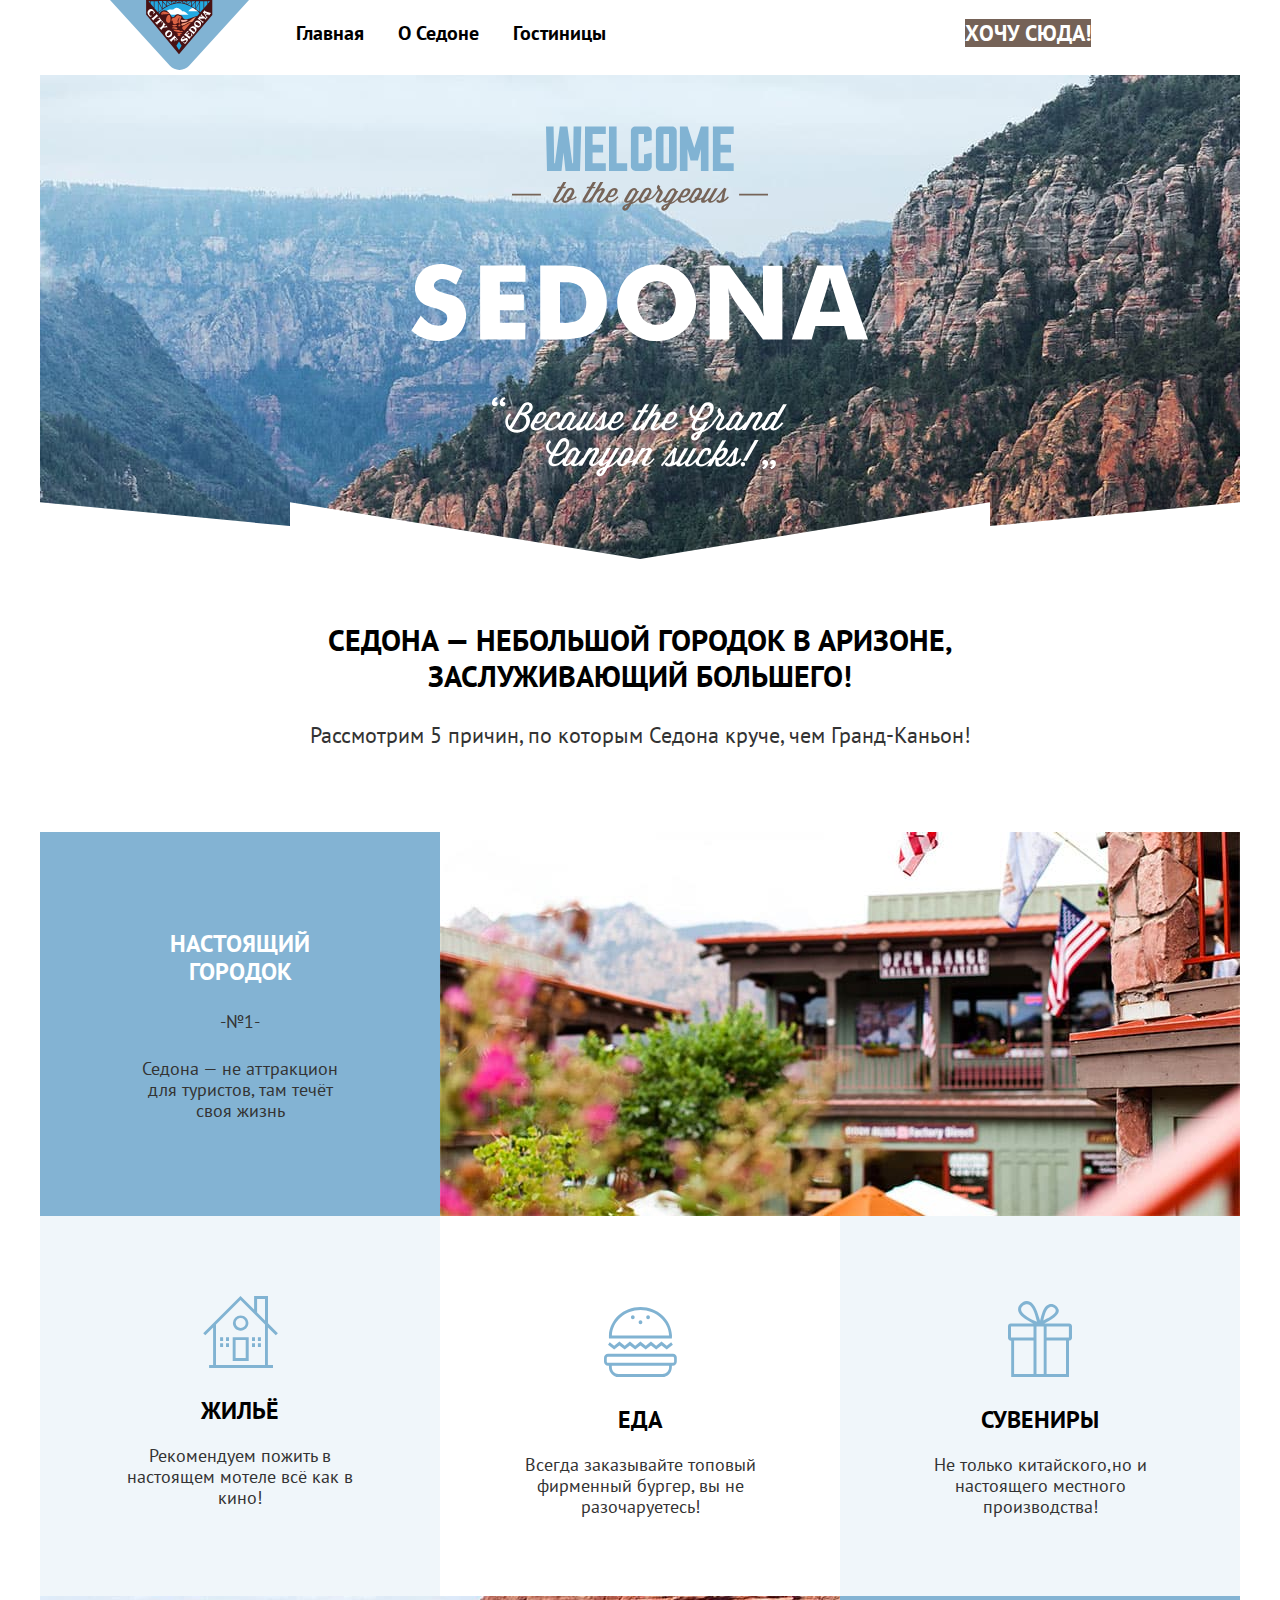
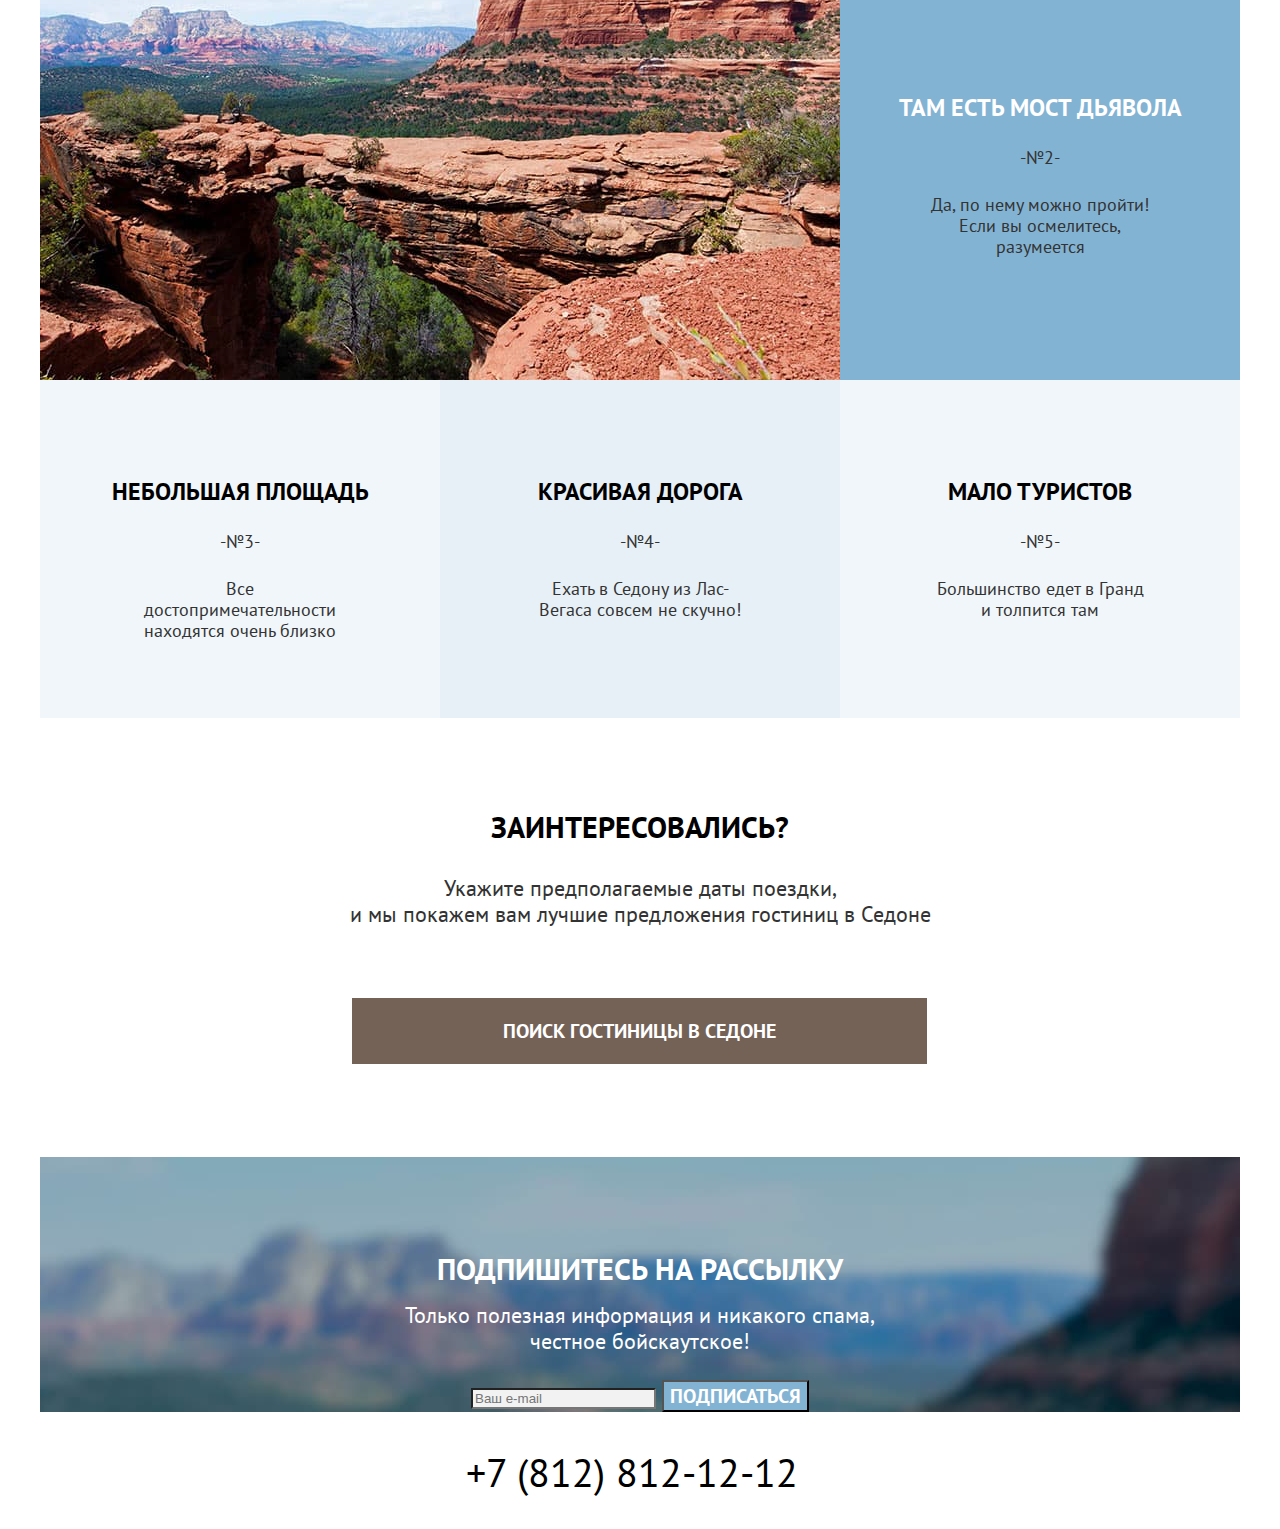
==== index.html @ 25599567 "Merge pull request #3 from Forester180/master" ====
<!DOCTYPE html>
<html lang="ru">
  <head>
    <meta charset="utf-8">
    <title>HTML Academy: Седона</title>
    <link rel="stylesheet" href="styles/styles.css">
  </head>
  <body>
  <div class="wrapper">
  <header class="page-header">
    <nav class="navigation">
      <a class="navigation-logo" href="#">
        <img class="page-header-logo" src="images/logo/logo.svg" width="139" height="70" alt="Логотип сайта города Седона"> 
      </a>
      <ul class="navigation-list">
        <li class="navigation-item">
          <a class="navigation-link navigation-link-current" >Главная</a>
        </li>
        <li class="navigation-item">
          <a class="navigation-link" href="#">О Седоне</a>
        </li>
        <li class="navigation-item">
          <a class="navigation-link" href="catalog.html">Гостиницы</a>
        </li>
      </ul>
      <ul class="navigation-list navigation-user">
        <li class="navigation-item">
          <a class="navigation-link" href="#">
            <span class="visually-hidden">Поиск</span></a>
        </li>
        <li class="navigation-item">
          <a class="navigation-link" href="#">
            <span class="visually-hidden">Избранное</span></a>
        </li>
        <li class="navigation-item">
          <a class="navigation-link" href="#">
            <span class="want">Хочу сюда!</span>
          </a>
        </li>
      </ul>
    </nav>
  </header>
  <main class="main-container main-page">
    <div class="page-container">
      <h1 class="visually-hidden">Городок Седона</h1>
      <section class="first-screen">
        <img class="main-page-image" src="images/welcome.svg" width="1200" height="433" alt="Добро пожаловать">
      </section>
      <div class="presentation-sedona">
        <h2 class="presentation">Седона — небольшой городок в Аризоне, заслуживающий большего!</h2>
        <p class="paragraph">Рассмотрим 5 причин, по которым Седона круче, чем Гранд-Каньон!</p>
      </div>
      <section class="advantages">
        <div class="bright-color">
         <h2 class="advantages-number">Настоящий<br> городок</h2>
         <p class="advantages-paragraph-number">-№1-</p>
         <p class="advantages-paragraph">Седона — не аттракцион
            для туристов, там течёт своя жизнь</p>
        </div>
        <img class="foto" src="images/gallery/photo-1.jpg" width="800" height="384" alt="Фото улицы Седоны">
        <div class="advantages-item blue">
          <img class="logo-house" src="images/logo/logo-house.svg" width="75" height="72" alt="Логотип дома"> 
          <h3 class="advantages-title">Жильё</h3>
          <p class="pros">Рекомендуем пожить в настоящем мотеле
                всё как в кино!</p>
        </div>
        <div class="advantages-item white">
          <img class="logo-food" src="images/logo/logo-burger.svg" width="73" height="70" alt="Логотип бургера"> 
          <h3 class="advantages-title">Еда</h3>
          <p class="pros">Всегда заказывайте топовый фирменный бургер,
               вы не разочаруетесь!</p>
        </div>
        <div class="advantages-item blue">
          <img class="logo-souvenir" src="images/logo/logo-present.svg" width="64" height="76" alt="Логотип подарка"> 
          <h3 class="advantages-title">Сувениры</h3>
          <p class="pros">Не только китайского,но и настоящего местного
               производства!</p>
        </div>  
        <img class="foto" src="images/gallery/photo-2.jpg" width="800" height="384" alt="Фото каньона">     
        <div class="bright-color">
          <h2 class="advantages-number">Там есть мост дьявола</h2>
          <p class="advantages-paragraph-number">-№2-</p>
          <p class="advantages-paragraph">Да, по нему можно пройти!
           Если вы осмелитесь, разумеется</p>
        </div>        
        <div class="middle-color">
          <h2 class="advantages-number">Небольшая площадь</h2>
          <p class="advantages-paragraph-number">-№3-</p>
          <p class="advantages-paragraph">Все достопримечательности
           находятся очень близко</p>
        </div>
        <div class="dim-color">
          <h2 class="advantages-number">Красивая дорога</h2>
          <p class="advantages-paragraph-number">-№4-</p>
          <p class="advantages-paragraph">Ехать в Седону из Лас-Вегаса
           совсем не скучно!</p>
        </div>
        <div class="middle-color">
          <h2 class="advantages-number">Мало туристов</h2>
          <p class="advantages-paragraph-number">-№5-</p>
          <p class="advantages-paragraph">Большинство едет в Гранд
           и толпится там</p>
        </div>
      </section>
      <section class="hotel-search">
        <h2 class="hotel-search-interest">Заинтересовались?</h2>
        <p class="paragraph-data">Укажите предполагаемые даты поездки,<br> и мы покажем вам лучшие предложения гостиниц в Седоне</p>
        <a class="hotel-search-link" href="#">Поиск гостиницы в Седоне</a>
      </section>
      <section class="distribution">
        <h2 class="distribution-subscription">Подпишитесь на рассылку</h2>
        <p class="paragraph-info">Только полезная информация и никакого спама,<br>
           честное бойскаутское!</p>
        <form name="appointment-form" action="https://echo.htmlacademy.ru/" method="post">
          <input class="e-mail" name="appointment-email" type="email" placeholder="Ваш e-mail">
          <button class="button" type="submit">Подписаться</button>
        </form>
      </section>
    </div>
  </main>
  <footer class="page-footer">
    <div class="page-footer-container">
      <section class="social">
        <ul class="social-networks">
          <li class="social-networks-item">
            <a class="social-networks-link" href="https://twitter.com/htmlacademy_ru">
              <span class="visually-hidden">Twitter</span>
            </a>
          </li>
          <li class="social-networks-item">
            <a class="social-networks-link" href="https://www.facebook.com/htmlacademy">
              <span class="visually-hidden">Facebook</span>
            </a>
          </li>
          <li class="social-networks-item">
            <a class="social-networks-link" href="https://www.youtube.com/c/HTMLAcademyRUS">
              <span class="visually-hidden">Youtube</span>
            </a>
          </li>
        </ul>
      </section>
      <section class="number">
        <a class="number-phone" href="tel:+78128121212">+7 (812) 812-12-12</a>
      </section>
      <section class="site">
        <a class="developer-site" href="https://htmlacademy.ru/">
          <span class="visually-hidden">Логотип разработчика</span>
        </a>
      </section>
    </div>
  </footer> 
  </div>   
  </body>
</html>
---- styles/styles.css ----
@font-face {
    font-family: "PT Sans";
    font-style: normal;
    font-weight: 400;
    src: url("../fonts/ptsans-400.woff2") format("woff2");
    font-display: swap;
}

@font-face {
    font-family: "PT Sans";
    font-style: normal;
    font-weight: 700;
    src: url("../fonts/ptsans-700.woff2") format("woff2");
    font-display: swap;
}

html {
    height: 100%;
}

.wrapper {
    max-width: 1200px;
    margin-left: auto;
    margin-right: auto;
    padding: 0 16px;
}

body {
    margin: 0;
    display: flex;
    flex-direction: column;
    min-height: 100%;
    font-family: "PT Sans", sans-serif;
    font-size: 22px;
    line-height: 26px;
    color: #333333;
    background-color: #FFFFFF;
}

.visually-hidden {
    position: absolute;
    width: 1px;
    height: 1px;
    margin: -1px;
    padding: 0;
    border: 0;
    clip: rect(0 0 0 0);
    overflow: hidden;
  }

.page-header {
    color: #000000;
    background: #FFFFFF; 
}

.main-container {
    flex-grow: 1;
}

.navigation {
    display: flex;
    width: 1060px;
    margin: 0 auto;
    color: #000000;
    background-color: #FFFFFF;
}

.navigation-list {
    margin: 0;
    padding: 0;
    width: 470px;
    list-style-type: none;
    display: flex;
    flex-wrap: wrap;
}

.navigation-logo {
    margin: 0;
    padding: 0;
    margin-right: 30px;
}

.navigation-user {
    width: 290px;
    margin-left: auto;
}

.navigation-link {
    font-family: inherit;
    font-size: 20px;
    font-weight: 700;
    text-align: center;
    text-decoration: none;
    display: block;
    padding: 20px 17px;
    color: #000000;
}

.navigation-list navigation-user {
    min-height: 17px;
    min-width: 18px;
}

.navigation-link .want {
    font-family: inherit;
    font-size: 22px;
    line-height: 26px;
    font-weight: 700;
    color: #FFFFFF;
    background-color: #756257;
    text-transform: uppercase;
}

.button {
    font-family: inherit;
    font-size: 20px;
    line-height: 26px;
    font-weight: 700;
    text-align: center;
    color: #FFFFFF;
    background-color: #83B3D3;
    text-transform: uppercase;
}

.first-screen {
    background-image: url("../images/backgrounds/index-background.jpg");
    background-repeat: no-repeat;
    background-size: 100% auto;
    display: block;
    padding-top: 51px;
}

.page-container {
    margin: 0 auto;
}

.presentation {
    font-family: inherit;
    font-size: 30px;
    line-height: 36px;
    font-weight: 700;
    width: 720px;
    color: #000000;
    text-align: center;
    text-transform: uppercase;
    margin: 0;
    padding: 63px 240px 23px;
}

.paragraph {
    font-family: inherit;
    font-size: 22px;
    line-height: 36px;
    font-weight: 400;
    width: 720px;
    color: #333333;
    text-align: center;
    margin: 0;
    padding: 0 240px 79px;
}

.advantages {
    font-family: inherit;
    font-size: 24px;
    line-height: 28px;
    font-weight: 700;
    color: #000000;
    background-color: #FFFFFF;
    text-align: center;
    text-transform: uppercase;
    margin: 0;
    padding: 0;
    display: flex;
    flex-wrap: wrap;
}

.advantages-number {
    margin: 0;
    width: 400px;
    padding-top: 98px;
    padding-bottom: 25px;
    font-weight: 700;
    font-size: 24px;
    line-height: 28px;
    text-align: center;
}

.bright-color {
    width: 400px;
    color: #FFFFFF;
    background-color: #83B3D3;
}

.middle-color {
    width: 400px;
    color: #000000;
    background-color: rgba(131, 179, 211, 0.12);
}

.dim-color {
    width: 400px;
    color: #000000;
    background-color: rgba(131, 179, 211, 0.2);
}

.advantages-paragraph-number {
    font-family: inherit;
    font-size: 18px;
    line-height: 21px;
    font-weight: 400;
    width: 250px;
    margin: 0;
    padding: 0 75px 26px;
    color: #333333;
    text-transform: none; 
}

.advantages .advantages-paragraph {
    font-family: inherit;
    font-size: 18px;
    line-height: 21px;
    font-weight: 400;
    width: 220px;
    margin: 0;
    padding: 0 90px 77px;
    color: #333333;
    text-transform: none;
}

.blue {
    font-family: inherit;
    background-color: rgba(131, 179, 211, 0.12);
}

.white {
    font-family: inherit;
    background-color: #FFFFFF;
}

.logo-house {
    padding: 80px 162px 23px;
}

.logo-food {
    padding: 91px 163px 23px;
}

.logo-souvenir {
    padding: 85px 168px 23px;
}

.advantages-title {
    font-size: 24px;
    line-height: 28px;
    font-weight: 700;
    width: 250px;
    margin: 0;
    text-transform: uppercase;
    color: #000000;
    padding: 0 75px 20px;
}

.pros {
    font-size: 18px;
    line-height: 21px;
    font-weight: 400;
    width: 250px;
    color: #333333;
    text-transform: none;
    margin: 0;
    padding: 0 75px 79px;
}

.main-page-image {
    display: block;
    text-align: center;
}

.hotel-search {
    font-family: inherit;
    text-align: center;
    background-color: #FFFFFF;
}

.hotel-search-interest {
    font-size: 30px;
    line-height: 36px;
    font-weight: 700;
    text-transform: uppercase;
    color: #000000;
    margin: 0;
    width: 720px;
    padding: 91px 240px 15px;
}

.paragraph-data {
    font-size: 22px;
    line-height: 26px;
    font-weight: 400;
    color: #333333;
    margin: 0;
    width: 720px;
    padding: 15px 240px 71px;
}

.hotel-search-link {
    font-family: inherit;
    font-size: 20px;
    line-height: 36px;
    font-weight: 700;
    text-align: center;
    color: #FFFFFF;
    background-color: #756257;
    text-decoration: none;
    text-transform: uppercase;
    display: block;
    width: 575px;
    padding: 15px 0;
    margin: 0 312px 93px;
}

.distribution {
    font-family: inherit;
    text-align: center;
    background-image: url("../images/backgrounds/background.jpg");
    background-repeat: no-repeat;
    background-size: 100% auto;
    color: #FFFFFF;
    margin: 0 auto;
}

.distribution-subscription {
    font-size: 30px;
    line-height: 36px;
    text-transform: uppercase;
    font-weight: 700;
    margin: 0;
    width: 720px;
    padding: 94px 240px 15px;
}

.paragraph-info {
    font-size: 22px;
    line-height: 26px;
    font-weight: 400;
    margin: 0;
    width: 720px;
    padding: 0 240px 26px;
} 

.e-mail {
    background-color: #F2F2F2;
}

.page-footer {
    font-family: inherit;
    font-weight: 400;
    text-transform: uppercase;
}

.page-footer-container {
    display: flex;
    margin: 0 auto;
}

.social {
    width: 110px;
    padding: 0;
    margin: 49px 61px 53px 72px;
}

.social-networks {
    display: flex;
    flex-wrap: wrap;
    margin: 0;
    padding: 0;
    list-style-type: none;
}

.social-networks-item {
    min-height: 15px;
    min-width: 10px;
    margin-right: 30px;
}

.social-networks-item:nth-child(3n) {
    margin-right: 0;
  }

.social-networks-link {
    text-decoration: none;
    color: #000000;
}

.number {
    width: 720px;
    margin: 0;
    margin: 40px 53px 30px;
    text-align: center;
    font-size: 40px;
    line-height: 40px;
    font-weight: 400;
}

.number-phone {
    text-decoration: none;
    color: #000000;
}

.site {
    width: 115px;
    margin: 0;
    margin: 42px 72px 44px;
}

.developer-site {
    text-decoration: none;
    color: #000000;
}

.main-catalog {
    font-size: 22px;
    line-height: 26px;
    color: #000000;
    background-color: #FFFFFF;
}

.catalog-service {
    background-image: url("../images/backgrounds/catalog-background 1.jpg");
    color: #FFFFFF;
    background-repeat: no-repeat;
    background-size: 100% 100%;
    margin: 0 auto;
    padding: 0;
}

.catalog-header-title {
    font-weight: 700;
    font-size: 60px;
    line-height: 78px;
    margin: 35px 601px 5px 71px;
}

.breadcrumbs {
    display: flex;
    flex-wrap: wrap;
    margin: 0;
    margin-left: 73px;
    margin-bottom: 51px;
    padding: 0;
    list-style-type: none;
}

.breadcrumbs-link {
    text-decoration: none;
    color: #FFFFFF;
    margin-right: 26px;
}

.filter-group {
    display: flex;
    margin: 0;
    padding: 0;
    flex-wrap: wrap;
    align-items: start;
}

.filter-group-infrasructure {
    width: 160px;
    margin: 0;
    margin-left: 71px;
    margin-right: 67px;
    padding: 0;
}

.catalog-filter-type {
    width: 160px;
    margin: 0;
    margin-right: 167px;
    padding: 0;
}

.catalog-filter-price {
    width: 290px;
    margin: 0;
    padding: 0;
}

.catalog-filter-button {
    display: flex;
    flex-direction: column;
    width: 160px;
    margin: 0;
    margin-left: auto;
    margin-right: 72px;
    padding: 0;
    align-items: center;
}

.catalog-filter-title {
    font-weight: 700;
    font-size: 20px;
    line-height: 26px;   
}

.infrasructure-input {
    font-weight: 400;
    font-size: 18px;
    line-height: 23px;
}

.sorting {
    display: flex;
    font-weight: 700;
    font-size: 30px;
    line-height: 39px;
    text-transform: uppercase;
    width: 1057px;
    margin: 44px 72px 33px;
}

.find-page {
    min-width: 337px;
    margin: 0;
    padding: 6px 192px 3px 0;
}

.select-control {
    width: 287px;
}

.show {
    width: 48px;
    border: 2px solid #000000;
    background-color: #FFFFFF;
    text-decoration: none;
}

.hotel-name {
    font-weight: 700;
    font-size: 24px;
    line-height: 31px;
    color: #000000;
    background-color: #FFFFFF;
}

.options {
    width: 1056px;
    margin: 0 auto;
}

.options-list {
    margin: 0;
    padding: 0;
    list-style-type: none;
}

.options-item-link {
    text-decoration: none;
}

.type {
    font-weight: 400;
    font-size: 18px;
    line-height: 23px;
    color: #333333;
    background-color: #FFFFFF;
}

.options-item-price {
    font-weight: 400;
    font-size: 18px;
    line-height: 23px;
    color: #333333;
    background-color: #FFFFFF;
}

.link {
    font-weight: 700;
    font-size: 16px;
    line-height: 21px;
    text-align: center;
    text-transform: uppercase;
    color: #FFFFFF;
    background-color: #756257;
    text-decoration: none;
}

.rating {
    font-weight: 400;
    font-size: 16px;
    line-height: 21px;
    text-align: center;
    text-transform: uppercase;
    color: #333333;
    background-color: #F2F2F2;
}

.load-more {
    font-weight: 700;
    font-size: 20px;
    line-height: 26px;
    text-align: center;
    text-transform: uppercase;
    color: #FFFFFF;
    background-color: #83B3D3;
}

.pagination {
    display: flex;
    width: 1056px;
    padding: 0;
    margin: 30px 72px 90px;
}

.page-number-list {
    display: flex;
    margin: 0;
    padding: 0;
    list-style-type: none;
}

.page-number-item:not(:last-child) {
    margin-right: 8px;
  }

.page-number-link {
    display: block;
    box-sizing: border-box;
    padding: 14px 17px;
    width: 55px;
    height: 55px;
    font-weight: 700;
    font-size: 20px;
    line-height: 26px;
    text-align: center;
    color: #FFFFFF;
    background-color: #83B3D3;
    text-decoration: none;
}

.page-number-current {
    font-weight: 700;
    font-size: 20px;
    line-height: 26px;
    text-align: center;
    color: #000000;
    background-color: #F2F2F2;
    text-decoration: none;
}

.quantity {
    display: flex;
    width: 386px;
    margin: 3px 0 4px 301px;
}

.number-of-hotels {
    font-weight: normal;
    font-size: 18px;
    line-height: 23px;
    color: #333333;
    background-color: #FFFFFF;
    width: 175px;
    margin: 16px 51px 16px 0;
}

.options-select-control {
    width: 160px;
    margin: 3px 0 4px;
}

.distribution-catalog {
    font-family: inherit;
    text-align: center;
    font-weight: 700;
    color: #000000;
    width: 800px;
    margin: 90px 200px 140px;
}

.distribution-subscription-catalog {
    font-weight: 700;
    font-size: 30px;
    line-height: 36px;
    text-transform: uppercase;
    width: 720px;
    margin: 0 40px 15px;
}

.paragraph-info-catalog {
    font-size: 22px;
    line-height: 26px;
    font-weight: 400;
    color: #333333;
    width: 720px;
    margin: 0 40px 26px;
}
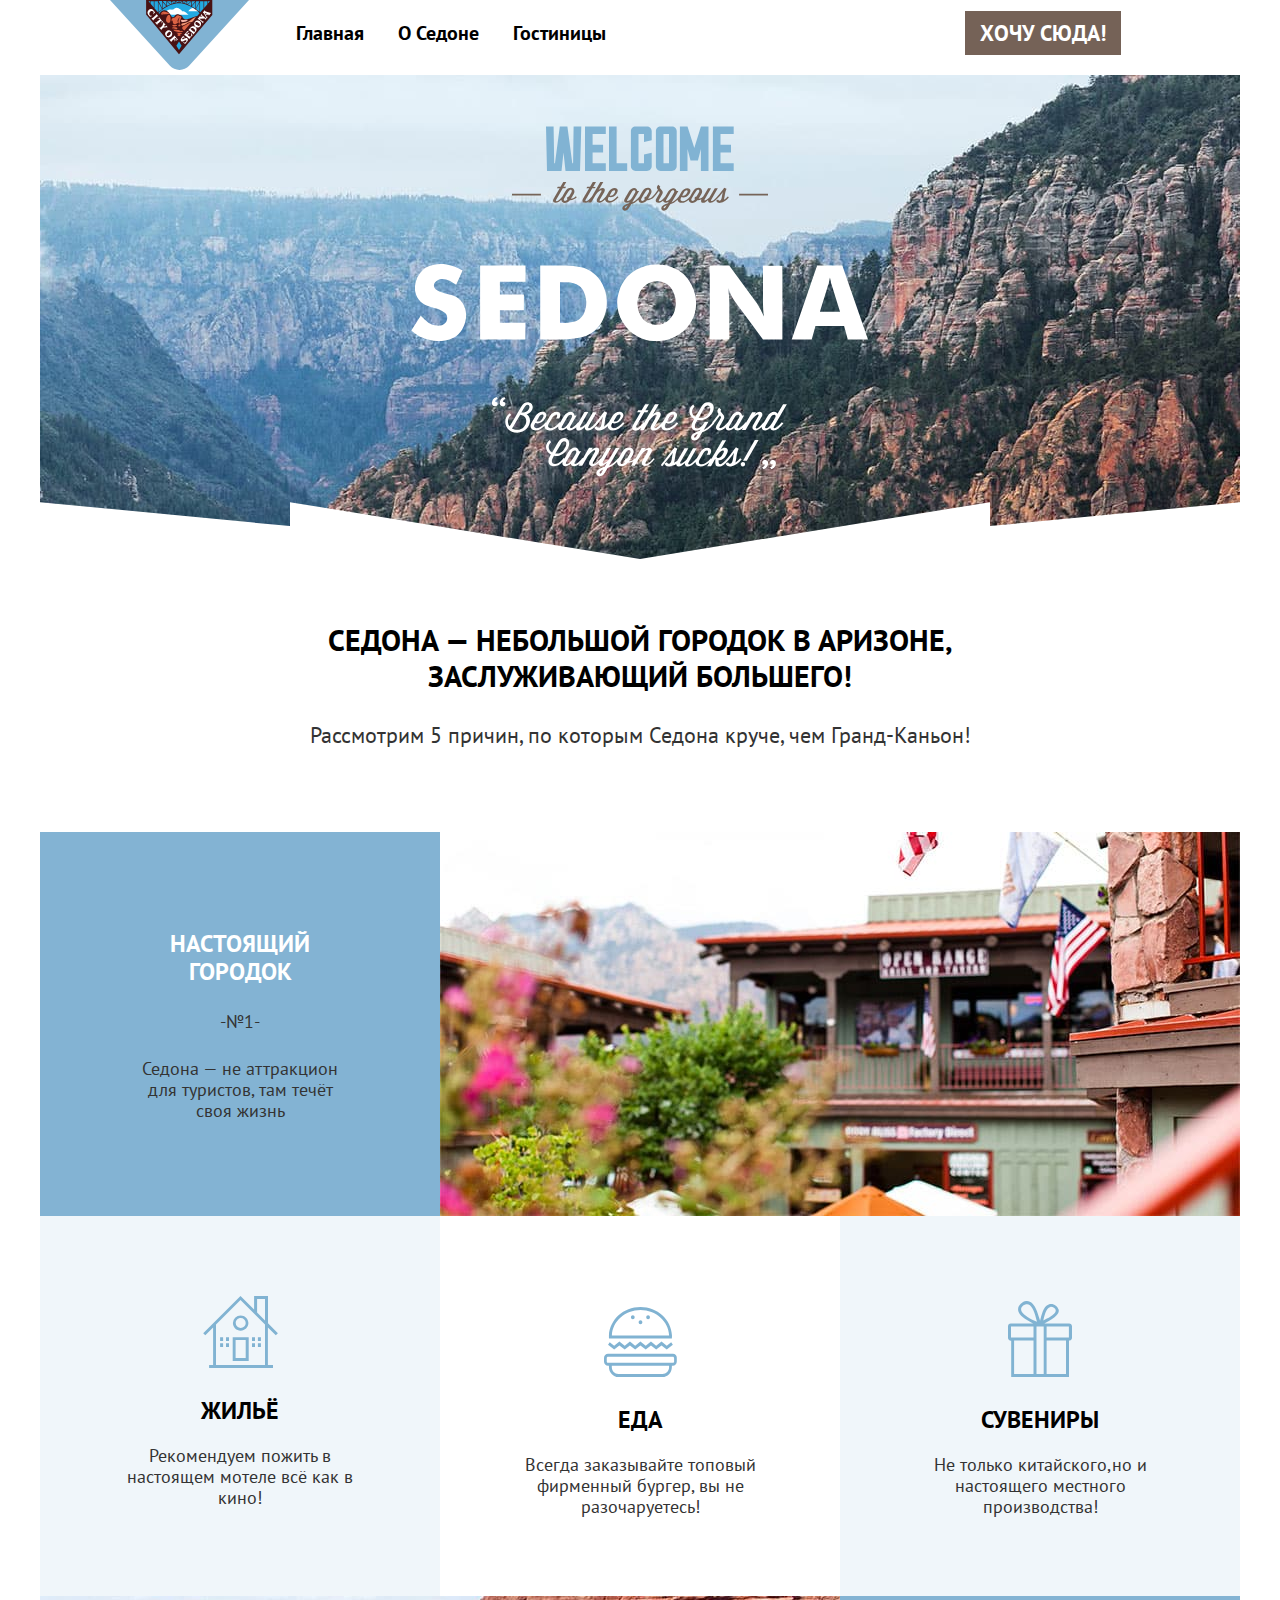
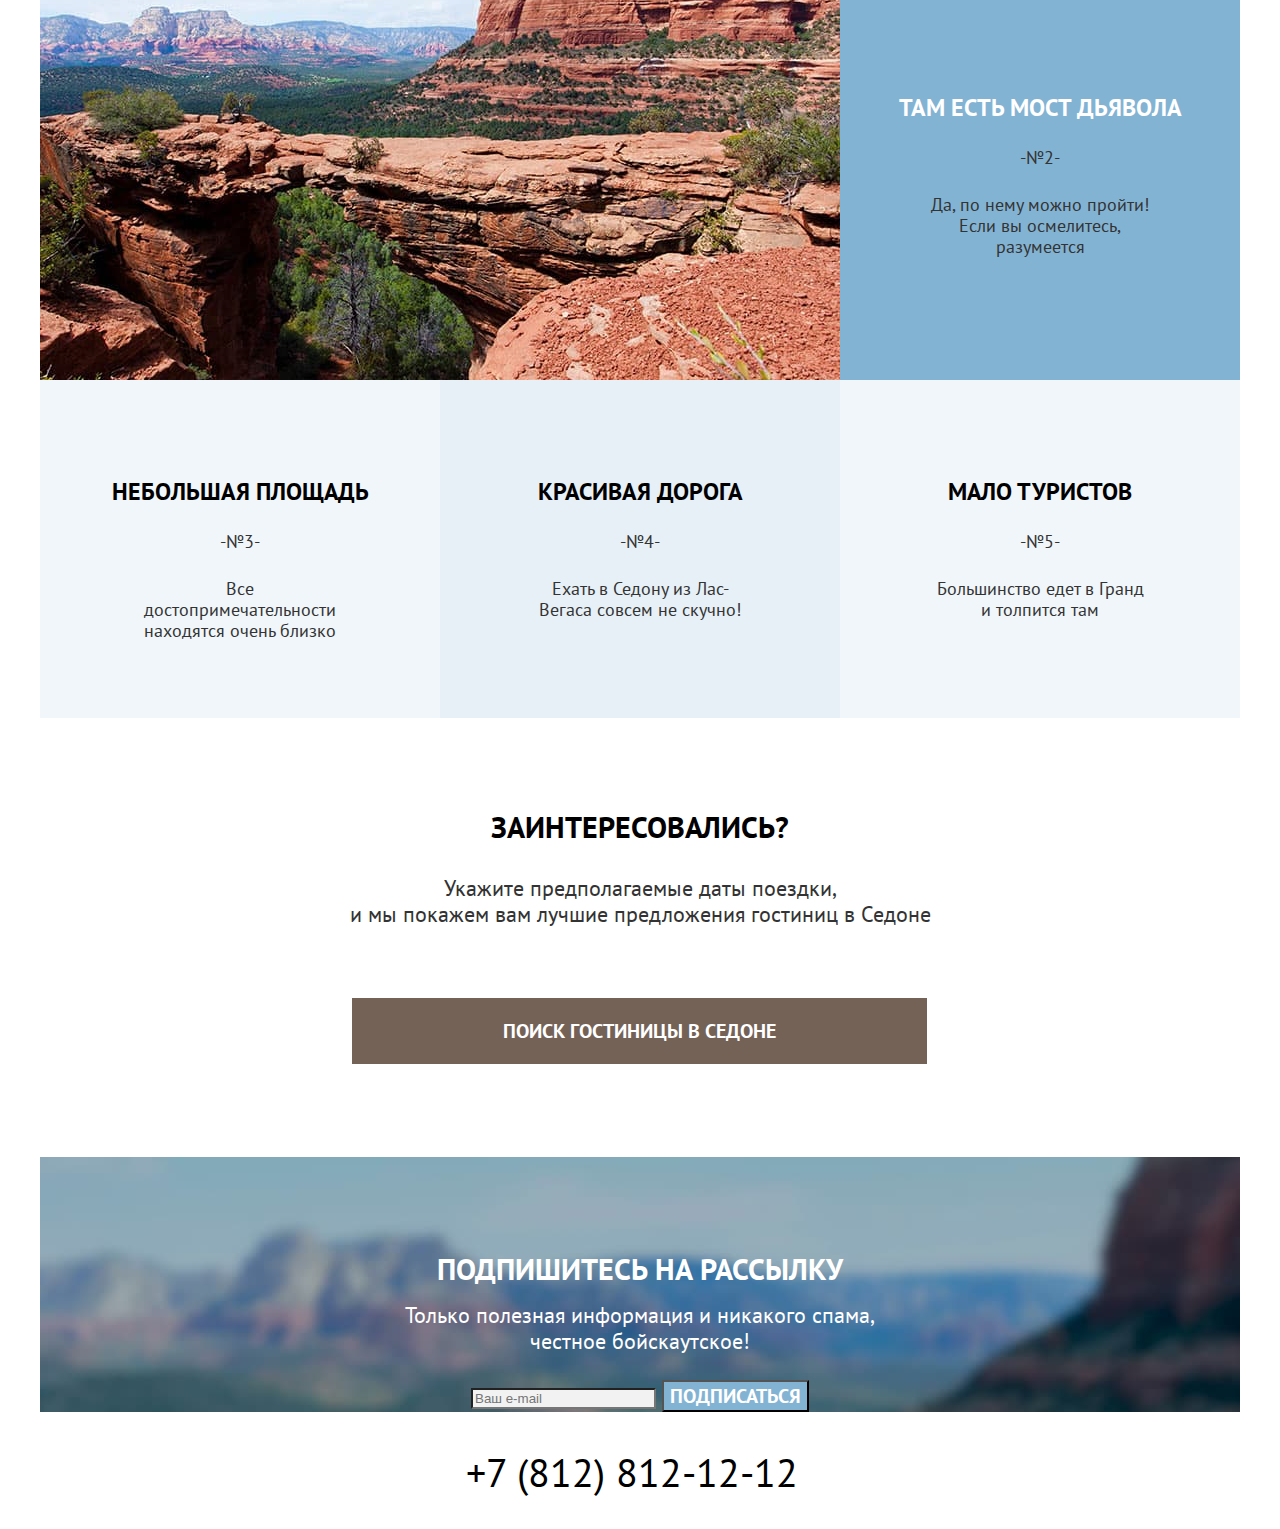
==== commit 0da7b8d6: "Merge pull request #4 from Forester180/master" ====
--- a/index.html
+++ b/index.html
@@ -6,149 +6,149 @@
     <link rel="stylesheet" href="styles/styles.css">
   </head>
   <body>
-  <div class="wrapper">
-  <header class="page-header">
-    <nav class="navigation">
-      <a class="navigation-logo" href="#">
-        <img class="page-header-logo" src="images/logo/logo.svg" width="139" height="70" alt="Логотип сайта города Седона"> 
-      </a>
-      <ul class="navigation-list">
-        <li class="navigation-item">
-          <a class="navigation-link navigation-link-current" >Главная</a>
-        </li>
-        <li class="navigation-item">
-          <a class="navigation-link" href="#">О Седоне</a>
-        </li>
-        <li class="navigation-item">
-          <a class="navigation-link" href="catalog.html">Гостиницы</a>
-        </li>
-      </ul>
-      <ul class="navigation-list navigation-user">
-        <li class="navigation-item">
-          <a class="navigation-link" href="#">
-            <span class="visually-hidden">Поиск</span></a>
-        </li>
-        <li class="navigation-item">
-          <a class="navigation-link" href="#">
-            <span class="visually-hidden">Избранное</span></a>
-        </li>
-        <li class="navigation-item">
-          <a class="navigation-link" href="#">
-            <span class="want">Хочу сюда!</span>
-          </a>
-        </li>
-      </ul>
-    </nav>
-  </header>
-  <main class="main-container main-page">
-    <div class="page-container">
-      <h1 class="visually-hidden">Городок Седона</h1>
-      <section class="first-screen">
-        <img class="main-page-image" src="images/welcome.svg" width="1200" height="433" alt="Добро пожаловать">
-      </section>
-      <div class="presentation-sedona">
-        <h2 class="presentation">Седона — небольшой городок в Аризоне, заслуживающий большего!</h2>
-        <p class="paragraph">Рассмотрим 5 причин, по которым Седона круче, чем Гранд-Каньон!</p>
-      </div>
-      <section class="advantages">
-        <div class="bright-color">
-         <h2 class="advantages-number">Настоящий<br> городок</h2>
-         <p class="advantages-paragraph-number">-№1-</p>
-         <p class="advantages-paragraph">Седона — не аттракцион
-            для туристов, там течёт своя жизнь</p>
-        </div>
-        <img class="foto" src="images/gallery/photo-1.jpg" width="800" height="384" alt="Фото улицы Седоны">
-        <div class="advantages-item blue">
-          <img class="logo-house" src="images/logo/logo-house.svg" width="75" height="72" alt="Логотип дома"> 
-          <h3 class="advantages-title">Жильё</h3>
-          <p class="pros">Рекомендуем пожить в настоящем мотеле
-                всё как в кино!</p>
-        </div>
-        <div class="advantages-item white">
-          <img class="logo-food" src="images/logo/logo-burger.svg" width="73" height="70" alt="Логотип бургера"> 
-          <h3 class="advantages-title">Еда</h3>
-          <p class="pros">Всегда заказывайте топовый фирменный бургер,
-               вы не разочаруетесь!</p>
-        </div>
-        <div class="advantages-item blue">
-          <img class="logo-souvenir" src="images/logo/logo-present.svg" width="64" height="76" alt="Логотип подарка"> 
-          <h3 class="advantages-title">Сувениры</h3>
-          <p class="pros">Не только китайского,но и настоящего местного
-               производства!</p>
-        </div>  
-        <img class="foto" src="images/gallery/photo-2.jpg" width="800" height="384" alt="Фото каньона">     
-        <div class="bright-color">
-          <h2 class="advantages-number">Там есть мост дьявола</h2>
-          <p class="advantages-paragraph-number">-№2-</p>
-          <p class="advantages-paragraph">Да, по нему можно пройти!
-           Если вы осмелитесь, разумеется</p>
-        </div>        
-        <div class="middle-color">
-          <h2 class="advantages-number">Небольшая площадь</h2>
-          <p class="advantages-paragraph-number">-№3-</p>
-          <p class="advantages-paragraph">Все достопримечательности
-           находятся очень близко</p>
-        </div>
-        <div class="dim-color">
-          <h2 class="advantages-number">Красивая дорога</h2>
-          <p class="advantages-paragraph-number">-№4-</p>
-          <p class="advantages-paragraph">Ехать в Седону из Лас-Вегаса
-           совсем не скучно!</p>
-        </div>
-        <div class="middle-color">
-          <h2 class="advantages-number">Мало туристов</h2>
-          <p class="advantages-paragraph-number">-№5-</p>
-          <p class="advantages-paragraph">Большинство едет в Гранд
-           и толпится там</p>
-        </div>
-      </section>
-      <section class="hotel-search">
-        <h2 class="hotel-search-interest">Заинтересовались?</h2>
-        <p class="paragraph-data">Укажите предполагаемые даты поездки,<br> и мы покажем вам лучшие предложения гостиниц в Седоне</p>
-        <a class="hotel-search-link" href="#">Поиск гостиницы в Седоне</a>
-      </section>
-      <section class="distribution">
-        <h2 class="distribution-subscription">Подпишитесь на рассылку</h2>
-        <p class="paragraph-info">Только полезная информация и никакого спама,<br>
-           честное бойскаутское!</p>
-        <form name="appointment-form" action="https://echo.htmlacademy.ru/" method="post">
-          <input class="e-mail" name="appointment-email" type="email" placeholder="Ваш e-mail">
-          <button class="button" type="submit">Подписаться</button>
-        </form>
-      </section>
-    </div>
-  </main>
-  <footer class="page-footer">
-    <div class="page-footer-container">
-      <section class="social">
-        <ul class="social-networks">
-          <li class="social-networks-item">
-            <a class="social-networks-link" href="https://twitter.com/htmlacademy_ru">
-              <span class="visually-hidden">Twitter</span>
-            </a>
+    <div class="wrapper">
+    <header class="page-header">
+      <nav class="navigation">
+        <a class="navigation-logo" href="#">
+          <img class="page-header-logo" src="images/logo/logo.svg" width="139" height="70" alt="Логотип сайта города Седона"> 
+        </a>
+        <ul class="navigation-list">
+          <li class="navigation-item">
+            <a class="navigation-link navigation-link-current" >Главная</a>
           </li>
-          <li class="social-networks-item">
-            <a class="social-networks-link" href="https://www.facebook.com/htmlacademy">
-              <span class="visually-hidden">Facebook</span>
-            </a>
+          <li class="navigation-item">
+            <a class="navigation-link" href="#">О Седоне</a>
           </li>
-          <li class="social-networks-item">
-            <a class="social-networks-link" href="https://www.youtube.com/c/HTMLAcademyRUS">
-              <span class="visually-hidden">Youtube</span>
+          <li class="navigation-item">
+            <a class="navigation-link" href="catalog.html">Гостиницы</a>
+          </li>
+        </ul>
+        <ul class="navigation-list navigation-user">
+          <li class="navigation-item">
+            <a class="navigation-link" href="#">
+              <span class="visually-hidden">Поиск</span></a>
+          </li>
+          <li class="navigation-item">
+            <a class="navigation-link" href="#">
+              <span class="visually-hidden">Избранное</span></a>
+          </li>
+          <li class="navigation-item">
+            <a class="navigation-link" href="#">
+              <span class="want">Хочу сюда!</span>
             </a>
           </li>
         </ul>
-      </section>
-      <section class="number">
-        <a class="number-phone" href="tel:+78128121212">+7 (812) 812-12-12</a>
-      </section>
-      <section class="site">
-        <a class="developer-site" href="https://htmlacademy.ru/">
-          <span class="visually-hidden">Логотип разработчика</span>
-        </a>
-      </section>
-    </div>
-  </footer> 
-  </div>   
+      </nav>
+    </header>
+    <main class="main-container main-page">
+      <div class="page-container">
+        <h1 class="visually-hidden">Городок Седона</h1>
+        <section class="first-screen">
+          <img class="main-page-image" src="images/welcome.svg" width="1200" height="433" alt="Добро пожаловать">
+        </section>
+        <div class="presentation-sedona">
+          <h2 class="presentation">Седона — небольшой городок в Аризоне, заслуживающий большего!</h2>
+          <p class="paragraph">Рассмотрим 5 причин, по которым Седона круче, чем Гранд-Каньон!</p>
+        </div>
+        <section class="advantages">
+          <div class="bright-color">
+          <h2 class="advantages-number">Настоящий<br> городок</h2>
+          <p class="advantages-paragraph-number">-№1-</p>
+          <p class="advantages-paragraph">Седона — не аттракцион
+              для туристов, там течёт своя жизнь</p>
+          </div>
+          <img class="foto" src="images/gallery/photo-1.jpg" width="800" height="384" alt="Фото улицы Седоны">
+          <div class="advantages-item blue">
+            <img class="logo-house" src="images/logo/logo-house.svg" width="75" height="72" alt="Логотип дома"> 
+            <h3 class="advantages-title">Жильё</h3>
+            <p class="pros">Рекомендуем пожить в настоящем мотеле
+                  всё как в кино!</p>
+          </div>
+          <div class="advantages-item white">
+            <img class="logo-food" src="images/logo/logo-burger.svg" width="73" height="70" alt="Логотип бургера"> 
+            <h3 class="advantages-title">Еда</h3>
+            <p class="pros">Всегда заказывайте топовый фирменный бургер,
+                вы не разочаруетесь!</p>
+          </div>
+          <div class="advantages-item blue">
+            <img class="logo-souvenir" src="images/logo/logo-present.svg" width="64" height="76" alt="Логотип подарка"> 
+            <h3 class="advantages-title">Сувениры</h3>
+            <p class="pros">Не только китайского,но и настоящего местного
+                производства!</p>
+          </div>  
+          <img class="foto" src="images/gallery/photo-2.jpg" width="800" height="384" alt="Фото каньона">     
+          <div class="bright-color">
+            <h2 class="advantages-number">Там есть мост дьявола</h2>
+            <p class="advantages-paragraph-number">-№2-</p>
+            <p class="advantages-paragraph">Да, по нему можно пройти!
+            Если вы осмелитесь, разумеется</p>
+          </div>        
+          <div class="middle-color">
+            <h2 class="advantages-number">Небольшая площадь</h2>
+            <p class="advantages-paragraph-number">-№3-</p>
+            <p class="advantages-paragraph">Все достопримечательности
+            находятся очень близко</p>
+          </div>
+          <div class="dim-color">
+            <h2 class="advantages-number">Красивая дорога</h2>
+            <p class="advantages-paragraph-number">-№4-</p>
+            <p class="advantages-paragraph">Ехать в Седону из Лас-Вегаса
+            совсем не скучно!</p>
+          </div>
+          <div class="middle-color">
+            <h2 class="advantages-number">Мало туристов</h2>
+            <p class="advantages-paragraph-number">-№5-</p>
+            <p class="advantages-paragraph">Большинство едет в Гранд
+            и толпится там</p>
+          </div>
+        </section>
+        <section class="hotel-search">
+          <h2 class="hotel-search-interest">Заинтересовались?</h2>
+          <p class="paragraph-data">Укажите предполагаемые даты поездки,<br> и мы покажем вам лучшие предложения гостиниц в Седоне</p>
+          <a class="hotel-search-link" href="#">Поиск гостиницы в Седоне</a>
+        </section>
+        <section class="distribution">
+          <h2 class="distribution-subscription">Подпишитесь на рассылку</h2>
+          <p class="paragraph-info">Только полезная информация и никакого спама,<br>
+            честное бойскаутское!</p>
+          <form name="appointment-form" action="https://echo.htmlacademy.ru/" method="post">
+            <input class="e-mail" name="appointment-email" type="email" placeholder="Ваш e-mail">
+            <button class="button" type="submit">Подписаться</button>
+          </form>
+        </section>
+      </div>
+    </main>
+    <footer class="page-footer">
+      <div class="page-footer-container">
+        <section class="social">
+          <ul class="social-networks">
+            <li class="social-networks-item">
+              <a class="social-networks-link" href="https://twitter.com/htmlacademy_ru">
+                <span class="visually-hidden">Twitter</span>
+              </a>
+            </li>
+            <li class="social-networks-item">
+              <a class="social-networks-link" href="https://www.facebook.com/htmlacademy">
+                <span class="visually-hidden">Facebook</span>
+              </a>
+            </li>
+            <li class="social-networks-item">
+              <a class="social-networks-link" href="https://www.youtube.com/c/HTMLAcademyRUS">
+                <span class="visually-hidden">Youtube</span>
+              </a>
+            </li>
+          </ul>
+        </section>
+        <section class="number">
+          <a class="number-phone" href="tel:+78128121212">+7 (812) 812-12-12</a>
+        </section>
+        <section class="site">
+          <a class="developer-site" href="https://htmlacademy.ru/">
+            <span class="visually-hidden">Логотип разработчика</span>
+          </a>
+        </section>
+      </div>
+    </footer> 
+    </div>   
   </body>
 </html>
--- a/styles/styles.css
+++ b/styles/styles.css
@@ -106,6 +106,7 @@
     font-size: 22px;
     line-height: 26px;
     font-weight: 700;
+    padding: 8px 15px;
     color: #FFFFFF;
     background-color: #756257;
     text-transform: uppercase;
@@ -438,7 +439,8 @@
     font-weight: 700;
     font-size: 60px;
     line-height: 78px;
-    margin: 35px 601px 5px 71px;
+    margin: 0;
+    padding: 35px 601px 5px 71px;
 }
 
 .breadcrumbs {
@@ -446,7 +448,7 @@
     flex-wrap: wrap;
     margin: 0;
     margin-left: 73px;
-    margin-bottom: 51px;
+    margin-bottom: 45px;
     padding: 0;
     list-style-type: none;
 }
@@ -459,48 +461,60 @@
 
 .filter-group {
     display: flex;
+    margin-top: 45px;
     margin: 0;
     padding: 0;
     flex-wrap: wrap;
-    align-items: start;
 }
 
 .filter-group-infrasructure {
-    width: 160px;
-    margin: 0;
-    margin-left: 71px;
-    margin-right: 67px;
+    min-width: 160px;
+    margin: 0 67px 83px 71px;
     padding: 0;
 }
 
 .catalog-filter-type {
-    width: 160px;
-    margin: 0;
-    margin-right: 167px;
-    padding: 0;
+    min-width: 160px;
+    margin: 0;
+    margin-right: auto;
+    padding: 0;
+}
+
+.filter-list {
+    margin: 0;
+    padding: 0;
+}
+
+.filter-item {
+    list-style-type: none;
 }
 
 .catalog-filter-price {
-    width: 290px;
-    margin: 0;
-    padding: 0;
+    width: 287px;
+    margin: 0;
+    padding: 0;
+}
+
+.catalog-filter-title {
+    font-weight: 700;
+    font-size: 20px;
+    line-height: 26px;   
 }
 
 .catalog-filter-button {
     display: flex;
     flex-direction: column;
     width: 160px;
-    margin: 0;
+    margin-top: 34px;
     margin-left: auto;
     margin-right: 72px;
     padding: 0;
     align-items: center;
 }
 
-.catalog-filter-title {
-    font-weight: 700;
-    font-size: 20px;
-    line-height: 26px;   
+.button-reset {
+    box-sizing: content-box;
+    margin-top: 20px;
 }
 
 .infrasructure-input {
@@ -550,16 +564,44 @@
 }
 
 .options-list {
+    display: grid;
+    gap: 10px;
+    grid-template-columns: repeat(3, 345px);
     margin: 0;
     padding: 0;
     list-style-type: none;
 }
 
+.options-item {
+    display: flex;
+    flex-direction: column;
+    flex-wrap: wrap;
+    margin: 0;
+    padding: 20px;
+}
+
+.hotel-name {
+    margin: 16px 91px 2px 0;
+}
+
+.options-item-image {
+    display: block;
+    margin: 0 auto;
+    padding: 0;
+}
+
 .options-item-link {
     text-decoration: none;
 }
 
+.info-item {
+    display: flex;
+    flex-wrap: wrap;
+}
+
 .type {
+    width: 100px;
+    margin-bottom: 16px;
     font-weight: 400;
     font-size: 18px;
     line-height: 23px;
@@ -568,6 +610,8 @@
 }
 
 .options-item-price {
+    width: 100px;
+    margin: 0 64px 16px auto;
     font-weight: 400;
     font-size: 18px;
     line-height: 23px;
@@ -576,6 +620,9 @@
 }
 
 .link {
+    width: 133px;
+    margin-right: auto;
+    padding: 9px 0 10px 0;
     font-weight: 700;
     font-size: 16px;
     line-height: 21px;
@@ -586,7 +633,15 @@
     text-decoration: none;
 }
 
+.stars-image {
+    margin: 26px 0 10px 0;
+}
+
 .rating {
+    width: 160px;
+    margin-top: 16px;
+    margin-left: auto;
+    padding: 9px 0 10px 0;
     font-weight: 400;
     font-size: 16px;
     line-height: 21px;
@@ -597,6 +652,9 @@
 }
 
 .load-more {
+    margin: 47px 290px;
+    width: 620px;
+    padding: 17px 0;
     font-weight: 700;
     font-size: 20px;
     line-height: 26px;
@@ -676,7 +734,8 @@
     font-weight: 700;
     color: #000000;
     width: 800px;
-    margin: 90px 200px 140px;
+    margin: 0;
+    padding: 90px 200px 140px;
 }
 
 .distribution-subscription-catalog {
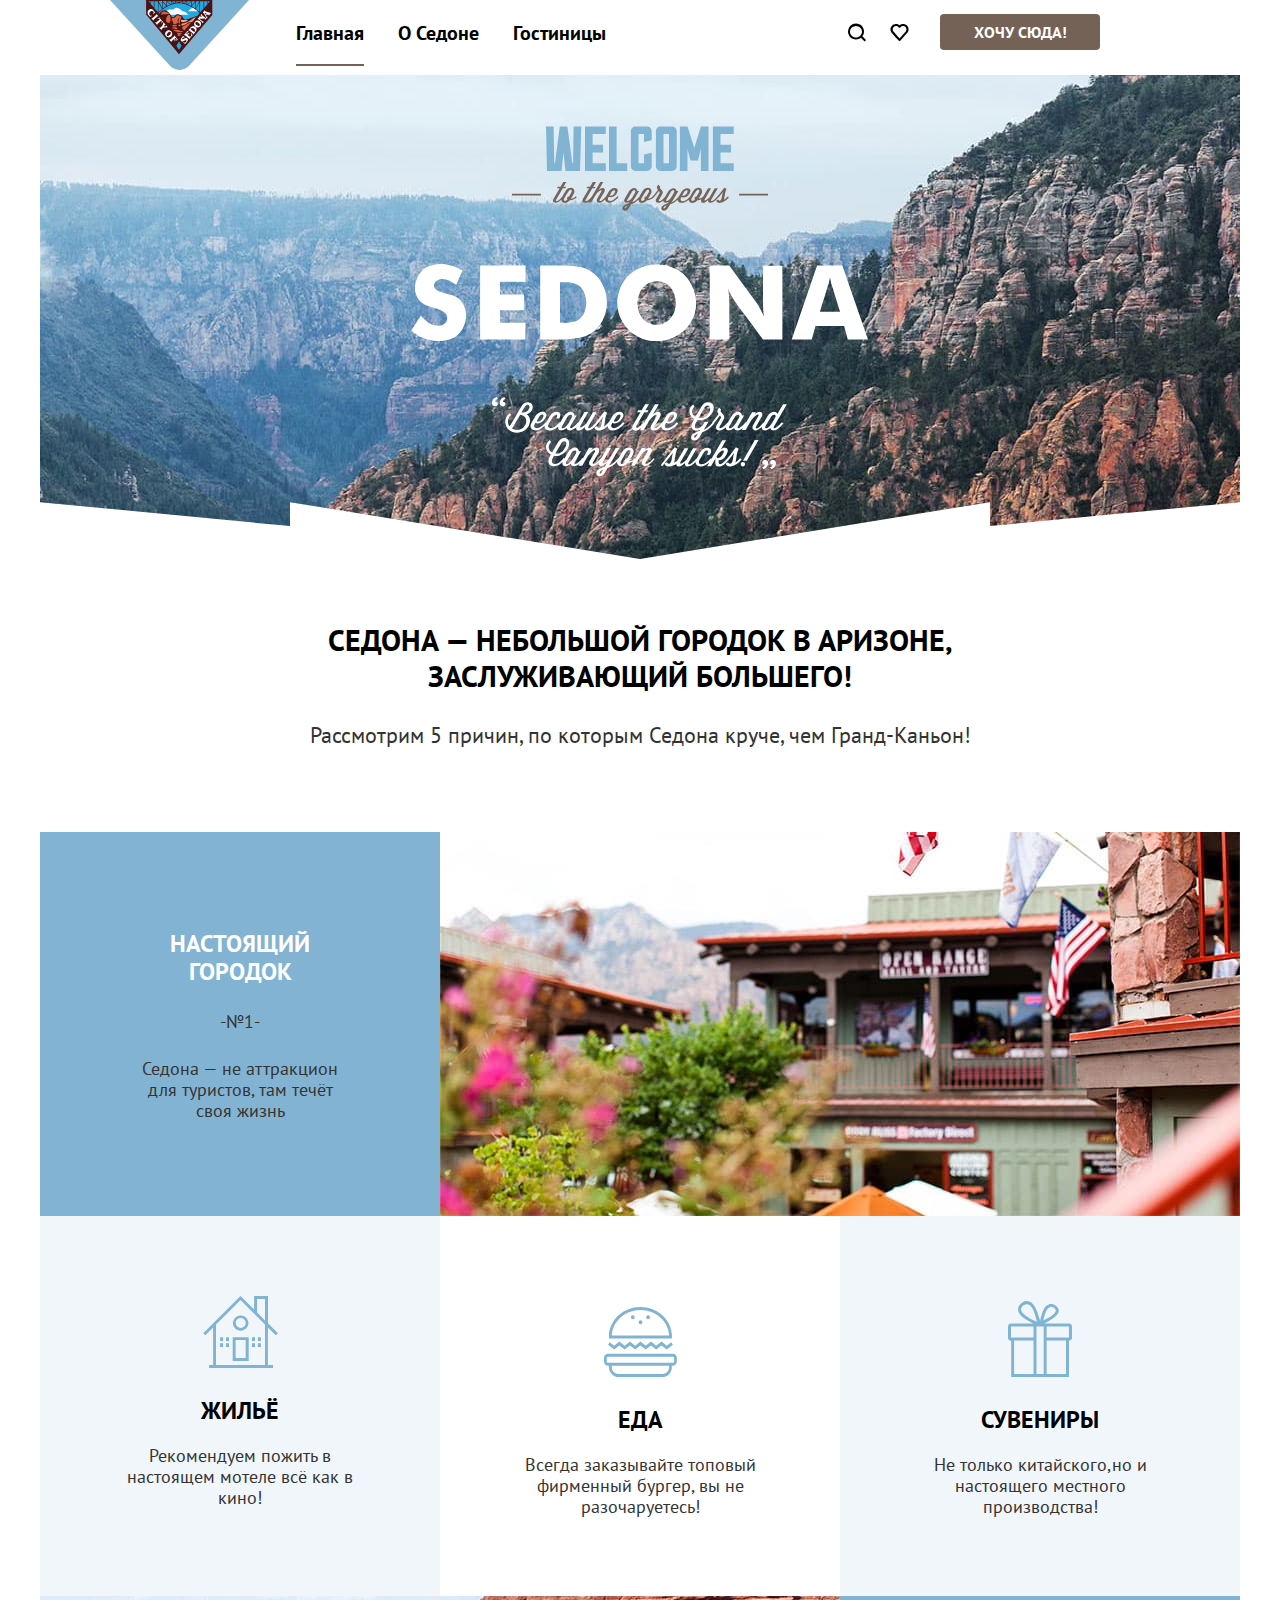
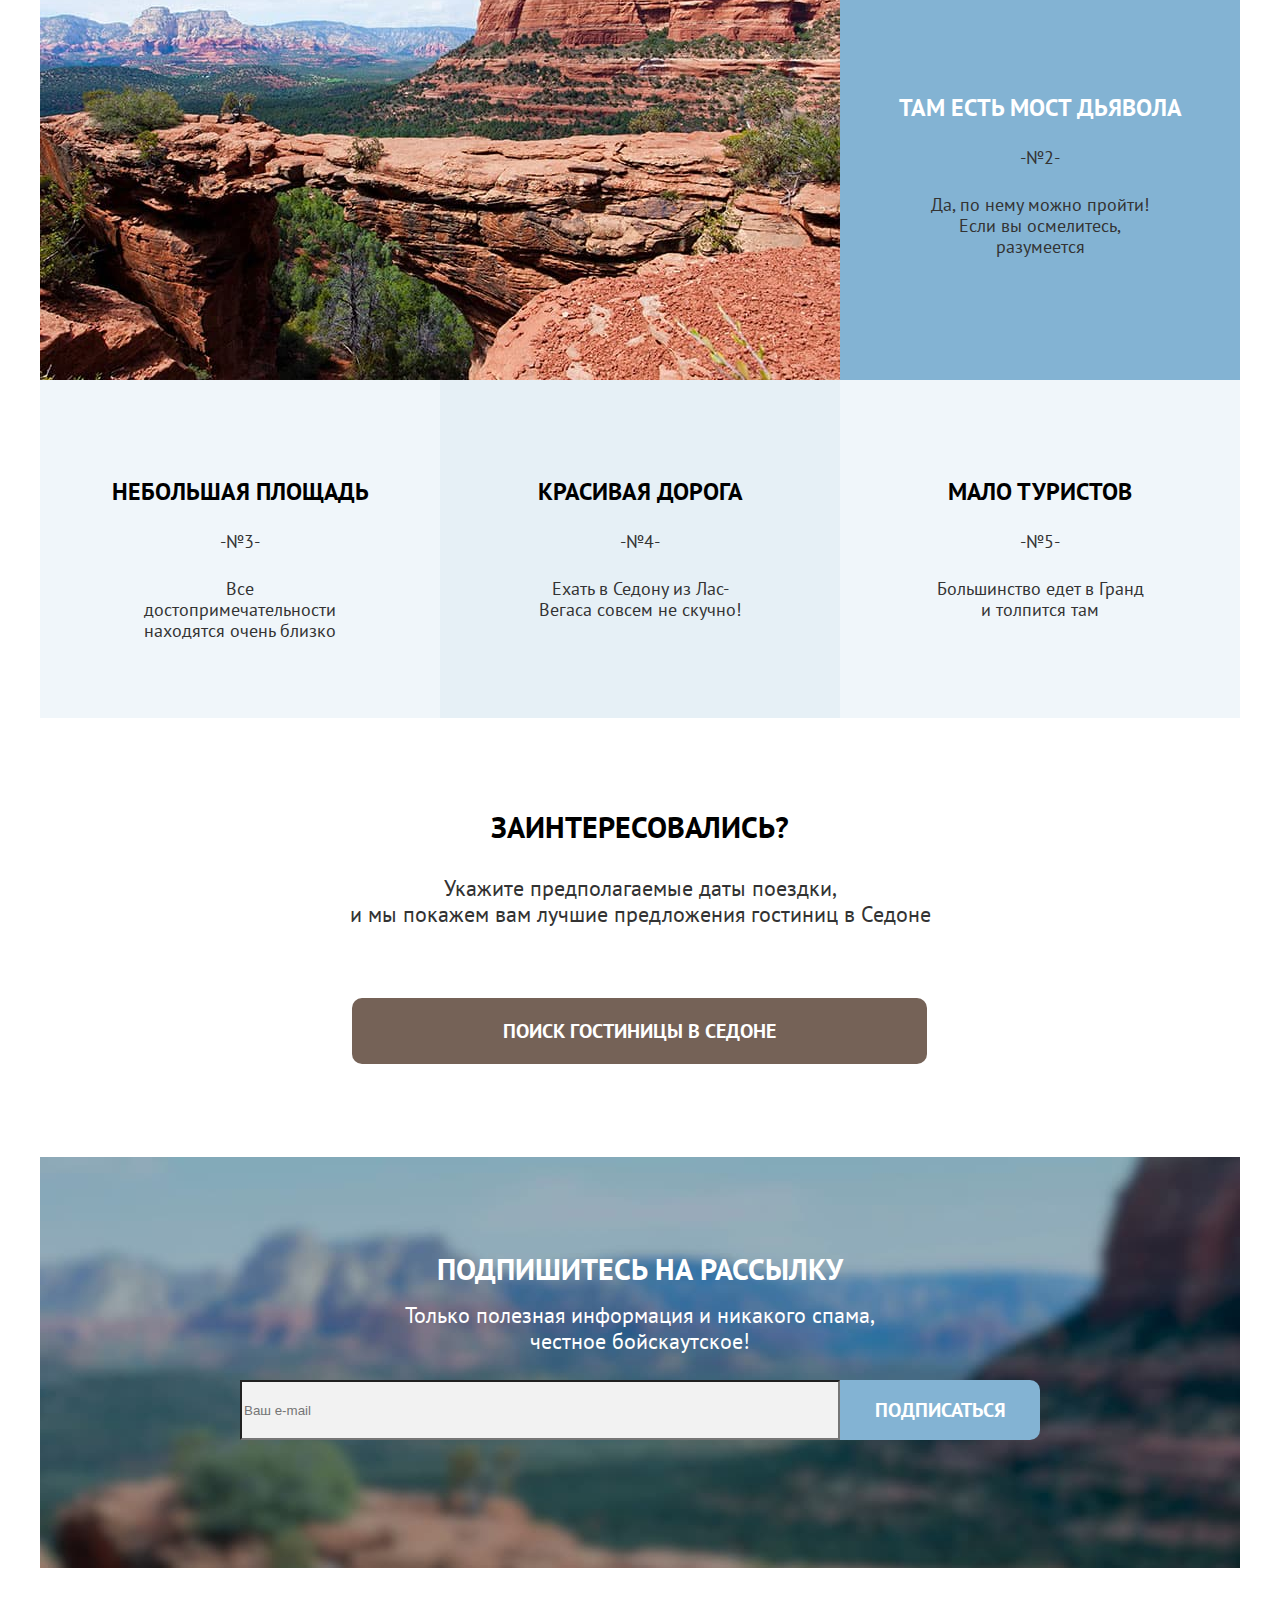
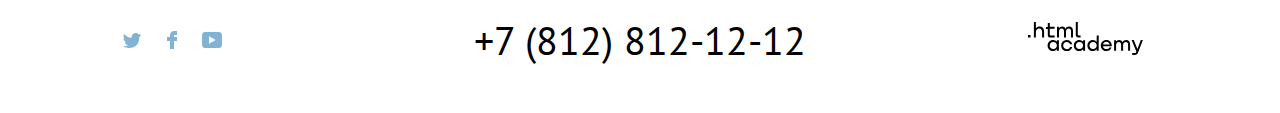
==== commit 01a8e27d: "Добавляет действие при наведении, исправляет косяки" ====
--- a/index.html
+++ b/index.html
@@ -7,148 +7,166 @@
   </head>
   <body>
     <div class="wrapper">
-    <header class="page-header">
-      <nav class="navigation">
-        <a class="navigation-logo" href="#">
-          <img class="page-header-logo" src="images/logo/logo.svg" width="139" height="70" alt="Логотип сайта города Седона"> 
-        </a>
-        <ul class="navigation-list">
-          <li class="navigation-item">
-            <a class="navigation-link navigation-link-current" >Главная</a>
-          </li>
-          <li class="navigation-item">
-            <a class="navigation-link" href="#">О Седоне</a>
-          </li>
-          <li class="navigation-item">
-            <a class="navigation-link" href="catalog.html">Гостиницы</a>
-          </li>
-        </ul>
-        <ul class="navigation-list navigation-user">
-          <li class="navigation-item">
-            <a class="navigation-link" href="#">
-              <span class="visually-hidden">Поиск</span></a>
-          </li>
-          <li class="navigation-item">
-            <a class="navigation-link" href="#">
-              <span class="visually-hidden">Избранное</span></a>
-          </li>
-          <li class="navigation-item">
-            <a class="navigation-link" href="#">
+      <header class="page-header">
+        <nav class="navigation">
+          <a class="navigation-logo" href="#">
+            <img class="page-header-logo" src="images/logo/logo.svg" width="139" height="70" alt="Логотип сайта города Седона"> 
+          </a>
+          <ul class="navigation-list">
+            <li class="navigation-item">
+              <a class="navigation-link navigation-link-current" >Главная</a>
+            </li>
+            <li class="navigation-item">
+              <a class="navigation-link" href="#">О Седоне</a>
+            </li>
+            <li class="navigation-item">
+              <a class="navigation-link" href="catalog.html">Гостиницы</a>
+            </li>
+          </ul>
+          <ul class="navigation-list navigation-user">
+            <li class="navigation-item">
+              <a class="navigation-link link-icon" href="#">
+                <svg class="navigation-icon" aria-hidden="true" focusable="false" width="20" height="19" viewBox="0 0 20 19" fill="currentColor" xmlns="http://www.w3.org/2000/svg">
+                  <path d="m19.03 17.05-3.71-3.7c1-1.3 1.7-3 1.7-4.9 0-4.4-3.61-8-8.02-8a8.12 8.12 0 0 0-8.03 8.1c0 4.4 3.61 8 8.03 8 1.8 0 3.5-.6 4.91-1.7l3.71 3.7 1.4-1.5ZM9 14.55c-3.31 0-6.02-2.7-6.02-6a6.03 6.03 0 0 1 12.03 0c0 3.3-2.7 6-6.01 6Z"/>
+                </svg>
+                <span class="visually-hidden">Поиск</span></a>
+            </li>
+            <li class="navigation-item">
+              <a class="navigation-link link-icon" href="#">
+                <svg class="navigation-icon" width="19" height="17" viewBox="0 0 19 17" fill="currentColor" xmlns="http://www.w3.org/2000/svg">
+                  <path d="M9.44 17c-.3 0-.6-.1-.8-.4-5.41-6.1-6.72-7.5-7.02-7.9A5.4 5.4 0 0 1 6.03 0c1.3 0 2.51.5 3.51 1.3a5.47 5.47 0 0 1 9.03 4.1c0 1.3-.5 2.5-1.3 3.4l-7.02 7.9c-.2.2-.4.3-.8.3ZM3.43 7.5c.3.4 3.5 4 6.11 6.9l6.22-7c.5-.5.7-1.2.7-2 0-1.8-1.5-3.3-3.3-3.3-1 0-2.01.5-2.71 1.3-.3.3-.6.4-.9.4-.3 0-.6-.2-.8-.4a3.7 3.7 0 0 0-2.72-1.3c-1.8 0-3.3 1.5-3.3 3.3-.1.9.3 1.6.7 2.1-.1 0-.1 0 0 0Z"/>
+              </svg>
+                <span class="visually-hidden">Избранное</span></a>
+            </li>
+          </ul>
+          <div class="navigation-item-button">
+            <a class="navigation-link-button" href="#">
               <span class="want">Хочу сюда!</span>
             </a>
-          </li>
-        </ul>
-      </nav>
-    </header>
-    <main class="main-container main-page">
-      <div class="page-container">
-        <h1 class="visually-hidden">Городок Седона</h1>
-        <section class="first-screen">
-          <img class="main-page-image" src="images/welcome.svg" width="1200" height="433" alt="Добро пожаловать">
-        </section>
-        <div class="presentation-sedona">
-          <h2 class="presentation">Седона — небольшой городок в Аризоне, заслуживающий большего!</h2>
-          <p class="paragraph">Рассмотрим 5 причин, по которым Седона круче, чем Гранд-Каньон!</p>
+          </div>
+        </nav>
+      </header>
+      <main class="main-container main-page">
+        <div class="page-container">
+          <h1 class="visually-hidden">Городок Седона</h1>
+          <section class="first-screen">
+            <img class="main-page-image" src="images/welcome.svg" width="1200" height="433" alt="Добро пожаловать">
+          </section>
+          <div class="presentation-sedona">
+            <h2 class="presentation">Седона — небольшой городок в Аризоне, заслуживающий большего!</h2>
+            <p class="paragraph">Рассмотрим 5 причин, по которым Седона круче, чем Гранд-Каньон!</p>
+          </div>
+          <section class="advantages">
+            <div class="bright-color">
+            <h2 class="advantages-number">Настоящий<br> городок</h2>
+            <p class="advantages-paragraph-number">-№1-</p>
+            <p class="advantages-paragraph">Седона — не аттракцион
+                для туристов, там течёт своя жизнь</p>
+            </div>
+            <img class="foto" src="images/gallery/photo-1.jpg" width="800" height="384" alt="Фото улицы Седоны">
+            <div class="advantages-item blue">
+              <img class="logo-house" src="images/logo/logo-house.svg" width="75" height="72" alt="Логотип дома"> 
+              <h3 class="advantages-title">Жильё</h3>
+              <p class="pros">Рекомендуем пожить в настоящем мотеле
+                    всё как в кино!</p>
+            </div>
+            <div class="advantages-item white">
+              <img class="logo-food" src="images/logo/logo-burger.svg" width="73" height="70" alt="Логотип бургера"> 
+              <h3 class="advantages-title">Еда</h3>
+              <p class="pros">Всегда заказывайте топовый фирменный бургер,
+                  вы не разочаруетесь!</p>
+            </div>
+            <div class="advantages-item blue">
+              <img class="logo-souvenir" src="images/logo/logo-present.svg" width="64" height="76" alt="Логотип подарка"> 
+              <h3 class="advantages-title">Сувениры</h3>
+              <p class="pros">Не только китайского,но и настоящего местного
+                  производства!</p>
+            </div>  
+            <img class="foto" src="images/gallery/photo-2.jpg" width="800" height="384" alt="Фото каньона">     
+            <div class="bright-color">
+              <h2 class="advantages-number">Там есть мост дьявола</h2>
+              <p class="advantages-paragraph-number">-№2-</p>
+              <p class="advantages-paragraph">Да, по нему можно пройти!
+              Если вы осмелитесь, разумеется</p>
+            </div>        
+            <div class="middle-color">
+              <h2 class="advantages-number">Небольшая площадь</h2>
+              <p class="advantages-paragraph-number">-№3-</p>
+              <p class="advantages-paragraph">Все достопримечательности
+              находятся очень близко</p>
+            </div>
+            <div class="dim-color">
+              <h2 class="advantages-number">Красивая дорога</h2>
+              <p class="advantages-paragraph-number">-№4-</p>
+              <p class="advantages-paragraph">Ехать в Седону из Лас-Вегаса
+              совсем не скучно!</p>
+            </div>
+            <div class="middle-color">
+              <h2 class="advantages-number">Мало туристов</h2>
+              <p class="advantages-paragraph-number">-№5-</p>
+              <p class="advantages-paragraph">Большинство едет в Гранд
+              и толпится там</p>
+            </div>
+          </section>
+          <section class="hotel-search">
+            <h2 class="hotel-search-interest">Заинтересовались?</h2>
+            <p class="paragraph-data">Укажите предполагаемые даты поездки,<br> и мы покажем вам лучшие предложения гостиниц в Седоне</p>
+            <a class="hotel-search-link" href="#">Поиск гостиницы в Седоне</a>
+          </section>
+          <section class="distribution">
+            <h2 class="distribution-subscription">Подпишитесь на рассылку</h2>
+            <p class="paragraph-info">Только полезная информация и никакого спама,<br>
+              честное бойскаутское!</p>
+            <form class="news-form" name="appointment-form" action="https://echo.htmlacademy.ru/" method="post">
+              <input class="e-mail" name="appointment-email" type="email" placeholder="Ваш e-mail">
+              <button class="form-button button" type="submit">Подписаться</button>
+            </form>
+          </section>
         </div>
-        <section class="advantages">
-          <div class="bright-color">
-          <h2 class="advantages-number">Настоящий<br> городок</h2>
-          <p class="advantages-paragraph-number">-№1-</p>
-          <p class="advantages-paragraph">Седона — не аттракцион
-              для туристов, там течёт своя жизнь</p>
-          </div>
-          <img class="foto" src="images/gallery/photo-1.jpg" width="800" height="384" alt="Фото улицы Седоны">
-          <div class="advantages-item blue">
-            <img class="logo-house" src="images/logo/logo-house.svg" width="75" height="72" alt="Логотип дома"> 
-            <h3 class="advantages-title">Жильё</h3>
-            <p class="pros">Рекомендуем пожить в настоящем мотеле
-                  всё как в кино!</p>
-          </div>
-          <div class="advantages-item white">
-            <img class="logo-food" src="images/logo/logo-burger.svg" width="73" height="70" alt="Логотип бургера"> 
-            <h3 class="advantages-title">Еда</h3>
-            <p class="pros">Всегда заказывайте топовый фирменный бургер,
-                вы не разочаруетесь!</p>
-          </div>
-          <div class="advantages-item blue">
-            <img class="logo-souvenir" src="images/logo/logo-present.svg" width="64" height="76" alt="Логотип подарка"> 
-            <h3 class="advantages-title">Сувениры</h3>
-            <p class="pros">Не только китайского,но и настоящего местного
-                производства!</p>
-          </div>  
-          <img class="foto" src="images/gallery/photo-2.jpg" width="800" height="384" alt="Фото каньона">     
-          <div class="bright-color">
-            <h2 class="advantages-number">Там есть мост дьявола</h2>
-            <p class="advantages-paragraph-number">-№2-</p>
-            <p class="advantages-paragraph">Да, по нему можно пройти!
-            Если вы осмелитесь, разумеется</p>
-          </div>        
-          <div class="middle-color">
-            <h2 class="advantages-number">Небольшая площадь</h2>
-            <p class="advantages-paragraph-number">-№3-</p>
-            <p class="advantages-paragraph">Все достопримечательности
-            находятся очень близко</p>
-          </div>
-          <div class="dim-color">
-            <h2 class="advantages-number">Красивая дорога</h2>
-            <p class="advantages-paragraph-number">-№4-</p>
-            <p class="advantages-paragraph">Ехать в Седону из Лас-Вегаса
-            совсем не скучно!</p>
-          </div>
-          <div class="middle-color">
-            <h2 class="advantages-number">Мало туристов</h2>
-            <p class="advantages-paragraph-number">-№5-</p>
-            <p class="advantages-paragraph">Большинство едет в Гранд
-            и толпится там</p>
-          </div>
-        </section>
-        <section class="hotel-search">
-          <h2 class="hotel-search-interest">Заинтересовались?</h2>
-          <p class="paragraph-data">Укажите предполагаемые даты поездки,<br> и мы покажем вам лучшие предложения гостиниц в Седоне</p>
-          <a class="hotel-search-link" href="#">Поиск гостиницы в Седоне</a>
-        </section>
-        <section class="distribution">
-          <h2 class="distribution-subscription">Подпишитесь на рассылку</h2>
-          <p class="paragraph-info">Только полезная информация и никакого спама,<br>
-            честное бойскаутское!</p>
-          <form name="appointment-form" action="https://echo.htmlacademy.ru/" method="post">
-            <input class="e-mail" name="appointment-email" type="email" placeholder="Ваш e-mail">
-            <button class="button" type="submit">Подписаться</button>
-          </form>
-        </section>
-      </div>
-    </main>
-    <footer class="page-footer">
-      <div class="page-footer-container">
-        <section class="social">
-          <ul class="social-networks">
-            <li class="social-networks-item">
-              <a class="social-networks-link" href="https://twitter.com/htmlacademy_ru">
-                <span class="visually-hidden">Twitter</span>
-              </a>
-            </li>
-            <li class="social-networks-item">
-              <a class="social-networks-link" href="https://www.facebook.com/htmlacademy">
-                <span class="visually-hidden">Facebook</span>
-              </a>
-            </li>
-            <li class="social-networks-item">
-              <a class="social-networks-link" href="https://www.youtube.com/c/HTMLAcademyRUS">
-                <span class="visually-hidden">Youtube</span>
-              </a>
-            </li>
-          </ul>
-        </section>
-        <section class="number">
-          <a class="number-phone" href="tel:+78128121212">+7 (812) 812-12-12</a>
-        </section>
-        <section class="site">
-          <a class="developer-site" href="https://htmlacademy.ru/">
-            <span class="visually-hidden">Логотип разработчика</span>
-          </a>
-        </section>
-      </div>
-    </footer> 
+      </main>
+      <footer class="page-footer">
+        <div class="page-footer-container">
+          <section class="social">
+            <ul class="social-networks">
+              <li class="social-networks-item">
+                <a class="social-networks-link" href="https://twitter.com/htmlacademy_ru">
+                  <svg aria-hidden="true" focusable="false" width="18" height="15" viewBox="0 0 18 15" fill="currentColor" xmlns="http://www.w3.org/2000/svg">
+                    <path d="M11.6.2c1.8-.5 3.2.3 3.8 1.2.7-.2 1.4-.5 2.1-.7 0 .9-.6 1.5-.9 1.8.7.1 1.4-.6 1.4-.6-.2 1-1.1 1.8-1.7 2C16.1 10.7 13 15.1 5.7 15h-.5c-.4 0-4.4-.5-5.2-1.9 2.4.2 4.1-.4 5-1.2-1-.3-2.9-.4-3.2-2.9.4.1.6.2 1.3.1C1.8 8.3.4 7.5.5 5.3c.3.3 1.1.5 1.4.5C1.1 5.6-.2 2.5.9.9c1.9 1.9 4 3.6 7.6 3.8C8.7 2.3 9.7.8 11.6.2Z"/>
+                  </svg>
+                  <span class="visually-hidden">Twitter</span>
+                </a>
+              </li>
+              <li class="social-networks-item">
+                <a class="social-networks-link" href="https://www.facebook.com/htmlacademy">
+                  <svg aria-hidden="true" focusable="false" width="10" height="18" viewBox="0 0 10 18" fill="currentColor" xmlns="http://www.w3.org/2000/svg">
+                    <path d="M7 0C4.8 0 3 1.8 3 4v2H0v4h3v8h4v-8h3V6H7V4h3V0H7Z"/>
+                  </svg>
+                  <span class="visually-hidden">Facebook</span>
+                </a>
+              </li>
+              <li class="social-networks-item">
+                <a class="social-networks-link" href="https://www.youtube.com/c/HTMLAcademyRUS">
+                  <svg aria-hidden="true" focusable="false" width="20" height="16" viewBox="0 0 20 16" fill="currentColor" xmlns="http://www.w3.org/2000/svg"><g clip-path="url(#a)">
+                    <path d="M17 0H2.9C1.2 0 0 1.5 0 3.2v9.5C0 14.5 1.2 16 2.9 16h14.3c1.5 0 2.9-1.5 2.9-3.2V3.2C19.9 1.5 18.7 0 17 0ZM7 11.8V4.2L13.7 8 7 11.8Z"/></g><defs><clipPath id="a"><path fill="#fff" d="M0 0h20v16H0z"/></clipPath></defs>
+                  </svg>
+                  <span class="visually-hidden">Youtube</span>
+                </a>
+              </li>
+            </ul>
+          </section>
+          <section class="number">
+            <a class="number-phone" href="tel:+78128121212">+7 (812) 812-12-12</a>
+          </section>
+          <section class="site">
+            <a class="developer-site" href="https://htmlacademy.ru/">
+              <svg class="salut" aria-hidden="true" focusable="false" width="115" height="34" viewBox="0 0 115 34" fill="currentColor" xmlns="http://www.w3.org/2000/svg">
+                <path d="M0 12.9v2.6h2.5v-2.6H0ZM11.6 4.5c-1.6 0-2.8.7-3.6 1.7h-.1V0h-2v15.5h2v-5.3c0-2.1 1.3-3.6 3.3-3.6 1.8 0 2.9 1.4 2.9 3.2v5.7h2V9.4c.1-3-1.8-4.9-4.5-4.9ZM26.6 4.8h-4.8V1.1h-2v3.8h-1.9v2h1.9v6c0 1.7 1 2.7 2.7 2.7h4.1v-2h-3.7c-.7 0-1.1-.4-1.1-1.1V6.8h4.8v-2ZM41.1 4.6c-1.6 0-2.9.8-3.5 2.1h-.1c-.6-1.2-1.8-2.1-3.4-2.1-1.4 0-2.5.8-3.1 1.8h-.1V4.8H29v10.6h2V10c0-2 1-3.5 2.6-3.5 1.5 0 2.4 1 2.4 2.6v6.3h2V9.8c0-2.4 1.4-3.3 2.6-3.3 1.5 0 2.4 1 2.4 2.6v6.3h2V8.9c.1-2.5-1.4-4.3-3.9-4.3ZM47.8 12.7c0 1.7 1 2.7 2.8 2.7h2v-2h-1.7c-.7 0-1.1-.4-1.1-1.1V0h-2v12.7ZM28.9 19.7c-.9-1.1-2.2-1.8-3.9-1.8-3.1 0-5.4 2.3-5.4 5.6s2.3 5.6 5.4 5.6c1.8 0 3-.8 3.8-1.9h.1v1.6h2V18.2h-2v1.5Zm-3.6 7.4c-2.2 0-3.6-1.6-3.6-3.6s1.4-3.6 3.6-3.6 3.6 1.6 3.6 3.6c0 1.9-1.4 3.6-3.6 3.6ZM44.2 22c-.5-2.4-2.6-4.1-5.4-4.1a5.4 5.4 0 0 0-5.6 5.6c0 3.1 2.2 5.6 5.6 5.6 2.8 0 4.9-1.8 5.4-4.2h-2.1a3.4 3.4 0 0 1-3.3 2.3c-2.2 0-3.6-1.6-3.6-3.6s1.4-3.6 3.6-3.6c1.6 0 2.8 1 3.3 2.2h2.1V22ZM55.1 19.7c-.9-1.1-2.2-1.8-3.9-1.8-3.1 0-5.4 2.3-5.4 5.6s2.3 5.6 5.4 5.6c1.8 0 3-.8 3.8-1.9h.1v1.6h2V18.2h-2v1.5Zm-3.6 7.4c-2.2 0-3.6-1.6-3.6-3.6s1.4-3.6 3.6-3.6 3.6 1.6 3.6 3.6c0 1.9-1.5 3.6-3.6 3.6ZM68.7 19.8c-.9-1.1-2.2-1.9-3.9-1.9-3.1 0-5.4 2.3-5.4 5.6s2.2 5.6 5.4 5.6c1.7 0 3-.8 3.8-1.8h.1v1.5h2V13.4h-2v6.4Zm-3.6 7.3c-2.2 0-3.6-1.6-3.6-3.6s1.4-3.6 3.6-3.6 3.6 1.6 3.6 3.6c-.1 2-1.5 3.6-3.6 3.6ZM78.3 17.9c-3.3 0-5.5 2.5-5.5 5.6 0 3 2.1 5.6 5.5 5.6 2.5 0 4.5-1.3 5.2-3.6h-2.1c-.5 1-1.6 1.6-3 1.6-1.9 0-3.3-1.3-3.4-2.9h8.8c.2-3.6-2-6.3-5.5-6.3Zm0 1.9c1.7 0 3 1 3.3 2.6h-6.5c.3-1.5 1.5-2.6 3.2-2.6ZM98.2 17.9c-1.6 0-2.9.8-3.6 2h-.1c-.6-1.2-1.8-2-3.4-2-1.4 0-2.5.7-3.1 1.8v-1.5h-1.9v10.6h2v-5.4c0-2 1-3.4 2.6-3.5 1.5 0 2.4 1 2.4 2.6v6.3h2v-5.6c0-2.4 1.4-3.3 2.6-3.3 1.5 0 2.4 1 2.4 2.6v6.3h2v-6.5c.1-2.6-1.4-4.4-3.9-4.4ZM109.4 27l-3.6-8.9h-2.2l4.8 11.6c-.3.9-.7 1.2-1.7 1.2h-2.5v2h2.5c1.8 0 2.8-.8 3.5-2.6l4.7-12.2h-2.1l-3.4 8.9Z"/>
+              </svg>
+              <span class="visually-hidden">Логотип разработчика</span>
+            </a>
+          </section>
+        </div>
+      </footer> 
     </div>   
   </body>
 </html>
--- a/styles/styles.css
+++ b/styles/styles.css
@@ -19,6 +19,9 @@
 }
 
 .wrapper {
+    display: flex;
+    flex-direction: column;
+	min-height: 100%;
     max-width: 1200px;
     margin-left: auto;
     margin-right: auto;
@@ -50,7 +53,7 @@
 
 .page-header {
     color: #000000;
-    background: #FFFFFF; 
+    background: #FFFFFF;
 }
 
 .main-container {
@@ -75,52 +78,120 @@
 }
 
 .navigation-logo {
+    /* Как задать правильно высоту, чтобы все ссылки были прилеплены к main? На макете логотип налезает на main. */
+    /* height: 70px; */
     margin: 0;
     padding: 0;
     margin-right: 30px;
 }
 
 .navigation-user {
-    width: 290px;
+    width: 84px;
     margin-left: auto;
+    
 }
 
 .navigation-link {
+    display: block;
+    position: relative;
     font-family: inherit;
     font-size: 20px;
-    font-weight: 700;
-    text-align: center;
-    text-decoration: none;
-    display: block;
+    line-height: 26px;
+    font-weight: 700;
+    text-align: center;
+    text-decoration: none;
     padding: 20px 17px;
     color: #000000;
 }
 
-.navigation-list navigation-user {
+.navigation-link:hover {
+    color: #756257;
+}
+
+.navigation-link:focus {
+    color: #000000;
+}
+
+.navigation-link:active {
+    color: rgba(117, 98, 87, 0.3);
+}
+
+.navigation-link-current::before {
+    position: absolute;
+    content: "";
+    bottom: 0;
+    right: 17px;
+    height: 2px;
+    left: 17px;
+    background-color: #756257;
+}
+
+.navigation-icon {
+    position: absolute;
+    top: 0;
+    right: 0;
+    bottom: 0;
+    left: 0;
+    margin: auto;
+}
+
+.navigation-user .navigation-link {
     min-height: 17px;
     min-width: 18px;
 }
 
-.navigation-link .want {
-    font-family: inherit;
-    font-size: 22px;
-    line-height: 26px;
-    font-weight: 700;
+.link-icon {
+    padding: 24px 12px;
+}
+
+.navigation-item-button {
+    width: 160px;
+    margin: 14px 70px 14px 20px;
+}
+
+.navigation-link-button {
+    display: block;
+    font-family: inherit;
+    font-weight: 700;
+    font-size: 16px;
+    line-height: 20px;
+    width: 130px;
     padding: 8px 15px;
+    text-decoration: none;
     color: #FFFFFF;
     background-color: #756257;
-    text-transform: uppercase;
+    text-align: center;
+    text-transform: uppercase;
+    border-radius: 4px;
+}
+
+.navigation-link-button:hover {
+    background: #615048;
+}
+
+.navigation-link-button:focus {
+    background: #615048;
+    box-shadow: inset 0 0 0 3px #83B3D3;
+    outline: none;
+}
+
+.navigation-link-button:active {
+    background: #615048;
+    color: rgba(255, 255, 255, 0.3);
 }
 
 .button {
     font-family: inherit;
+    display: inline-block;
     font-size: 20px;
     line-height: 26px;
     font-weight: 700;
     text-align: center;
     color: #FFFFFF;
     background-color: #83B3D3;
-    text-transform: uppercase;
+    border: none;
+    text-transform: uppercase;
+    cursor: pointer;
 }
 
 .first-screen {
@@ -318,6 +389,22 @@
     width: 575px;
     padding: 15px 0;
     margin: 0 312px 93px;
+    border-radius: 10px;
+}
+
+.hotel-search-link:hover {
+    background: #615048;
+}
+
+.hotel-search-link:focus {
+    background: #615048;
+    box-shadow: inset 0 0 0 3px #83B3D3;
+}
+
+.hotel-search-link:active {
+    background: #615048;
+    color: #FFFFFF;
+    opacity: 0.3;
 }
 
 .distribution {
@@ -349,11 +436,20 @@
     padding: 0 240px 26px;
 } 
 
+.news-form {
+    display: flex;
+    justify-content: center;
+    padding-bottom: 140px;
+}
+
 .e-mail {
+    width: 600px;
     background-color: #F2F2F2;
+    box-sizing: border-box;
 }
 
 .page-footer {
+    width: 1200px;
     font-family: inherit;
     font-weight: 400;
     text-transform: uppercase;
@@ -365,9 +461,12 @@
 }
 
 .social {
-    width: 110px;
-    padding: 0;
-    margin: 49px 61px 53px 72px;
+    width: 150px;
+    padding: 0;
+    margin-top: 40px;
+    margin-right: auto;
+    margin-bottom: 53px;
+    margin-left: 72px;
 }
 
 .social-networks {
@@ -376,27 +475,43 @@
     margin: 0;
     padding: 0;
     list-style-type: none;
+    align-items: center;
 }
 
 .social-networks-item {
     min-height: 15px;
     min-width: 10px;
-    margin-right: 30px;
-}
-
-.social-networks-item:nth-child(3n) {
-    margin-right: 0;
-  }
+}
 
 .social-networks-link {
-    text-decoration: none;
-    color: #000000;
+    display: flex;
+    align-items: center;
+    justify-content: center;
+    width: 40px;
+    height: 40px;
+    text-decoration: none;
+    color: #83B3D3;
+}
+
+.social-networks-link:hover {
+    color: #68A2CA;
+}
+
+.social-networks-link:focus {
+    color: #68A2CA;
+    box-shadow: inset 0 0 0 3px #83B3D3;
+    border-radius: 10px;
+}
+
+.social-networks-link:active {
+    color: #68A2CA;
+    opacity: 0.3;
 }
 
 .number {
     width: 720px;
-    margin: 0;
-    margin: 40px 53px 30px;
+    margin-top: 40px;
+    margin-bottom: 30px;
     text-align: center;
     font-size: 40px;
     line-height: 40px;
@@ -408,18 +523,58 @@
     color: #000000;
 }
 
+.number-phone:hover {
+    color: #756257;
+}
+
+.number-phone:focus {
+    color: #756257;
+    box-shadow: inset 0 0 0 3px #83B3D3;
+    border-radius: 10px;
+}
+
+.number-phone:active {
+    color: #756257;
+    opacity: 0.3;
+}
+
 .site {
+    min-width: 160px;
+    margin-top: 34px;
+    margin-right: 62px;
+    margin-bottom: 32px;
+    margin-left: auto;
+}
+
+.developer-site {
+    display: flex;
+    /* align-items: center;
+    justify-content: center; */
     width: 115px;
-    margin: 0;
-    margin: 42px 72px 44px;
-}
-
-.developer-site {
-    text-decoration: none;
-    color: #000000;
+    height: 34px;
+    padding: 8px 10px;
+    
+    text-decoration: none;
+    color: #000000;
+}
+
+.developer-site:hover {
+    color: #756257;
+}
+
+.developer-site:focus {
+    color: #756257;
+    box-shadow: inset 0 0 0 3px #83B3D3;
+    border-radius: 10px;
+}
+
+.developer-site:active {
+    color: #756257;
+    opacity: 0.3;
 }
 
 .main-catalog {
+    flex-grow: 1;
     font-size: 22px;
     line-height: 26px;
     color: #000000;
@@ -451,12 +606,46 @@
     margin-bottom: 45px;
     padding: 0;
     list-style-type: none;
+    align-items: center;
 }
 
 .breadcrumbs-link {
     text-decoration: none;
     color: #FFFFFF;
-    margin-right: 26px;
+    margin: 0;
+    padding: 0 8px;
+    min-width: 12px;
+    min-height: 12px;
+}
+
+.breadcrumbs-link:hover {
+    opacity: 0.6;
+}
+
+.breadcrumbs-link:focus {
+    color: #756257;
+    box-shadow: inset 0 0 0 3px #83B3D3;
+    border-radius: 4px;
+}
+
+.breadcrumbs-link:active {
+    opacity: 0.3;
+}
+
+.breadcrumbs-arrow {
+    position: relative;
+    min-width: 5px;
+    min-height: 7px;
+    margin: 0 10px;
+    align-items: center;
+}
+
+.breadcrumbs-arrow-item {
+    position: absolute;
+}
+
+.catalog-filter-group {
+    padding: 0;
 }
 
 .filter-group {
@@ -473,6 +662,48 @@
     padding: 0;
 }
 
+.catalog-filter-title {
+    margin-bottom: 30px;
+}
+
+.filter-list {
+    margin: 0;
+    padding: 0;
+}
+
+.filter-item {
+    list-style-type: none;
+}
+
+.infrasructure-input {
+    font-weight: 400;
+    font-size: 18px;
+    line-height: 23px;
+    border-radius: 4px;
+    background: #FFFFFF;;
+}
+
+.square:hover {
+    opacity: 0.6;
+}
+
+.square:focus {
+    box-shadow: inset 0 0 0 3px #83B3D3;
+    border-radius: 4px;
+}
+
+.square:active {
+    opacity: 0.3;
+}
+
+.circle:focus {
+    box-shadow: inset 0 0 0 3px #83B3D3;
+}
+
+.filter-item:not(:last-child) {
+    margin-bottom: 13px;
+}
+
 .catalog-filter-type {
     min-width: 160px;
     margin: 0;
@@ -480,15 +711,6 @@
     padding: 0;
 }
 
-.filter-list {
-    margin: 0;
-    padding: 0;
-}
-
-.filter-item {
-    list-style-type: none;
-}
-
 .catalog-filter-price {
     width: 287px;
     margin: 0;
@@ -505,22 +727,56 @@
     display: flex;
     flex-direction: column;
     width: 160px;
-    margin-top: 34px;
+    margin-top: 56px;
     margin-left: auto;
     margin-right: 72px;
     padding: 0;
     align-items: center;
+}
+
+.filter-button {
+    width: 160px;
+    height: 48px;
+    font-size: 16px;
+    line-height: 21px;
+    padding: 0;
+    border-radius: 4px;
+}
+
+.filter-button:hover {
+    background-color: #68A2CA;
+}
+
+.filter-button:focus {
+    background-color: #68A2CA;
+    box-shadow: inset 0 0 0 3px #FFFFFF;
+}
+
+.filter-button:active {
+    background-color: #68A2CA;
+    color: rgba(255, 255, 255, 0.3);
 }
 
 .button-reset {
     box-sizing: content-box;
     margin-top: 20px;
-}
-
-.infrasructure-input {
-    font-weight: 400;
-    font-size: 18px;
-    line-height: 23px;
+    border: 0;
+    cursor: pointer;
+    color: #FFFFFF;
+    background:transparent;
+}
+
+.button-reset:hover {
+    color: rgba(255, 255, 255, 0.6);
+}
+
+.button-reset:focus {
+    box-shadow: inset 0 0 0 3px #83B3D3;
+    border-radius: 4px;
+}
+
+.button-reset:active {
+    color: rgba(255, 255, 255, 0.3);
 }
 
 .sorting {
@@ -541,13 +797,61 @@
 
 .select-control {
     width: 287px;
+    border: 2px solid #E6E6E6;
+    border-radius: 4px;
+}
+
+.select-control:hover,
+.options-select-control:hover {
+    box-shadow: inset 0 0 0 2px #83B3D3;
+}
+
+.select-control:focus,
+.options-select-control:focus {
+    box-shadow: inset 0 0 0 2px #83B3D3;
+}
+
+.select-control:active,
+.options-select-control:active {
+    box-shadow: inset 0 0 0 2px #E6E6E6;
+    opacity: 0.3;
 }
 
 .show {
+    display: flex;
+    flex-wrap: wrap;
+    margin-left: auto;
+}
+
+.show-item {
     width: 48px;
+    height: 48px;
+    /* padding: 17px 16px; */
+    border: 2px solid #E6E6E6;
+    border-radius: 4px;
+    background-color: #FFFFFF;
+    text-decoration: none;
+    text-align: center;
+}
+
+.show-item:hover {
+    box-shadow: inset 0 0 0 2px #83B3D3;
+}
+
+.show-item:focus {
+    box-shadow: inset 0 0 0 2px #83B3D3;
+}
+
+.show-item:active {
+    box-shadow: inset 0 0 0 2px #000000;
+}
+
+.show-item:not(:last-child) {
+    margin-right: 8px;
+}
+
+.show-item-current {
     border: 2px solid #000000;
-    background-color: #FFFFFF;
-    text-decoration: none;
 }
 
 .hotel-name {
@@ -590,6 +894,18 @@
     padding: 0;
 }
 
+.options-item-image:hover {
+    opacity: 0.6;
+}
+
+.options-item-image:focus {
+    box-shadow: inset 0 0 0 3px #83B3D3;
+}
+
+.options-item-image:active {
+    opacity: 0.3;
+}
+
 .options-item-link {
     text-decoration: none;
 }
@@ -619,18 +935,99 @@
     background-color: #FFFFFF;
 }
 
+.options-item-button {
+    width: 140px;
+    font-size: 16px;
+    line-height: 21px;
+    padding: 9px 0;
+}
+
 .link {
     width: 133px;
     margin-right: auto;
-    padding: 9px 0 10px 0;
-    font-weight: 700;
-    font-size: 16px;
-    line-height: 21px;
-    text-align: center;
-    text-transform: uppercase;
+    padding: 9px 0;
+    font-weight: 700;
+    text-align: center;
+    text-transform: uppercase;
+    border-radius: 4px;
     color: #FFFFFF;
     background-color: #756257;
     text-decoration: none;
+}
+
+.link:hover {
+    background: #615048;
+
+}
+
+.link:focus {
+    background: #615048;
+    box-shadow: inset 0 0 0 3px #83B3D3;
+}
+
+.link:active {
+    background: #615048;
+    opacity: 0.3;
+}
+
+.favorites {
+    font-family: inherit;
+    width: 140px;
+    font-weight: 700;
+    text-align: center;
+    text-transform: uppercase;
+    border-radius: 4px;
+    color: #FFFFFF;
+    background: #83B3D3;
+    text-decoration: none;
+    border: none;
+}
+
+.favorites:hover,
+.load-more:hover {
+    background: #68A2CA;
+    box-shadow: inset 0 0 0 1px #756257;
+
+}
+
+.favorites:focus,
+.load-more:focus  {
+    background: #68A2CA;
+    box-shadow: inset 0 0 0 3px #756257;
+}
+
+.favorites:active,
+.load-more:active  {
+    background: #68A2CA;
+    box-shadow: inset 0 0 0 1px #756257;
+    opacity: 0.3;
+}
+
+.favorites-current {
+    font-family: inherit;
+    width: 140px;
+    font-weight: 700;
+    text-align: center;
+    text-transform: uppercase;
+    border-radius: 4px;
+    color: #FFFFFF;
+    background: #7DB54F;
+    text-decoration: none;
+    border: none;
+}
+
+.favorites-current:hover {
+    background: #6C9E42;
+}
+
+.favorites-current:focus{
+    background: #6C9E42;
+    box-shadow: inset 0 0 0 3px #756257;
+}
+
+.favorites-current:active{
+    background: #6C9E42;
+    opacity: 0.3;
 }
 
 .stars-image {
@@ -652,16 +1049,20 @@
 }
 
 .load-more {
-    margin: 47px 290px;
+    display: block;
+    margin-top: 54px;
+    margin-left: auto;
+    margin-right: auto;
     width: 620px;
     padding: 17px 0;
     font-weight: 700;
     font-size: 20px;
     line-height: 26px;
-    text-align: center;
     text-transform: uppercase;
     color: #FFFFFF;
     background-color: #83B3D3;
+    cursor: pointer;
+    border: 0;
 }
 
 .pagination {
@@ -726,6 +1127,8 @@
 .options-select-control {
     width: 160px;
     margin: 3px 0 4px;
+    border: 2px solid #E6E6E6;
+    border-radius: 4px;
 }
 
 .distribution-catalog {
@@ -733,9 +1136,9 @@
     text-align: center;
     font-weight: 700;
     color: #000000;
-    width: 800px;
-    margin: 0;
-    padding: 90px 200px 140px;
+    min-width: 800px;
+    margin-left: auto;
+    margin-right: auto;
 }
 
 .distribution-subscription-catalog {
@@ -744,7 +1147,7 @@
     line-height: 36px;
     text-transform: uppercase;
     width: 720px;
-    margin: 0 40px 15px;
+    margin: 0 auto 15px;
 }
 
 .paragraph-info-catalog {
@@ -753,5 +1156,33 @@
     font-weight: 400;
     color: #333333;
     width: 720px;
-    margin: 0 40px 26px;
+    margin: 0 auto 26px;
+}
+
+.form-button {
+    width: 200px;
+    height: 60px;
+    padding: 0;
+    border-radius: 0px 10px 10px 0px;
+}
+
+.form-button:hover,
+.page-number-link:hover,
+.load-more:hover {
+    background: #68A2CA;
+}
+
+.form-button:focus,
+.page-number-link:focus,
+.load-more:focus {
+    background: #68A2CA;
+    box-shadow: inset 0 0 0 3px #756257;
+}
+
+.form-button:active,
+.page-number-link:active,
+.load-more:active {
+    background: #68A2CA;
+    color: #FFFFFF;
+    opacity: 0.3;
 }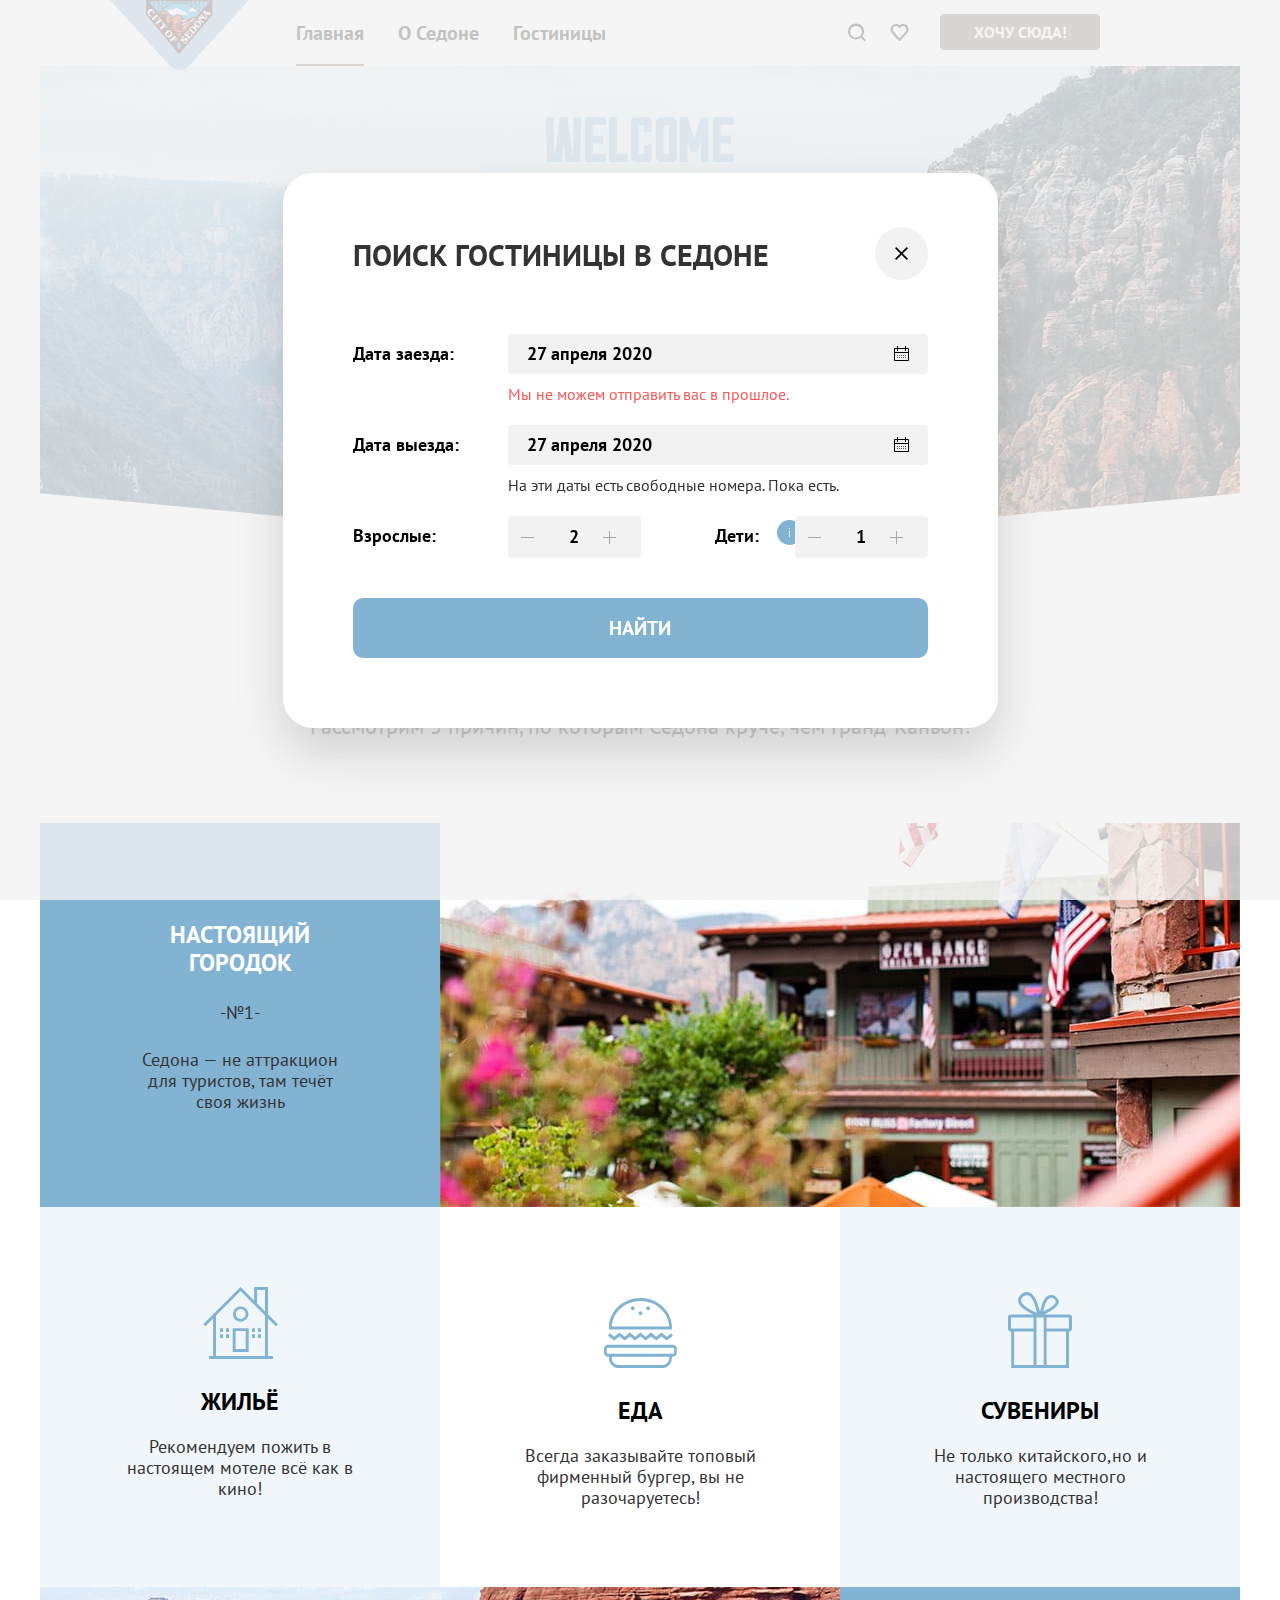
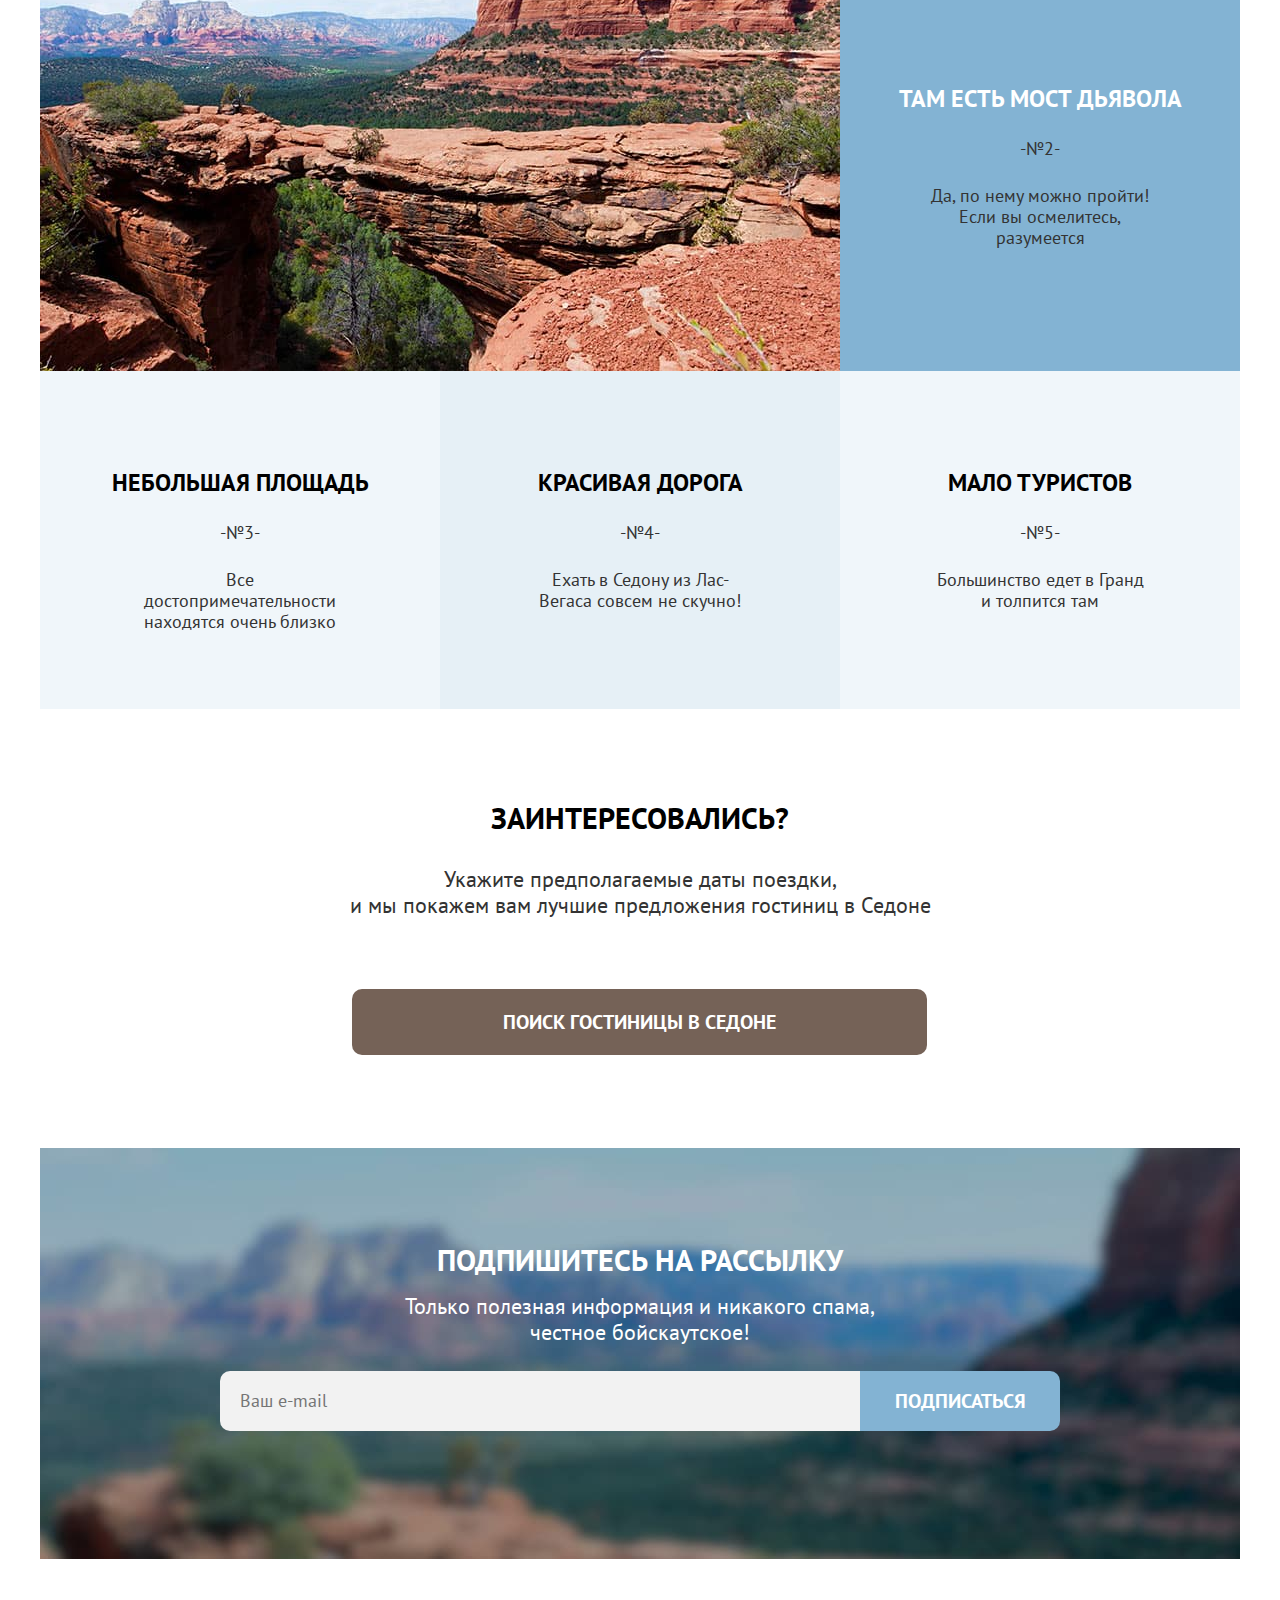
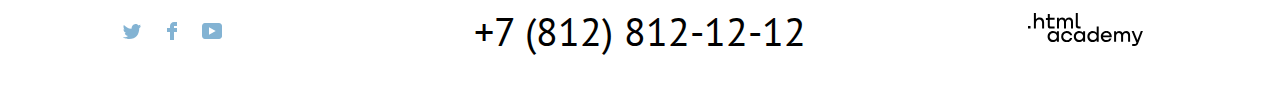
==== commit 8223b4c8: "Добавляет модальное окно." ====
--- a/index.html
+++ b/index.html
@@ -36,13 +36,12 @@
                 <svg class="navigation-icon" width="19" height="17" viewBox="0 0 19 17" fill="currentColor" xmlns="http://www.w3.org/2000/svg">
                   <path d="M9.44 17c-.3 0-.6-.1-.8-.4-5.41-6.1-6.72-7.5-7.02-7.9A5.4 5.4 0 0 1 6.03 0c1.3 0 2.51.5 3.51 1.3a5.47 5.47 0 0 1 9.03 4.1c0 1.3-.5 2.5-1.3 3.4l-7.02 7.9c-.2.2-.4.3-.8.3ZM3.43 7.5c.3.4 3.5 4 6.11 6.9l6.22-7c.5-.5.7-1.2.7-2 0-1.8-1.5-3.3-3.3-3.3-1 0-2.01.5-2.71 1.3-.3.3-.6.4-.9.4-.3 0-.6-.2-.8-.4a3.7 3.7 0 0 0-2.72-1.3c-1.8 0-3.3 1.5-3.3 3.3-.1.9.3 1.6.7 2.1-.1 0-.1 0 0 0Z"/>
               </svg>
-                <span class="visually-hidden">Избранное</span></a>
+                <span class="visually-hidden">Избранное</span>
+              </a>
             </li>
           </ul>
           <div class="navigation-item-button">
-            <a class="navigation-link-button" href="#">
-              <span class="want">Хочу сюда!</span>
-            </a>
+            <a class="navigation-link-button" href="#">Хочу сюда!</a>
           </div>
         </nav>
       </header>
@@ -166,7 +165,65 @@
             </a>
           </section>
         </div>
-      </footer> 
+      </footer>
+      <div class="modal-container modal-container-close">
+        <div class="modal modal-search">
+          <h2 class="modal-title">Поиск гостиницы в Седоне</h2>
+          <button class="modal-close-button">
+            <svg class="close" width="13" height="13" viewBox="0 0 13 13" fill="currentColor" xmlns="http://www.w3.org/2000/svg">
+              <path aria-hidden="true" focusable="false" d="M13 1.2 11.8 0 6.5 5.3 1.2 0 0 1.2l5.3 5.3L0 11.8 1.2 13l5.3-5.3 5.3 5.3 1.2-1.2-5.3-5.3L13 1.2Z"/>
+            </svg>
+            <span class="visually-hidden">Закрыть</span>
+          </button>
+          <section class="modal-content">
+            <div class="modal-line">
+              <label class="modal-text">Дата заезда:</label>
+              <input class="modal-input" type="text" value="27 апреля 2020">
+              <span class="entry">Мы не можем отправить вас в прошлое.</span>
+            </div>
+            <div class="modal-line">
+              <label class="modal-text">Дата выезда:</label>
+              <input class="modal-input" type="text" value="27 апреля 2020">
+              <span class="departure">На эти даты есть свободные номера. Пока есть.</span>
+            </div>
+            <div class="quantity-people">
+              <label class="modal-text">Взрослые:</label>
+              <div class="container-minus-plus">
+                <input class="modal-input-quantity" type="text" value="2">
+                <span class="minus-plus"></span>
+              </div>
+            </div>
+            <div class="quantity-child">
+              <span class="text-range">
+                <label class="text-range">Дети:</label>
+                <span class="tooltip">
+                  <button class="tooltip-toggle" type="button" aria-labelledby="tooltip-label">
+                    <svg  class="tooltip-icon" width="25" height="25" viewBox="0 0 25 25" fill="currentColor" xmlns="http://www.w3.org/2000/svg">
+                      <circle class="tooltip-circle" cx="12.5" cy="12.5" r="12.5" fill="currentColor"/>
+                      <g clip-path="url(#clip0_34622_200)">
+                      <path d="M12 17H13V11H12V17Z"/>
+                      <path d="M13 8H12V9H13V8Z"/>
+                      </g>
+                      <defs>
+                      <clipPath id="clip0_34622_200">
+                      <rect width="1" height="9" transform="translate(12 8)"/>
+                      </clipPath>
+                      </defs>
+                      </svg>                      
+                  </button>
+                  <span class="tooltip-text" role="tooltip" id="tooltip-label">Укажите количество детей, которые будут с вами, возраст которых от 6 до 18 лет. 
+                    Дети до 6 лет размещаются бесплатно.</span>
+                </span>
+              </span>
+              <div class="container-minus-plus">
+                <input class="modal-input-quantity" type="text" value="1">
+                <span class="minus-plus"></span>
+              </div>
+            </div>
+            <button type="button" class="modal-button">Найти</button>
+          </section>
+        </div>
+      </div> 
     </div>   
   </body>
 </html>
--- a/styles/styles.css
+++ b/styles/styles.css
@@ -78,9 +78,9 @@
 }
 
 .navigation-logo {
-    /* Как задать правильно высоту, чтобы все ссылки были прилеплены к main? На макете логотип налезает на main. */
-    /* height: 70px; */
-    margin: 0;
+    position: relative;
+    margin: 0;
+    margin-bottom: -10px;
     padding: 0;
     margin-right: 30px;
 }
@@ -106,10 +106,6 @@
 
 .navigation-link:hover {
     color: #756257;
-}
-
-.navigation-link:focus {
-    color: #000000;
 }
 
 .navigation-link:active {
@@ -171,8 +167,7 @@
 
 .navigation-link-button:focus {
     background: #615048;
-    box-shadow: inset 0 0 0 3px #83B3D3;
-    outline: none;
+    outline: 3px solid #83B3D3;
 }
 
 .navigation-link-button:active {
@@ -398,7 +393,7 @@
 
 .hotel-search-link:focus {
     background: #615048;
-    box-shadow: inset 0 0 0 3px #83B3D3;
+    outline: 3px solid #83B3D3;
 }
 
 .hotel-search-link:active {
@@ -443,9 +438,29 @@
 }
 
 .e-mail {
+    font: inherit;
+    font-weight: 400;
+    font-size: 18px;
+    line-height: 26px;
     width: 600px;
     background-color: #F2F2F2;
-    box-sizing: border-box;
+    border-radius: 10px 0px 0px 10px;
+    padding: 0 20px;
+    border: none;
+}
+
+.e-mail:hover {
+    background: #E6E6E6;
+}
+
+.e-mail:focus {
+    background: #E6E6E6;
+    outline: 3px solid #83B3D3;
+}
+
+.e-mail:invalid {
+    background: #FFFFFF;
+    outline: 2px solid #FF5757;
 }
 
 .page-footer {
@@ -499,7 +514,7 @@
 
 .social-networks-link:focus {
     color: #68A2CA;
-    box-shadow: inset 0 0 0 3px #83B3D3;
+    outline: 3px solid #83B3D3;
     border-radius: 10px;
 }
 
@@ -529,7 +544,7 @@
 
 .number-phone:focus {
     color: #756257;
-    box-shadow: inset 0 0 0 3px #83B3D3;
+    outline: 3px solid #83B3D3;
     border-radius: 10px;
 }
 
@@ -564,7 +579,7 @@
 
 .developer-site:focus {
     color: #756257;
-    box-shadow: inset 0 0 0 3px #83B3D3;
+    outline: 3px solid #83B3D3;
     border-radius: 10px;
 }
 
@@ -602,7 +617,7 @@
     display: flex;
     flex-wrap: wrap;
     margin: 0;
-    margin-left: 73px;
+    margin-left: 68px;
     margin-bottom: 45px;
     padding: 0;
     list-style-type: none;
@@ -610,12 +625,28 @@
 }
 
 .breadcrumbs-link {
+    font-weight: 400;
+    font-size: 16px;
+    line-height: 21px;
     text-decoration: none;
     color: #FFFFFF;
     margin: 0;
-    padding: 0 8px;
-    min-width: 12px;
-    min-height: 12px;
+    align-self: center;
+}
+
+.link-main {
+    display: flex;
+    position: relative;
+    margin: 0;
+    padding: 0;
+    width: 28px;
+    height: 28px;
+}
+
+.breadcrumbs-link-main {
+    position: absolute;
+    padding: 7px 8px 9px;
+    top: 0;
 }
 
 .breadcrumbs-link:hover {
@@ -623,8 +654,8 @@
 }
 
 .breadcrumbs-link:focus {
-    color: #756257;
-    box-shadow: inset 0 0 0 3px #83B3D3;
+    color: #FFFFFF;
+    outline: 3px solid #83B3D3;
     border-radius: 4px;
 }
 
@@ -636,7 +667,7 @@
     position: relative;
     min-width: 5px;
     min-height: 7px;
-    margin: 0 10px;
+    margin: 0 10px 0 3px;
     align-items: center;
 }
 
@@ -644,26 +675,19 @@
     position: absolute;
 }
 
+.filter-group {
+    display: flex;
+    margin-top: 45px;
+    margin: 0;
+    padding: 0;
+    flex-wrap: wrap;
+}
+
 .catalog-filter-group {
-    padding: 0;
-}
-
-.filter-group {
-    display: flex;
-    margin-top: 45px;
-    margin: 0;
-    padding: 0;
-    flex-wrap: wrap;
-}
-
-.filter-group-infrasructure {
-    min-width: 160px;
+    min-width: 150px;
     margin: 0 67px 83px 71px;
     padding: 0;
-}
-
-.catalog-filter-title {
-    margin-bottom: 30px;
+    border: none;
 }
 
 .filter-list {
@@ -675,29 +699,71 @@
     list-style-type: none;
 }
 
-.infrasructure-input {
+.infrasructure,
+.type-of-housing {
+    position: relative;
+    display: block;
+    font-family: PT Sans;
     font-weight: 400;
     font-size: 18px;
     line-height: 23px;
+    padding-left: 39px;
+    font: inherit;
+}
+
+.infrasructure-mark {
+    position: absolute;
+    width: 20px;
+    height: 20px;
+    top: 3px;
+    left: 0;
+    background: #FFFFFF;
     border-radius: 4px;
-    background: #FFFFFF;;
-}
-
-.square:hover {
+}
+
+.infrasructure-label,
+.type-of-housing-label {
+    font-weight: 400;
+    font-size: 18px;
+    line-height: 23px;
+}
+
+.infrasructure:hover .infrasructure-mark{
     opacity: 0.6;
 }
 
-.square:focus {
-    box-shadow: inset 0 0 0 3px #83B3D3;
-    border-radius: 4px;
-}
-
-.square:active {
+/* Почему не появляется бордер при фокусе? */
+.infrasructure:focus .infrasructure-mark{
+    outline: 3px solid #83B3D3;
+}
+
+.infrasructure:active .infrasructure-mark{
     opacity: 0.3;
 }
 
-.circle:focus {
-    box-shadow: inset 0 0 0 3px #83B3D3;
+/* .infrasructure-input[type="checkbox"]:checked + .infrasructure-mark:active {
+  position: absolute;
+  opacity: 0.3;
+  background: #3F5E72;
+  top: 7px;
+  left: 2px;
+  background: url(../images/Vector.svg) no-repeat center center;
+  content: "";
+  background-color: #242424;
+} */
+.type-of-housing-mark {
+    position: absolute;
+    width: 20px;
+    height: 20px;
+    top: 3px;
+    left: 0;
+    background: #FFFFFF;
+    border-radius: 50%;
+}
+
+/* Почему не появляется бордео при фокусе? */
+.type-of-housing:focus .type-of-housing-mark{
+    outline: 3px solid #83B3D3;
 }
 
 .filter-item:not(:last-child) {
@@ -705,22 +771,119 @@
 }
 
 .catalog-filter-type {
-    min-width: 160px;
-    margin: 0;
-    margin-right: auto;
-    padding: 0;
-}
-
+    min-width: 145px;
+    margin: 0;
+    margin-right: 167px;
+    padding: 0;
+    border: none;
+}
+.infrasructure-input[type="radio"]:checked + .type-of-housing-mark::before {
+    position: absolute;
+    top: 5px;
+    left: 5px;
+    width: 10px;
+    height: 10px;
+    background-color: #3F5E72;
+    border-radius: 50%;
+    content: "";
+  }
+  
 .catalog-filter-price {
     width: 287px;
     margin: 0;
     padding: 0;
+    border: none;
 }
 
 .catalog-filter-title {
     font-weight: 700;
     font-size: 20px;
-    line-height: 26px;   
+    line-height: 26px;
+    margin-bottom: 30px;   
+}
+
+.difference {
+    display: flex;
+    justify-content: space-between;
+    height: 48px;
+    border: 2px solid #FFFFFF;
+    border-radius: 4px;
+}
+
+.catalog-filter-label {
+    width: 143px;
+    display: flex;
+    flex-wrap: wrap;
+}
+
+.catalog-filter-label:not(:last-child) {
+    border-right: 2px solid #FFFFFF;
+}
+
+.range-input {
+    width: 75px;
+    font: inherit;
+    margin-left: 19px;
+    padding: 0 2px;
+    color: #FFFFFF;
+    background-color: transparent;
+    border: none;
+    appearance: textfield;
+}
+
+.range-input::-webkit-outer-spin-button,
+.range-input::-webkit-inner-spin-button {
+  appearance: none;
+  margin: 0;
+}
+
+.price-range {
+    margin-right: 17px;
+    margin-left: auto;
+    align-self: center;
+    color: #FFFFFF;
+    opacity: 0.3;
+}
+
+.range-stripe {
+    position: relative;
+    height: 4px;
+    margin-top: 32px;
+    background-color: rgba(255, 255, 255, 0.3);
+}
+
+.range-stripe-choose {
+    position: absolute;
+    height: 4px;
+    background-color: #FFFFFF;
+}
+
+.range-square {
+    position: absolute;
+    width: 20px;
+    height: 20px;
+    background-color: #FFFFFF;
+    border-radius: 5px;
+    cursor: pointer;
+    border: none;
+}
+
+.range-square:hover {
+    background: #E6E6E6;
+}
+
+.range-square:focus {
+    background: #E6E6E6;
+    outline: 3px solid #83B3D3;
+}
+
+.square-min {
+    top: -8px;
+}
+
+.square-max {
+    top: -8px;
+    right: -8px;
 }
 
 .catalog-filter-button {
@@ -749,7 +912,7 @@
 
 .filter-button:focus {
     background-color: #68A2CA;
-    box-shadow: inset 0 0 0 3px #FFFFFF;
+    outline: 3px solid #FFFFFF;
 }
 
 .filter-button:active {
@@ -771,7 +934,7 @@
 }
 
 .button-reset:focus {
-    box-shadow: inset 0 0 0 3px #83B3D3;
+    outline: 3px solid #83B3D3;
     border-radius: 4px;
 }
 
@@ -791,29 +954,44 @@
 
 .find-page {
     min-width: 337px;
-    margin: 0;
-    padding: 6px 192px 3px 0;
-}
-
-.select-control {
+    margin: 6px 192px 3px 0;
+}
+
+.control {
     width: 287px;
     border: 2px solid #E6E6E6;
     border-radius: 4px;
 }
 
+.select-control {
+    font: inherit;
+    width: 100%;
+    border: 2px solid #E6E6E6;
+    border-radius: 4px;
+    padding: 12px 127px 12px 19px;
+    font-weight: 400;
+    font-size: 18px;
+    line-height: 23px;
+    background-image: url("../images/dropdown\ 1.svg");
+    background-repeat: no-repeat;
+    background-position: right 21px center;
+    appearance: none;
+    box-sizing: border-box;
+}
+
 .select-control:hover,
 .options-select-control:hover {
-    box-shadow: inset 0 0 0 2px #83B3D3;
+    outline: 2px solid #83B3D3;
 }
 
 .select-control:focus,
 .options-select-control:focus {
-    box-shadow: inset 0 0 0 2px #83B3D3;
+    outline: 2px solid #83B3D3;
 }
 
 .select-control:active,
 .options-select-control:active {
-    box-shadow: inset 0 0 0 2px #E6E6E6;
+    outline: 2px solid #E6E6E6;
     opacity: 0.3;
 }
 
@@ -821,11 +999,12 @@
     display: flex;
     flex-wrap: wrap;
     margin-left: auto;
+    width: 160px;
 }
 
 .show-item {
-    width: 48px;
-    height: 48px;
+    width: 44px;
+    height: 44px;
     /* padding: 17px 16px; */
     border: 2px solid #E6E6E6;
     border-radius: 4px;
@@ -835,15 +1014,15 @@
 }
 
 .show-item:hover {
-    box-shadow: inset 0 0 0 2px #83B3D3;
+    outline: 2px solid #83B3D3;
 }
 
 .show-item:focus {
-    box-shadow: inset 0 0 0 2px #83B3D3;
+    outline: 2px solid #83B3D3
 }
 
 .show-item:active {
-    box-shadow: inset 0 0 0 2px #000000;
+    outline: 2px solid #83B3D3
 }
 
 .show-item:not(:last-child) {
@@ -899,7 +1078,7 @@
 }
 
 .options-item-image:focus {
-    box-shadow: inset 0 0 0 3px #83B3D3;
+    border: 3px solid #83B3D3;
 }
 
 .options-item-image:active {
@@ -962,7 +1141,7 @@
 
 .link:focus {
     background: #615048;
-    box-shadow: inset 0 0 0 3px #83B3D3;
+    border: 3px solid #83B3D3;
 }
 
 .link:active {
@@ -986,20 +1165,20 @@
 .favorites:hover,
 .load-more:hover {
     background: #68A2CA;
-    box-shadow: inset 0 0 0 1px #756257;
+    outline: 1px solid #756257
 
 }
 
 .favorites:focus,
 .load-more:focus  {
     background: #68A2CA;
-    box-shadow: inset 0 0 0 3px #756257;
+    outline: 3px solid #756257;
 }
 
 .favorites:active,
 .load-more:active  {
     background: #68A2CA;
-    box-shadow: inset 0 0 0 1px #756257;
+    outline: 1px solid #756257;
     opacity: 0.3;
 }
 
@@ -1022,7 +1201,7 @@
 
 .favorites-current:focus{
     background: #6C9E42;
-    box-shadow: inset 0 0 0 3px #756257;
+    outline: 3px solid #756257;
 }
 
 .favorites-current:active{
@@ -1176,7 +1355,7 @@
 .page-number-link:focus,
 .load-more:focus {
     background: #68A2CA;
-    box-shadow: inset 0 0 0 3px #756257;
+    outline: 3px solid #756257;
 }
 
 .form-button:active,
@@ -1185,4 +1364,302 @@
     background: #68A2CA;
     color: #FFFFFF;
     opacity: 0.3;
-}+}
+
+.modal-container {
+    position: fixed;
+    top: 0;
+    left: 0;
+    display: flex;
+    width: 100%;
+    height: 100%;
+    background-color: rgba(242, 242, 242, 0.8);
+
+  }
+
+  .modal {
+    display: flex;
+    flex-wrap: wrap;
+    justify-content: space-between;
+    margin: auto;
+    padding: 54px 70px 70px;
+    background-color: #FFFFFF;
+    box-sizing: border-box;
+    width: 715px;
+    box-shadow: 0px 25px 50px rgba(0, 0, 0, 0.15);
+    border-radius: 30px;
+  }
+
+  .modal-title {
+    font-family: PT Sans;
+    font-weight: 700;
+    font-size: 30px;
+    line-height: 40px;
+    text-transform: uppercase;
+    width: 499px;
+    margin: 8px auto 32px 0;
+}
+
+.modal-close-button {
+    position: relative;
+    width: 53px;
+    height: 53px;
+    background: #F2F2F2;
+    border: none;
+    /* background-image: url("../images/Close-button.svg");
+    background-repeat: no-repeat;
+    background-position: center; */
+    cursor: pointer;
+    border-radius: 50%;
+    margin: 0 0 54px 0;
+    padding: 0;
+    color: #000000;
+}
+
+.modal-close-button:hover {
+    background: #E6E6E6;
+}
+
+.modal-close-button:focus {
+    background: #E6E6E6;
+    outline: 3px solid #83B3D3; 
+}
+
+.modal-close-button:active {
+    background: #E6E6E6;
+    opacity: 0.3; 
+}
+
+.close {
+    position: absolute;
+    top: 20px;
+    right: 20px;
+}
+
+.modal-content {
+    display: flex;
+    flex-wrap: wrap;
+}
+
+.modal-line {
+    display: flex;
+    flex-wrap: wrap;
+    margin: 0;
+    margin-bottom: 11px;
+}
+
+.modal-text {
+    font-family: PT Sans;
+    font-weight: 700;
+    font-size: 18px;
+    line-height: 40px;
+    color: #000000;
+    width: 155px;
+
+}
+
+.modal-input {
+    width: 420px;
+    font-family: PT Sans;
+    font-weight: 700;
+    font-size: 18px;
+    line-height: 40px;
+    color: #000000;
+    padding: 0 246px 0 19px;
+    background: #F2F2F2;
+    border-radius: 4px;
+    background-image: url("../images/calendar.svg");
+    background-repeat: no-repeat;
+    background-position: right 19px center;
+    appearance: none;
+    box-sizing: border-box;
+    border: none;
+}
+
+.entry {
+    font-weight: 400;
+    font-size: 16px;
+    line-height: 40px;
+    color: #FF5757;
+    margin: 0;
+    margin-left: 155px;
+}
+
+.departure {
+    font-weight: normal;
+    font-size: 16px;
+    line-height: 40px;
+    color: #333333;
+    margin-left: 155px;
+}
+
+.quantity-people {
+    display: flex;
+    margin-right: auto;
+    margin-bottom: 40px;
+}
+
+.quantity-child {
+    display: flex;
+    margin-bottom: 40px;
+}
+
+.text-range {
+    font-family: PT Sans;
+    font-weight: 700;
+    font-size: 18px;
+    line-height: 40px;
+    color: #000000;
+    margin-right: 18px;
+}
+
+.tooltip {
+    position: absolute;
+    margin-top: 4px;
+    margin-right: 18px;
+    width: 25px;
+    height: 25px;
+}
+
+.tooltip-toggle {
+    border: none;
+    background-color: transparent;
+    padding: 0;
+    margin: 0;
+    display: block;
+  }
+
+.tooltip-icon {
+    width: 100%;
+    height: 100%;
+    color: #FFFFFF;
+    display: block;
+  }
+  
+.tooltip-circle {
+    color: #83B3D3;
+  }
+
+.tooltip-toggle:hover .tooltip-circle {
+    color: #68A2CA;
+  }
+ 
+.tooltip-text {
+    background-color: #333333;
+    color: #ffffff;
+    font-size: 16px;
+    line-height: 20px;
+    font-weight: 400;
+    text-transform: none;
+    padding: 15px 18px 18px 22px;
+    box-shadow: 0px 15px 30px rgba(0, 0, 0, 0.3);
+    border-radius: 10px;
+    display: block;
+    width: 256px;
+    position: absolute;
+    top: 100%;
+    margin-top: 15px;
+    margin-bottom: 6px;
+    left: 50%;
+    transform: translateX(-50%);
+    display: none;
+  }
+
+  .tooltip-toggle:hover + .tooltip-text,
+  .tooltip-toggle:focus + .tooltip-text {
+    display: block;
+  }
+
+.tooltip-text:after {
+    content:'';
+    background-image: url("../images/tooltip-arrow.svg");
+    width: 19px;
+    height: 9px;
+    position:absolute;
+    bottom: 100%;
+    left:0;
+    right:0;
+    margin-left: auto;
+    margin-right: auto;
+  }
+
+.container-minus-plus {
+    position: relative;
+}
+
+.modal-input-quantity {
+    font-family: PT Sans;
+    font-weight: 700;
+    font-size: 18px;
+    line-height: 40px;
+    color: #000000;
+    width: 69px;
+    padding-left: 32px;
+    padding-right: 32px;
+    text-align: center;
+    background: #F2F2F2;
+    border-radius: 4px;
+    border: none;
+    
+}
+
+.minus-plus::before {
+    content: "";
+    position: absolute;
+    width: 25px;
+    height: 25px;
+    left: 13px;
+    top: 50%;
+    background-image: url("../images/Minus.svg");
+    background-repeat: no-repeat;
+}
+
+.minus-plus::after {
+    content: "";
+    position: absolute;
+    width: 25px;
+    height: 25px;
+    right: 13px;
+    top: 15px;
+    background-image: url("../images/Plus.svg");
+    background-repeat: no-repeat;
+}
+
+.minus-plus::before(:hover), 
+.minus-plus::after(:hover) {
+    opacity: 1;
+}
+
+.minus-plus::before(:focus), 
+.minus-plus::after(:focus) {
+    outline: 3px solid #83B3D3;
+    border-radius: 4px; 
+}
+
+.minus-plus:active {
+    opacity: 0; 
+}
+
+.modal-button {
+    font-family: inherit;
+    display: inline-block;
+    flex-wrap: wrap;
+    font-weight: 700;
+    font-size: 20px;
+    line-height: 40px;
+    width: 575px;
+    height: 60px;
+    padding: 0;
+    text-align: center;
+    text-transform: uppercase;
+    color: #FFFFFF;
+    background: #83B3D3;
+    border-radius: 10px;
+    border: none;
+    cursor: pointer;
+}
+
+/* .modal-container-close {
+    display: none;
+} */
+
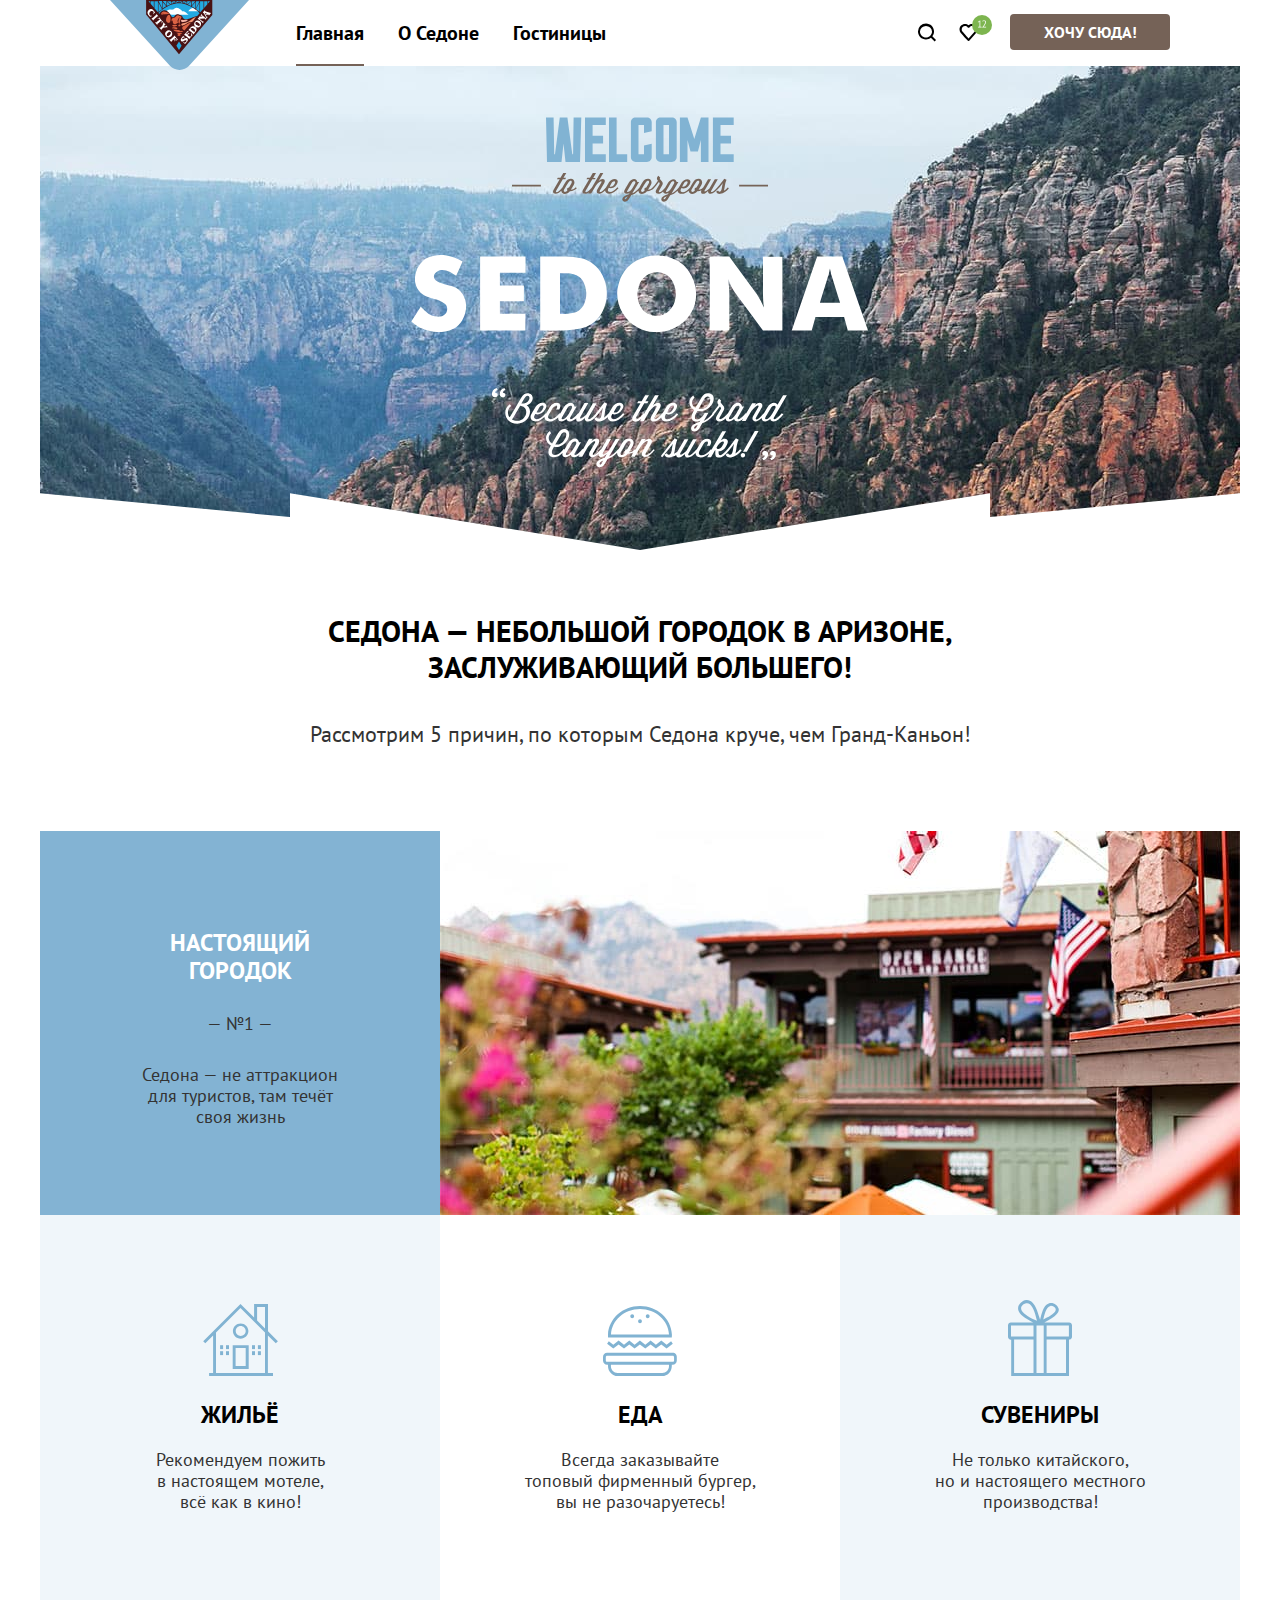
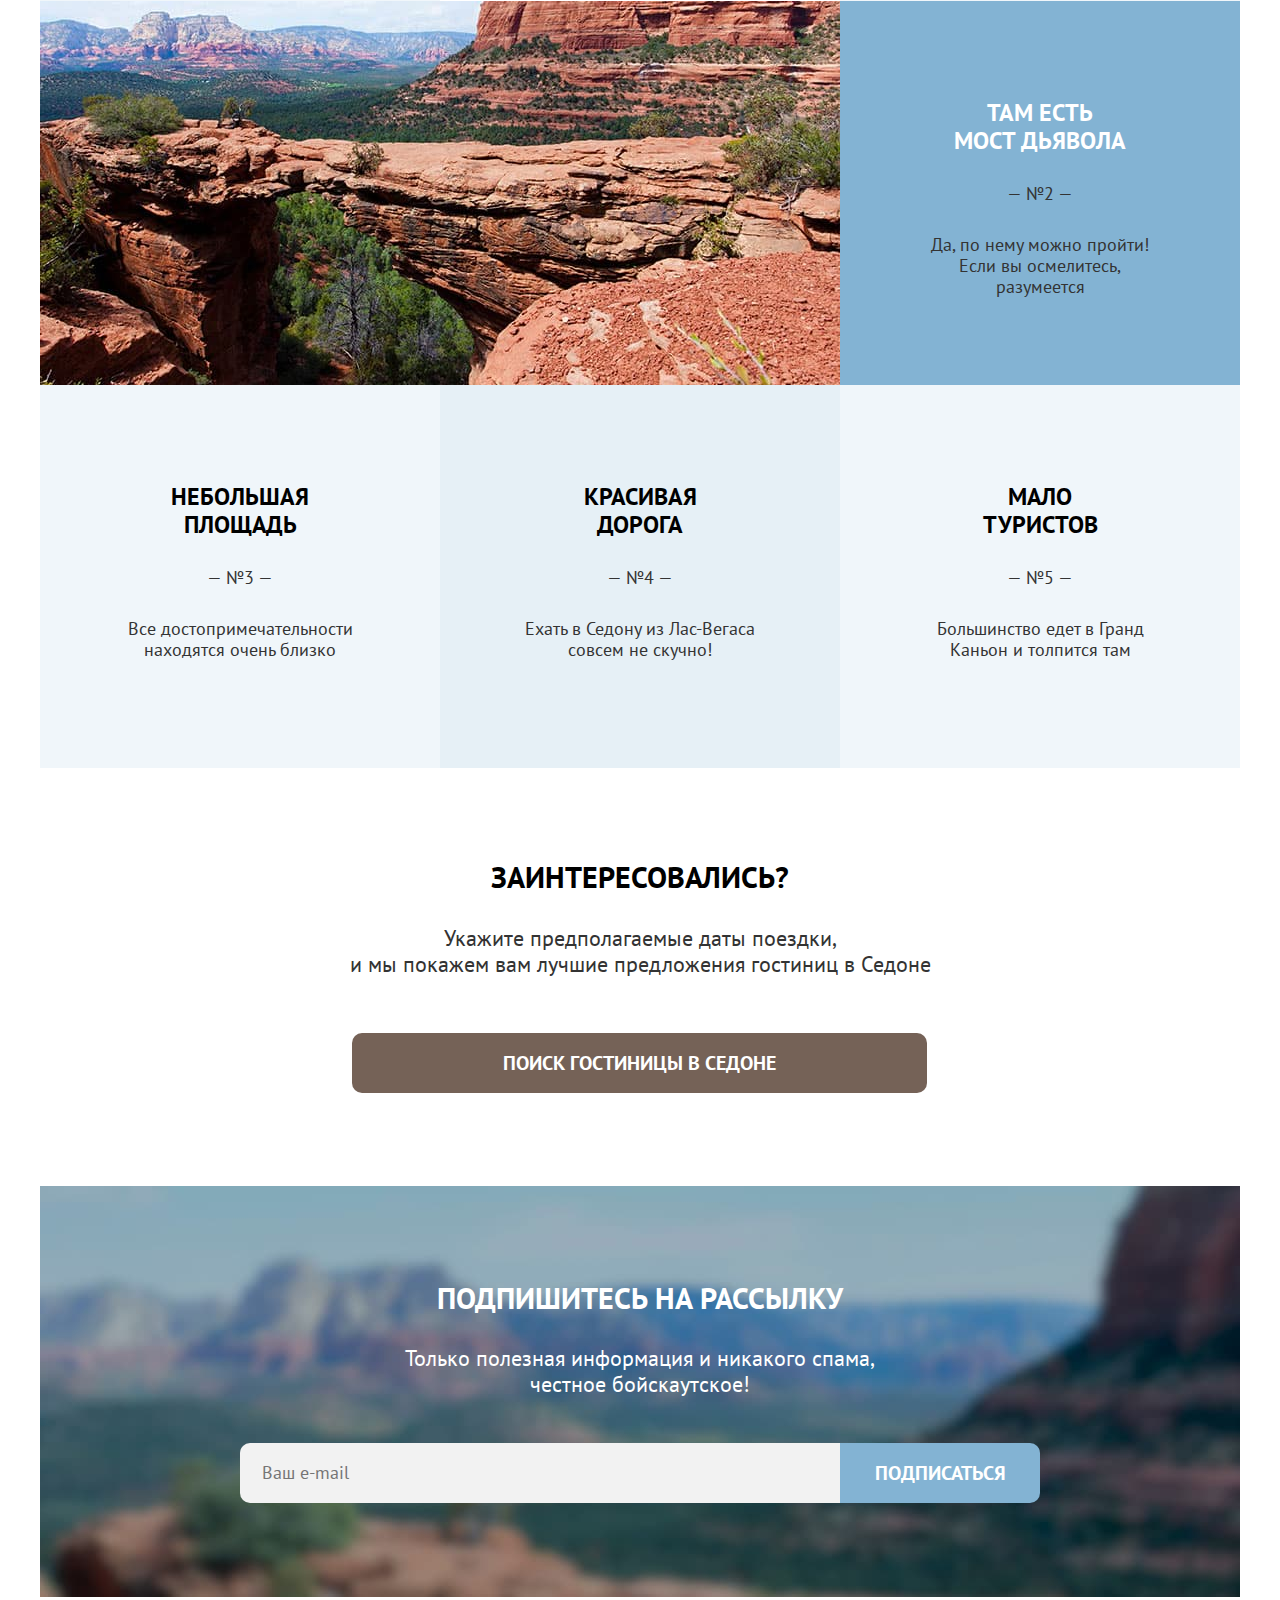
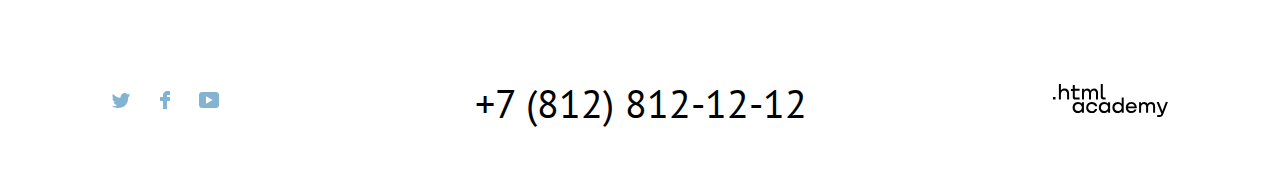
==== commit d080f126: "Защита" ====
--- a/index.html
+++ b/index.html
@@ -33,9 +33,11 @@
             </li>
             <li class="navigation-item">
               <a class="navigation-link link-icon" href="#">
-                <svg class="navigation-icon" width="19" height="17" viewBox="0 0 19 17" fill="currentColor" xmlns="http://www.w3.org/2000/svg">
-                  <path d="M9.44 17c-.3 0-.6-.1-.8-.4-5.41-6.1-6.72-7.5-7.02-7.9A5.4 5.4 0 0 1 6.03 0c1.3 0 2.51.5 3.51 1.3a5.47 5.47 0 0 1 9.03 4.1c0 1.3-.5 2.5-1.3 3.4l-7.02 7.9c-.2.2-.4.3-.8.3ZM3.43 7.5c.3.4 3.5 4 6.11 6.9l6.22-7c.5-.5.7-1.2.7-2 0-1.8-1.5-3.3-3.3-3.3-1 0-2.01.5-2.71 1.3-.3.3-.6.4-.9.4-.3 0-.6-.2-.8-.4a3.7 3.7 0 0 0-2.72-1.3c-1.8 0-3.3 1.5-3.3 3.3-.1.9.3 1.6.7 2.1-.1 0-.1 0 0 0Z"/>
-              </svg>
+                <svg class="navigation-icon heart" width="33" height="26" viewBox="0 0 33 26" fill="currentColor" xmlns="http://www.w3.org/2000/svg">
+                  <path d="M9.44381 26C9.14296 26 8.84211 25.9 8.64154 25.6C3.22622 19.5 1.92253 18.1 1.62168 17.7C0.91969 16.8 0.518555 15.6 0.518555 14.4C0.518555 11.4 2.92537 9 6.03417 9C7.33785 9 8.54126 9.5 9.5441 10.3C10.5469 9.5 11.8506 9 13.054 9C16.0625 9 18.5696 11.4 18.5696 14.4C18.5696 15.7 18.0682 16.9 17.266 17.8L10.2461 25.7C10.0455 25.9 9.84495 26 9.44381 26ZM3.42679 16.5C3.72764 16.9 6.93672 20.5 9.5441 23.4L15.7617 16.4C16.2631 15.9 16.4637 15.2 16.4637 14.4C16.4637 12.6 14.9594 11.1 13.1543 11.1C12.1515 11.1 11.1486 11.6 10.4467 12.4C10.1458 12.7 9.84495 12.8 9.5441 12.8C9.24325 12.8 8.9424 12.6 8.74183 12.4C8.03984 11.6 7.037 11.1 6.03417 11.1C4.22906 11.1 2.7248 12.6 2.7248 14.4C2.62452 15.3 3.02565 16 3.42679 16.5C3.3265 16.5 3.3265 16.5 3.42679 16.5Z"/>
+                  <rect x="13" width="20" height="20" rx="10" fill="#7DB54F"/>
+                  <path class="ffaf" d="M19.1309 11.76H20.5309V6.92L20.6309 6.33L20.2309 6.8L19.1309 7.59L18.7509 7.08L20.9509 5.38H21.3109V11.76H22.6809V12.5H19.1309V11.76ZM26.9601 7.09C26.9601 7.44333 26.8934 7.80667 26.7601 8.18C26.6334 8.54667 26.4634 8.91667 26.2501 9.29C26.0434 9.66333 25.8101 10.03 25.5501 10.39C25.2901 10.7433 25.0301 11.08 24.7701 11.4L24.2801 11.83V11.87L24.9201 11.76H27.1001V12.5H23.1201V12.21C23.2668 12.0567 23.4434 11.8667 23.6501 11.64C23.8568 11.4133 24.0701 11.1633 24.2901 10.89C24.5168 10.61 24.7368 10.3167 24.9501 10.01C25.1701 9.69667 25.3668 9.38 25.5401 9.06C25.7201 8.74 25.8634 8.42333 25.9701 8.11C26.0768 7.79667 26.1301 7.5 26.1301 7.22C26.1301 6.89333 26.0368 6.62333 25.8501 6.41C25.6634 6.19 25.3801 6.08 25.0001 6.08C24.7468 6.08 24.5001 6.13333 24.2601 6.24C24.0201 6.34 23.8134 6.45667 23.6401 6.59L23.3101 6.02C23.5434 5.82 23.8201 5.66333 24.1401 5.55C24.4601 5.43667 24.8034 5.38 25.1701 5.38C25.4568 5.38 25.7101 5.42333 25.9301 5.51C26.1501 5.59 26.3368 5.70667 26.4901 5.86C26.6434 6.01333 26.7601 6.19667 26.8401 6.41C26.9201 6.61667 26.9601 6.84333 26.9601 7.09Z" fill="#ffffff"/>
+                </svg>
                 <span class="visually-hidden">Избранное</span>
               </a>
             </li>
@@ -58,58 +60,78 @@
           <section class="advantages">
             <div class="bright-color">
             <h2 class="advantages-number">Настоящий<br> городок</h2>
-            <p class="advantages-paragraph-number">-№1-</p>
+            <p class="advantages-paragraph-number">— №1 —</p>
             <p class="advantages-paragraph">Седона — не аттракцион
                 для туристов, там течёт своя жизнь</p>
             </div>
             <img class="foto" src="images/gallery/photo-1.jpg" width="800" height="384" alt="Фото улицы Седоны">
             <div class="advantages-item blue">
-              <img class="logo-house" src="images/logo/logo-house.svg" width="75" height="72" alt="Логотип дома"> 
+              <svg class="logo-house" width="75" height="72" viewBox="0 0 75 72" fill="none" xmlns="http://www.w3.org/2000/svg">
+                <path d="M29.7 65H45.7V41.2H29.7C29.7 41.2 29.7 65 29.7 65ZM32.5999 44.0999H42.7V62.0999H32.5999V44.0999Z" fill="#81B3D2"/>
+                <path d="M72.8 39.3L74.9 37.2L65 27.3V0H51.0999V13.6L37.5 0L0.199951 37.2L2.29995 39.3L10.1 31.5V69.1H6.09995V72H70V69.1H64.9V31.5L72.8 39.3ZM62 69.1H13V28.5L37.5 4.1L62 28.5V69.1ZM62 24.4L54.0999 16.5V2.9H62V24.4Z" fill="#81B3D2"/>
+                <path d="M29.8999 27.1C29.8999 31.4 33.3999 34.8 37.5999 34.8C41.8999 34.8 45.3999 31.3 45.3999 27.1C45.3999 22.8 41.8999 19.4 37.5999 19.4C33.3999 19.4 29.8999 22.8 29.8999 27.1ZM37.6999 22.1C40.3999 22.1 42.6999 24.3 42.6999 27C42.6999 29.7 40.4999 31.9 37.6999 31.9C34.9999 31.9 32.6999 29.7 32.6999 27C32.6999 24.3 34.8999 22.1 37.6999 22.1Z" fill="#81B3D2"/>
+                <path d="M20.1 41.2H17.1V45.0999H20.1V41.2Z" fill="#81B3D2"/>
+                <path d="M26 41.2H23V45.0999H26V41.2Z" fill="#81B3D2"/>
+                <path d="M20.1 47.2H17.1V51.0999H20.1V47.2Z" fill="#81B3D2"/>
+                <path d="M26 47.2H23V51.0999H26V47.2Z" fill="#81B3D2"/>
+                <path d="M52 41.2H49V45.0999H52V41.2Z" fill="#81B3D2"/>
+                <path d="M57.8999 41.2H54.8999V45.0999H57.8999V41.2Z" fill="#81B3D2"/>
+                <path d="M52 47.2H49V51.0999H52V47.2Z" fill="#81B3D2"/>
+                <path d="M57.8999 47.2H54.8999V51.0999H57.8999V47.2Z" fill="#81B3D2"/>
+                </svg>                 
               <h3 class="advantages-title">Жильё</h3>
-              <p class="pros">Рекомендуем пожить в настоящем мотеле
+              <p class="pros">Рекомендуем пожить<br> в настоящем мотеле,<br>
                     всё как в кино!</p>
             </div>
             <div class="advantages-item white">
-              <img class="logo-food" src="images/logo/logo-burger.svg" width="73" height="70" alt="Логотип бургера"> 
+              <svg class="logo-food" width="74" height="70" viewBox="0 0 74 70" fill="none" xmlns="http://www.w3.org/2000/svg">
+                <path d="M69.9 46.7H59.3H14.6H4.1C1.8 46.7 0 48.6 0 51V54.5C0 56.9 1.9 58.7999 4.1 58.7999H5V59.9C5 65.4 9.3 70 14.6 70H59.2C64.5 70 68.8 65.5 68.8 59.9V58.7999H69.7C72 58.7999 73.8 56.9 73.8 54.5V51C74 48.7 72.1 46.7 69.9 46.7ZM66 59.9C66 63.8 63 66.9 59.3 66.9H14.6C10.9 66.9 7.9 63.7 7.9 59.9V58.7999H66V59.9ZM71.1 54.5C71.1 55.2 70.5 55.7999 69.9 55.7999H68.9H66H8H5H4C3.3 55.7999 2.8 55.2 2.8 54.5V51C2.8 50.3 3.4 49.7 4 49.7H7.7H14.6H59.2H66.1H69.8C70.5 49.7 71 50.3 71 51C71.1 51 71.1 54.5 71.1 54.5Z" fill="#81B3D2"/>
+                <path d="M15.6 38.4L21 42.5L26.3 38.4L31.6 42.5L36.9 38.4L42.3 42.5L47.6 38.4L52.9 42.5L58.3 38.4L63.6 42.5L69.8 37.8L68.1 35.3L63.6 38.7L58.3 34.6L52.9 38.7L47.6 34.6L42.3 38.7L36.9 34.6L31.6 38.7L26.3 34.6L21 38.7L15.6 34.6L10.3 38.7L5.79998 35.3L4.09998 37.8L10.3 42.5L15.6 38.4Z" fill="#81B3D2"/>
+                <path d="M8 31.5H65.9H68.8C68.8 30.9 68.9 30.3 68.9 29.6C68.9 29.2 68.9 28.8 68.9 28.4C68.2 12.7 54.2 0 37 0C19.7 0 5.7 12.7 5 28.5C5 28.9 5 29.3 5 29.7C5 30.3 5 31 5.1 31.6H8V31.5ZM37 3C52.6 3 65.4 14.3 66 28.5H8C8.6 14.4 21.4 3 37 3Z" fill="#81B3D2"/>
+                <path d="M37 17.3C38.0493 17.3 38.9 16.4046 38.9 15.3C38.9 14.1955 38.0493 13.3 37 13.3C35.9506 13.3 35.1 14.1955 35.1 15.3C35.1 16.4046 35.9506 17.3 37 17.3Z" fill="#81B3D2"/>
+                <path d="M29.2001 12.2C30.2494 12.2 31.1 11.3045 31.1 10.2C31.1 9.09538 30.2494 8.19995 29.2001 8.19995C28.1507 8.19995 27.3 9.09538 27.3 10.2C27.3 11.3045 28.1507 12.2 29.2001 12.2Z" fill="#81B3D2"/>
+                <path d="M44.7001 12.2C45.7494 12.2 46.6 11.3045 46.6 10.2C46.6 9.09538 45.7494 8.19995 44.7001 8.19995C43.6507 8.19995 42.8 9.09538 42.8 10.2C42.8 11.3045 43.6507 12.2 44.7001 12.2Z" fill="#81B3D2"/>
+                </svg>                 
               <h3 class="advantages-title">Еда</h3>
-              <p class="pros">Всегда заказывайте топовый фирменный бургер,
+              <p class="pros">Всегда заказывайте<br> топовый фирменный бургер,<br>
                   вы не разочаруетесь!</p>
             </div>
             <div class="advantages-item blue">
-              <img class="logo-souvenir" src="images/logo/logo-present.svg" width="64" height="76" alt="Логотип подарка"> 
+              <svg class="logo-souvenir" width="64" height="76" viewBox="0 0 64 76" fill="none" xmlns="http://www.w3.org/2000/svg">
+                <path d="M61.1 22.5H61H36.3C50.1 15.6 51.2 11.2 50.7 8.79997C49.5 4.79997 45 1.79997 40.7 3.39997C35.1 5.49997 33.6 13.8 32.1 19.8C30.1 13.7 28.3 5.99997 23.9 2.09997C22.6 0.999966 20.8 -0.200034 18.1 0.0999663C14.1 0.499966 8.3 5.49997 10.6 11.1C12.9 16.5 20.3 19.9 25.2 22.6H3.2H2.9C1.3 22.6 0 23.9 0 25.5V36.8C0 38.4 1.3 39.7 2.9 39.7H3.2V73V75.4V76H61V75.5V73V39.6H61.1C62.7 39.6 64 38.3 64 36.7V25.4C64 23.8 62.7 22.5 61.1 22.5ZM42.4 5.89997C44.5 5.59997 47.4 7.19997 47.7 9.09997C48.1 11.9 44.3 14.4 42.6 15.5C40.1 17.2 37.7 18.1 35.3 19.6C36.2 15.9 37.8 6.59997 42.4 5.89997ZM19.5 15.9C17.3 14.4 13 11.5 13.1 8.09997C13.2 4.49997 18.8 1.49997 21.9 4.19997C25.8 7.59997 27.6 15.3 29 20.8C25.8 19.3 22.7 18 19.5 15.9ZM25.5 73H6.1V39.6H25.5V73ZM25.5 36.5H3V25.5H25.5V36.5ZM35.7 36.5V39.5V73H28.5V39.6V36.6V25.6H35.7V36.5ZM58 73H38.6V39.6H58V73ZM60.9 36.5H38.6V25.5H60.9V36.5Z" fill="#81B3D2"/>
+              </svg>                 
               <h3 class="advantages-title">Сувениры</h3>
-              <p class="pros">Не только китайского,но и настоящего местного
+              <p class="pros">Не только китайского,<br> но и настоящего местного<br>
                   производства!</p>
             </div>  
             <img class="foto" src="images/gallery/photo-2.jpg" width="800" height="384" alt="Фото каньона">     
             <div class="bright-color">
-              <h2 class="advantages-number">Там есть мост дьявола</h2>
-              <p class="advantages-paragraph-number">-№2-</p>
+              <h2 class="advantages-number">Там есть<br> мост дьявола</h2>
+              <p class="advantages-paragraph-number">— №2 —</p>
               <p class="advantages-paragraph">Да, по нему можно пройти!
               Если вы осмелитесь, разумеется</p>
             </div>        
             <div class="middle-color">
-              <h2 class="advantages-number">Небольшая площадь</h2>
-              <p class="advantages-paragraph-number">-№3-</p>
-              <p class="advantages-paragraph">Все достопримечательности
+              <h2 class="advantages-number">Небольшая<br> площадь</h2>
+              <p class="advantages-paragraph-number">— №3 —</p>
+              <p class="advantages-paragraph-long">Все достопримечательности
               находятся очень близко</p>
             </div>
             <div class="dim-color">
-              <h2 class="advantages-number">Красивая дорога</h2>
-              <p class="advantages-paragraph-number">-№4-</p>
-              <p class="advantages-paragraph">Ехать в Седону из Лас-Вегаса
+              <h2 class="advantages-number">Красивая<br> дорога</h2>
+              <p class="advantages-paragraph-number">— №4 —</p>
+              <p class="advantages-paragraph-long">Ехать в Седону из Лас-Вегаса
               совсем не скучно!</p>
             </div>
             <div class="middle-color">
-              <h2 class="advantages-number">Мало туристов</h2>
-              <p class="advantages-paragraph-number">-№5-</p>
-              <p class="advantages-paragraph">Большинство едет в Гранд
-              и толпится там</p>
+              <h2 class="advantages-number">Мало<br> туристов</h2>
+              <p class="advantages-paragraph-number">— №5 —</p>
+              <p class="advantages-paragraph-long">Большинство едет в Гранд Каньон и толпится там</p>
             </div>
           </section>
           <section class="hotel-search">
             <h2 class="hotel-search-interest">Заинтересовались?</h2>
-            <p class="paragraph-data">Укажите предполагаемые даты поездки,<br> и мы покажем вам лучшие предложения гостиниц в Седоне</p>
+            <p class="paragraph-data">Укажите предполагаемые даты поездки,<br>и мы покажем вам лучшие предложения гостиниц в Седоне</p>
             <a class="hotel-search-link" href="#">Поиск гостиницы в Седоне</a>
           </section>
           <section class="distribution">
@@ -183,14 +205,15 @@
             </div>
             <div class="modal-line">
               <label class="modal-text">Дата выезда:</label>
-              <input class="modal-input" type="text" value="27 апреля 2020">
+              <input class="modal-input" type="text" value="1 сентября 2021">
               <span class="departure">На эти даты есть свободные номера. Пока есть.</span>
             </div>
             <div class="quantity-people">
               <label class="modal-text">Взрослые:</label>
               <div class="container-minus-plus">
                 <input class="modal-input-quantity" type="text" value="2">
-                <span class="minus-plus"></span>
+                <button class="quantity-people-button people-plus"></button>
+                <button class="quantity-people-button people-minus"></button>
               </div>
             </div>
             <div class="quantity-child">
@@ -216,14 +239,29 @@
                 </span>
               </span>
               <div class="container-minus-plus">
-                <input class="modal-input-quantity" type="text" value="1">
-                <span class="minus-plus"></span>
+                <input class="modal-input-quantity modal-quantity-child" type="text" value="1">
+                <button class="quantity-child-button child-plus"></button>
+                <button class="quantity-child-button child-minus"></button>
               </div>
             </div>
             <button type="button" class="modal-button">Найти</button>
           </section>
         </div>
       </div> 
-    </div>   
+    </div>
+    <!-- <div style="
+      position: absolute;
+      width: 1280px;
+      height: 3315px;
+      margin: 0 auto;
+      background-image: url('images/Modal-window.png');
+      position: absolute;
+      background-repeat: no-repeat;
+      opacity: 0.5;
+      left: 50%;
+      transform: translateX(-50%);
+      filter: invert(1);
+      pointer-events: none;">
+    </div>   -->
   </body>
 </html>
--- a/styles/styles.css
+++ b/styles/styles.css
@@ -87,8 +87,7 @@
 
 .navigation-user {
     width: 84px;
-    margin-left: auto;
-    
+    margin-left: auto; 
 }
 
 .navigation-link {
@@ -104,6 +103,10 @@
     color: #000000;
 }
 
+.ffaf:active {
+    opacity: 0.3;
+}
+
 .navigation-link:hover {
     color: #756257;
 }
@@ -111,6 +114,11 @@
 .navigation-link:active {
     color: rgba(117, 98, 87, 0.3);
 }
+
+/* .navigation-link:active ~ .ffaf:active {
+    color: #ffffff;
+    opacity: 0.3;
+} */
 
 .navigation-link-current::before {
     position: absolute;
@@ -131,6 +139,10 @@
     margin: auto;
 }
 
+.heart {
+    margin: 15px -2px 25px auto;
+}
+
 .navigation-user .navigation-link {
     min-height: 17px;
     min-width: 18px;
@@ -142,7 +154,7 @@
 
 .navigation-item-button {
     width: 160px;
-    margin: 14px 70px 14px 20px;
+    margin: 14px 0 14px 20px;
 }
 
 .navigation-link-button {
@@ -211,7 +223,7 @@
     text-align: center;
     text-transform: uppercase;
     margin: 0;
-    padding: 63px 240px 23px;
+    padding: 63px 240px 31px;
 }
 
 .paragraph {
@@ -245,7 +257,7 @@
     margin: 0;
     width: 400px;
     padding-top: 98px;
-    padding-bottom: 25px;
+    padding-bottom: 28px;
     font-weight: 700;
     font-size: 24px;
     line-height: 28px;
@@ -277,7 +289,7 @@
     font-weight: 400;
     width: 250px;
     margin: 0;
-    padding: 0 75px 26px;
+    padding: 0 75px 30px;
     color: #333333;
     text-transform: none; 
 }
@@ -287,13 +299,25 @@
     font-size: 18px;
     line-height: 21px;
     font-weight: 400;
-    width: 220px;
+    min-width: 220px;
     margin: 0;
     padding: 0 90px 77px;
     color: #333333;
     text-transform: none;
 }
 
+.advantages .advantages-paragraph-long {
+    font-family: inherit;
+    font-size: 18px;
+    line-height: 21px;
+    font-weight: 400;
+    min-width: 250px;
+    margin: 0;
+    padding: 0 75px 108px;
+    color: #333333;
+    text-transform: none;
+}
+
 .blue {
     font-family: inherit;
     background-color: rgba(131, 179, 211, 0.12);
@@ -305,15 +329,15 @@
 }
 
 .logo-house {
-    padding: 80px 162px 23px;
+    padding: 89px 162px 19px;
 }
 
 .logo-food {
-    padding: 91px 163px 23px;
+    padding: 91px 163px 19px;
 }
 
 .logo-souvenir {
-    padding: 85px 168px 23px;
+    padding: 85px 168px 19px;
 }
 
 .advantages-title {
@@ -335,7 +359,7 @@
     color: #333333;
     text-transform: none;
     margin: 0;
-    padding: 0 75px 79px;
+    padding: 0 75px 89px;
 }
 
 .main-page-image {
@@ -367,7 +391,8 @@
     color: #333333;
     margin: 0;
     width: 720px;
-    padding: 15px 240px 71px;
+    padding: 15px 240px 56px;
+    text-align: center;
 }
 
 .hotel-search-link {
@@ -382,7 +407,7 @@
     text-transform: uppercase;
     display: block;
     width: 575px;
-    padding: 15px 0;
+    padding: 12px 0;
     margin: 0 312px 93px;
     border-radius: 10px;
 }
@@ -419,7 +444,7 @@
     font-weight: 700;
     margin: 0;
     width: 720px;
-    padding: 94px 240px 15px;
+    padding: 94px 240px 29px;
 }
 
 .paragraph-info {
@@ -428,7 +453,7 @@
     font-weight: 400;
     margin: 0;
     width: 720px;
-    padding: 0 240px 26px;
+    padding: 0 240px 46px;
 } 
 
 .news-form {
@@ -442,10 +467,10 @@
     font-weight: 400;
     font-size: 18px;
     line-height: 26px;
-    width: 600px;
+    width: 560px;
     background-color: #F2F2F2;
     border-radius: 10px 0px 0px 10px;
-    padding: 0 20px;
+    padding: 0 18px 0 22px;
     border: none;
 }
 
@@ -478,10 +503,10 @@
 .social {
     width: 150px;
     padding: 0;
-    margin-top: 40px;
-    margin-right: auto;
+    margin-top: 37px;
+    margin-right: 30px;
     margin-bottom: 53px;
-    margin-left: 72px;
+    margin-left: 61px;
 }
 
 .social-networks {
@@ -496,6 +521,10 @@
 .social-networks-item {
     min-height: 15px;
     min-width: 10px;
+}
+
+.social-networks-item:not(:last-child) {
+    margin-right: 4px;
 }
 
 .social-networks-link {
@@ -555,16 +584,14 @@
 
 .site {
     min-width: 160px;
-    margin-top: 34px;
-    margin-right: 62px;
+    margin-top: 33px;
+    margin-right: 37px;
     margin-bottom: 32px;
     margin-left: auto;
 }
 
 .developer-site {
     display: flex;
-    /* align-items: center;
-    justify-content: center; */
     width: 115px;
     height: 34px;
     padding: 8px 10px;
@@ -608,17 +635,17 @@
 .catalog-header-title {
     font-weight: 700;
     font-size: 60px;
-    line-height: 78px;
-    margin: 0;
-    padding: 35px 601px 5px 71px;
+    line-height: 61px;
+    margin: 0;
+    padding: 41px 601px 0 71px;
 }
 
 .breadcrumbs {
     display: flex;
     flex-wrap: wrap;
     margin: 0;
-    margin-left: 68px;
-    margin-bottom: 45px;
+    margin-left: 66px;
+    margin-bottom: 43px;
     padding: 0;
     list-style-type: none;
     align-items: center;
@@ -645,7 +672,7 @@
 
 .breadcrumbs-link-main {
     position: absolute;
-    padding: 7px 8px 9px;
+    padding: 8px 8px 8px;
     top: 0;
 }
 
@@ -697,6 +724,7 @@
 
 .filter-item {
     list-style-type: none;
+    margin-left: 2px;
 }
 
 .infrasructure,
@@ -707,7 +735,7 @@
     font-weight: 400;
     font-size: 18px;
     line-height: 23px;
-    padding-left: 39px;
+    padding-left: 38px;
     font: inherit;
 }
 
@@ -728,29 +756,28 @@
     line-height: 23px;
 }
 
+.infrasructure-input:checked + .infrasructure-mark {
+    width: 20px;
+    height: 20px;
+    background-image: url("../images/Vector.svg");
+    background-repeat: no-repeat;
+    background-position: center center;
+    content: "";
+}
+
 .infrasructure:hover .infrasructure-mark{
     opacity: 0.6;
 }
 
-/* Почему не появляется бордер при фокусе? */
-.infrasructure:focus .infrasructure-mark{
+.infrasructure:focus-within .infrasructure-mark{
     outline: 3px solid #83B3D3;
+    opacity: 0.6;
 }
 
 .infrasructure:active .infrasructure-mark{
     opacity: 0.3;
 }
 
-/* .infrasructure-input[type="checkbox"]:checked + .infrasructure-mark:active {
-  position: absolute;
-  opacity: 0.3;
-  background: #3F5E72;
-  top: 7px;
-  left: 2px;
-  background: url(../images/Vector.svg) no-repeat center center;
-  content: "";
-  background-color: #242424;
-} */
 .type-of-housing-mark {
     position: absolute;
     width: 20px;
@@ -761,13 +788,12 @@
     border-radius: 50%;
 }
 
-/* Почему не появляется бордео при фокусе? */
-.type-of-housing:focus .type-of-housing-mark{
+.type-of-housing:focus-within .type-of-housing-mark{
     outline: 3px solid #83B3D3;
 }
 
 .filter-item:not(:last-child) {
-    margin-bottom: 13px;
+    margin-bottom: 10px;
 }
 
 .catalog-filter-type {
@@ -799,13 +825,16 @@
     font-weight: 700;
     font-size: 20px;
     line-height: 26px;
-    margin-bottom: 30px;   
+    margin-bottom: 27px;  
+    padding: 0; 
 }
 
 .difference {
     display: flex;
     justify-content: space-between;
-    height: 48px;
+    width: 283px;
+    height: 44px;
+    margin-top: 7px;
     border: 2px solid #FFFFFF;
     border-radius: 4px;
 }
@@ -822,9 +851,13 @@
 
 .range-input {
     width: 75px;
-    font: inherit;
-    margin-left: 19px;
-    padding: 0 2px;
+    font-family: 'PT Sans';
+    font-weight: 400;
+    font-size: 18px;
+    line-height: 23px;
+    margin-left: 15px;
+    padding-top: 3px;
+    padding-left: 2px;
     color: #FFFFFF;
     background-color: transparent;
     border: none;
@@ -837,18 +870,31 @@
   margin: 0;
 }
 
+.input-max {
+    margin-top: 2px;
+    margin-left: 14px;
+}
+
 .price-range {
-    margin-right: 17px;
+    font-family: 'PT Sans';
+    font-weight: 400;
+    font-size: 18px;
+    line-height: 23px;
+    margin-right: 12px;
     margin-left: auto;
     align-self: center;
     color: #FFFFFF;
     opacity: 0.3;
+}
+
+.range-max {
+    margin-right: 14px;
 }
 
 .range-stripe {
     position: relative;
     height: 4px;
-    margin-top: 32px;
+    margin-top: 28px;
     background-color: rgba(255, 255, 255, 0.3);
 }
 
@@ -883,14 +929,14 @@
 
 .square-max {
     top: -8px;
-    right: -8px;
+    right: -9px;
 }
 
 .catalog-filter-button {
     display: flex;
     flex-direction: column;
     width: 160px;
-    margin-top: 56px;
+    margin-top: 60px;
     margin-left: auto;
     margin-right: 72px;
     padding: 0;
@@ -922,7 +968,11 @@
 
 .button-reset {
     box-sizing: content-box;
-    margin-top: 20px;
+    font-family: 'PT Sans';
+    font-weight: 400;
+    font-size: 18px;
+    line-height: 23px;
+    margin-top: 19px;
     border: 0;
     cursor: pointer;
     color: #FFFFFF;
@@ -949,18 +999,26 @@
     line-height: 39px;
     text-transform: uppercase;
     width: 1057px;
-    margin: 44px 72px 33px;
+    margin: 44px 72px 53px 71px;
 }
 
 .find-page {
     min-width: 337px;
-    margin: 6px 192px 3px 0;
+    margin: 5px 192px 3px 0;
 }
 
 .control {
     width: 287px;
     border: 2px solid #E6E6E6;
     border-radius: 4px;
+}
+
+.select{
+    display: flex;
+    flex-wrap: wrap;
+    width: 287px;
+    align-items: center;
+    margin-right: auto;
 }
 
 .select-control {
@@ -968,7 +1026,7 @@
     width: 100%;
     border: 2px solid #E6E6E6;
     border-radius: 4px;
-    padding: 12px 127px 12px 19px;
+    padding: 10px 54px 10px 17px;
     font-weight: 400;
     font-size: 18px;
     line-height: 23px;
@@ -1005,7 +1063,6 @@
 .show-item {
     width: 44px;
     height: 44px;
-    /* padding: 17px 16px; */
     border: 2px solid #E6E6E6;
     border-radius: 4px;
     background-color: #FFFFFF;
@@ -1033,14 +1090,6 @@
     border: 2px solid #000000;
 }
 
-.hotel-name {
-    font-weight: 700;
-    font-size: 24px;
-    line-height: 31px;
-    color: #000000;
-    background-color: #FFFFFF;
-}
-
 .options {
     width: 1056px;
     margin: 0 auto;
@@ -1048,8 +1097,9 @@
 
 .options-list {
     display: grid;
-    gap: 10px;
-    grid-template-columns: repeat(3, 345px);
+    column-gap: 18px;
+    row-gap: 7px;
+    grid-template-columns: repeat(3, 340px);
     margin: 0;
     padding: 0;
     list-style-type: none;
@@ -1063,39 +1113,51 @@
     padding: 20px;
 }
 
+.options-item-link {
+    text-decoration: none;
+}
+
 .hotel-name {
-    margin: 16px 91px 2px 0;
+    font-weight: 700;
+    font-size: 24px;
+    line-height: 31px;
+    width: 100%;
+    color: #000000;
+    background-color: #FFFFFF;
+    margin: 16px 91px 16px 0;
 }
 
 .options-item-image {
     display: block;
     margin: 0 auto;
     padding: 0;
+    width: 300px;
+    height: 206px;
 }
 
 .options-item-image:hover {
     opacity: 0.6;
 }
 
-.options-item-image:focus {
-    border: 3px solid #83B3D3;
+.options-item-link:focus {
+    outline: none;
+}
+
+.options-item-link:focus-within .options-item-image {
+    outline: 3px solid #83B3D3;
 }
 
 .options-item-image:active {
     opacity: 0.3;
 }
 
-.options-item-link {
-    text-decoration: none;
-}
-
 .info-item {
     display: flex;
     flex-wrap: wrap;
 }
 
 .type {
-    width: 100px;
+    width: 133px;
     margin-bottom: 16px;
     font-weight: 400;
     font-size: 18px;
@@ -1105,8 +1167,8 @@
 }
 
 .options-item-price {
-    width: 100px;
-    margin: 0 64px 16px auto;
+    width: 142px;
+    margin: 0 0 16px auto;
     font-weight: 400;
     font-size: 18px;
     line-height: 23px;
@@ -1124,7 +1186,6 @@
 .link {
     width: 133px;
     margin-right: auto;
-    padding: 9px 0;
     font-weight: 700;
     text-align: center;
     text-transform: uppercase;
@@ -1141,7 +1202,7 @@
 
 .link:focus {
     background: #615048;
-    border: 3px solid #83B3D3;
+    outline: 3px solid #83B3D3;
 }
 
 .link:active {
@@ -1162,23 +1223,18 @@
     border: none;
 }
 
-.favorites:hover,
-.load-more:hover {
+.favorites:hover {
     background: #68A2CA;
-    outline: 1px solid #756257
-
-}
-
-.favorites:focus,
-.load-more:focus  {
+
+}
+
+.favorites:focus  {
     background: #68A2CA;
     outline: 3px solid #756257;
 }
 
-.favorites:active,
-.load-more:active  {
+.favorites:active {
     background: #68A2CA;
-    outline: 1px solid #756257;
     opacity: 0.3;
 }
 
@@ -1210,12 +1266,12 @@
 }
 
 .stars-image {
-    margin: 26px 0 10px 0;
+    margin: 24px 0 10px 0;
 }
 
 .rating {
     width: 160px;
-    margin-top: 16px;
+    margin-top: 14px;
     margin-left: auto;
     padding: 9px 0 10px 0;
     font-weight: 400;
@@ -1225,14 +1281,39 @@
     text-transform: uppercase;
     color: #333333;
     background-color: #F2F2F2;
+    border-radius: 4px;
+}
+
+.options-load {
+    position: relative;
+}
+
+.options-stripe::after,
+.options-stripe::before {
+    position: absolute;
+    content: "";
+    width: 1055px;
+    height: 2px;
+    background-color: #E6E6E6;
+    transform: rotate(180deg);
+}
+
+.options-stripe::before {
+    top: -30px;
+}
+
+.options-stripe::after {
+    bottom: -30px;
 }
 
 .load-more {
     display: block;
-    margin-top: 54px;
+    margin-top: 61px;
     margin-left: auto;
     margin-right: auto;
+    font-family: 'PT Sans';
     width: 620px;
+    height: 60px;
     padding: 17px 0;
     font-weight: 700;
     font-size: 20px;
@@ -1242,13 +1323,14 @@
     background-color: #83B3D3;
     cursor: pointer;
     border: 0;
+    border-radius: 4px;
 }
 
 .pagination {
     display: flex;
     width: 1056px;
     padding: 0;
-    margin: 30px 72px 90px;
+    margin: 60px 72px 69px;
 }
 
 .page-number-list {
@@ -1275,6 +1357,7 @@
     color: #FFFFFF;
     background-color: #83B3D3;
     text-decoration: none;
+    border-radius: 4px;
 }
 
 .page-number-current {
@@ -1290,7 +1373,7 @@
 .quantity {
     display: flex;
     width: 386px;
-    margin: 3px 0 4px 301px;
+    margin: 3px 0 4px 300px;
 }
 
 .number-of-hotels {
@@ -1300,14 +1383,24 @@
     color: #333333;
     background-color: #FFFFFF;
     width: 175px;
-    margin: 16px 51px 16px 0;
+    margin: 13px 51px 17px 0;
 }
 
 .options-select-control {
     width: 160px;
-    margin: 3px 0 4px;
+    margin: 0 0 5px;
     border: 2px solid #E6E6E6;
     border-radius: 4px;
+    font: inherit;
+    padding: 10px 49px 10px 14px;
+    font-weight: 400;
+    font-size: 18px;
+    line-height: 23px;
+    background-image: url("../images/dropdown\ 1.svg");
+    background-repeat: no-repeat;
+    background-position: right 21px center;
+    appearance: none;
+    box-sizing: border-box;
 }
 
 .distribution-catalog {
@@ -1326,7 +1419,7 @@
     line-height: 36px;
     text-transform: uppercase;
     width: 720px;
-    margin: 0 auto 15px;
+    margin: 0 auto 46px;
 }
 
 .paragraph-info-catalog {
@@ -1335,7 +1428,7 @@
     font-weight: 400;
     color: #333333;
     width: 720px;
-    margin: 0 auto 26px;
+    margin: 0 auto 46px;
 }
 
 .form-button {
@@ -1382,7 +1475,7 @@
     flex-wrap: wrap;
     justify-content: space-between;
     margin: auto;
-    padding: 54px 70px 70px;
+    padding: 54px 72px 70px 68px;
     background-color: #FFFFFF;
     box-sizing: border-box;
     width: 715px;
@@ -1397,7 +1490,7 @@
     line-height: 40px;
     text-transform: uppercase;
     width: 499px;
-    margin: 8px auto 32px 0;
+    margin: 5px auto 32px 0;
 }
 
 .modal-close-button {
@@ -1406,12 +1499,9 @@
     height: 53px;
     background: #F2F2F2;
     border: none;
-    /* background-image: url("../images/Close-button.svg");
-    background-repeat: no-repeat;
-    background-position: center; */
     cursor: pointer;
     border-radius: 50%;
-    margin: 0 0 54px 0;
+    margin: 0 0 53px 0;
     padding: 0;
     color: #000000;
 }
@@ -1433,7 +1523,7 @@
 .close {
     position: absolute;
     top: 20px;
-    right: 20px;
+    right: 19px;
 }
 
 .modal-content {
@@ -1441,67 +1531,95 @@
     flex-wrap: wrap;
 }
 
-.modal-line {
+.modal-line{
     display: flex;
     flex-wrap: wrap;
     margin: 0;
-    margin-bottom: 11px;
-}
+    margin-bottom: 14px;
+}
+
+/* .modal-line-departure {
+    display: flex;
+    flex-wrap: wrap;
+    margin: 0;
+    margin-bottom: 14px;
+} */
 
 .modal-text {
+    display: flex;
     font-family: PT Sans;
     font-weight: 700;
     font-size: 18px;
     line-height: 40px;
     color: #000000;
-    width: 155px;
-
+    width: 153px;
+    padding-top: 5px;
+    padding-left: 2px;
 }
 
 .modal-input {
+    display: flex;
     width: 420px;
+    height: 50px;
     font-family: PT Sans;
     font-weight: 700;
     font-size: 18px;
     line-height: 40px;
-    color: #000000;
-    padding: 0 246px 0 19px;
+    color: rgba(0, 0, 0, 0.6);
+    padding: 0 47px 4px 21px;
     background: #F2F2F2;
     border-radius: 4px;
     background-image: url("../images/calendar.svg");
     background-repeat: no-repeat;
-    background-position: right 19px center;
+    background-position: right 17px center;
     appearance: none;
     box-sizing: border-box;
     border: none;
 }
 
+.modal-input:hover {
+    background: #E6E6E6;
+}
+
+.modal-input:focus {
+    background: #E6E6E6;
+    outline: 3px solid #83B3D3;
+}
+
+.modal-input:active {
+    background: #FFFFFF;
+    outline: 2px solid #000000;
+    color: rgba(0, 0, 0, 1);
+}
+
 .entry {
     font-weight: 400;
     font-size: 16px;
-    line-height: 40px;
     color: #FF5757;
     margin: 0;
-    margin-left: 155px;
+    margin-left: 157px;
 }
 
 .departure {
     font-weight: normal;
     font-size: 16px;
-    line-height: 40px;
     color: #333333;
-    margin-left: 155px;
+    margin-left: 157px;
+}
+
+.container-minus-plus {
+    position: relative;
 }
 
 .quantity-people {
     display: flex;
-    margin-right: auto;
     margin-bottom: 40px;
 }
 
 .quantity-child {
     display: flex;
     margin-bottom: 40px;
+    margin-left: auto;
 }
 
 .text-range {
@@ -1510,13 +1628,16 @@
     font-size: 18px;
     line-height: 40px;
     color: #000000;
-    margin-right: 18px;
+    margin-right: 27px;
+    display: flex;
+    align-items: center;
+    padding-top: 1px;
 }
 
 .tooltip {
     position: absolute;
     margin-top: 4px;
-    margin-right: 18px;
+    margin-left: 53px;
     width: 25px;
     height: 25px;
 }
@@ -1551,10 +1672,9 @@
     line-height: 20px;
     font-weight: 400;
     text-transform: none;
-    padding: 15px 18px 18px 22px;
+    padding: 20px 18px 23px 22px;
     box-shadow: 0px 15px 30px rgba(0, 0, 0, 0.3);
     border-radius: 10px;
-    display: block;
     width: 256px;
     position: absolute;
     top: 100%;
@@ -1563,6 +1683,7 @@
     left: 50%;
     transform: translateX(-50%);
     display: none;
+    box-sizing: border-box;
   }
 
   .tooltip-toggle:hover + .tooltip-text,
@@ -1583,74 +1704,120 @@
     margin-right: auto;
   }
 
-.container-minus-plus {
-    position: relative;
-}
-
 .modal-input-quantity {
     font-family: PT Sans;
     font-weight: 700;
     font-size: 18px;
-    line-height: 40px;
     color: #000000;
     width: 69px;
-    padding-left: 32px;
-    padding-right: 32px;
+    padding: 0 30px 0 34px;
     text-align: center;
     background: #F2F2F2;
     border-radius: 4px;
     border: none;
-    
-}
-
-.minus-plus::before {
-    content: "";
+    height: 50px;
+}
+
+.modal-quantity-child {
+    padding: 0 31px 0 31px;
+}
+
+.quantity-child-button,
+.quantity-people-button {
     position: absolute;
     width: 25px;
     height: 25px;
+    box-sizing: border-box;
+    border: none;
+    cursor: pointer;
+    background: #F2F2F2;
+}
+
+.child-plus,
+.people-plus {
+    right: 13px;
+    bottom: 13px;
+}
+
+.child-minus,
+.people-minus {
     left: 13px;
-    top: 50%;
-    background-image: url("../images/Minus.svg");
-    background-repeat: no-repeat;
-}
-
-.minus-plus::after {
+    bottom: 13px;
+}
+
+.child-minus::before,
+.people-minus::before {
     content: "";
     position: absolute;
-    width: 25px;
-    height: 25px;
-    right: 13px;
-    top: 15px;
-    background-image: url("../images/Plus.svg");
-    background-repeat: no-repeat;
-}
-
-.minus-plus::before(:hover), 
-.minus-plus::after(:hover) {
+    width: 13px;
+    height: 1px;
+    left: 6px;
+    top: 50%;
+    background: #000000;
+    opacity: 0.3;
+}
+
+.child-plus::before,
+.child-plus::after,
+.people-plus::before,
+.people-plus::after {
+    content: "";
+    position: absolute;
+    width: 13px;
+    height: 1px;
+    left: 6px;
+    top: 50%;
+    background: #000000;
+    opacity: 0.3;
+}
+
+.child-plus::after,
+.people-plus::after {
+    transform: rotate(-90deg);
+}
+
+.people-minus:hover:before,
+.child-minus:hover:before,
+.people-plus:hover:before, 
+.people-plus:hover:after,
+.child-plus:hover:before, 
+.child-plus:hover:after {
     opacity: 1;
 }
 
-.minus-plus::before(:focus), 
-.minus-plus::after(:focus) {
+.people-minus:focus:before,
+.child-minus:focus:before,
+.people-plus:focus:before, 
+.people-plus:focus:after,
+.child-plus:focus:before, 
+.child-plus:focus:after {
+    opacity: 1;
+}
+
+.quantity-child-button:focus,
+.quantity-people-button:focus {
     outline: 3px solid #83B3D3;
-    border-radius: 4px; 
-}
-
-.minus-plus:active {
-    opacity: 0; 
+    border-radius: 4px;
+}
+
+.people-minus:focus:before,
+.child-minus:focus:before,
+.people-plus:focus:before, 
+.people-plus:focus:after,
+.child-plus:focus:before, 
+.child-plus:focus:after {
+    opacity: 0.2; 
 }
 
 .modal-button {
     font-family: inherit;
     display: inline-block;
-    flex-wrap: wrap;
     font-weight: 700;
     font-size: 20px;
     line-height: 40px;
     width: 575px;
     height: 60px;
-    padding: 0;
-    text-align: center;
+    padding: 0 67px 1px 70px;
     text-transform: uppercase;
     color: #FFFFFF;
     background: #83B3D3;
@@ -1659,7 +1826,20 @@
     cursor: pointer;
 }
 
-/* .modal-container-close {
+.modal-button:hover {
+    background: #68A2CA;
+}
+
+.modal-button:focus {
+    outline: 3px solid #756257;
+}
+
+.modal-button:active {
+    background: #68A2CA;
+    color: rgba(255, 255, 255, 0.3);
+}
+
+.modal-container-close {
     display: none;
-} */
-
+}
+
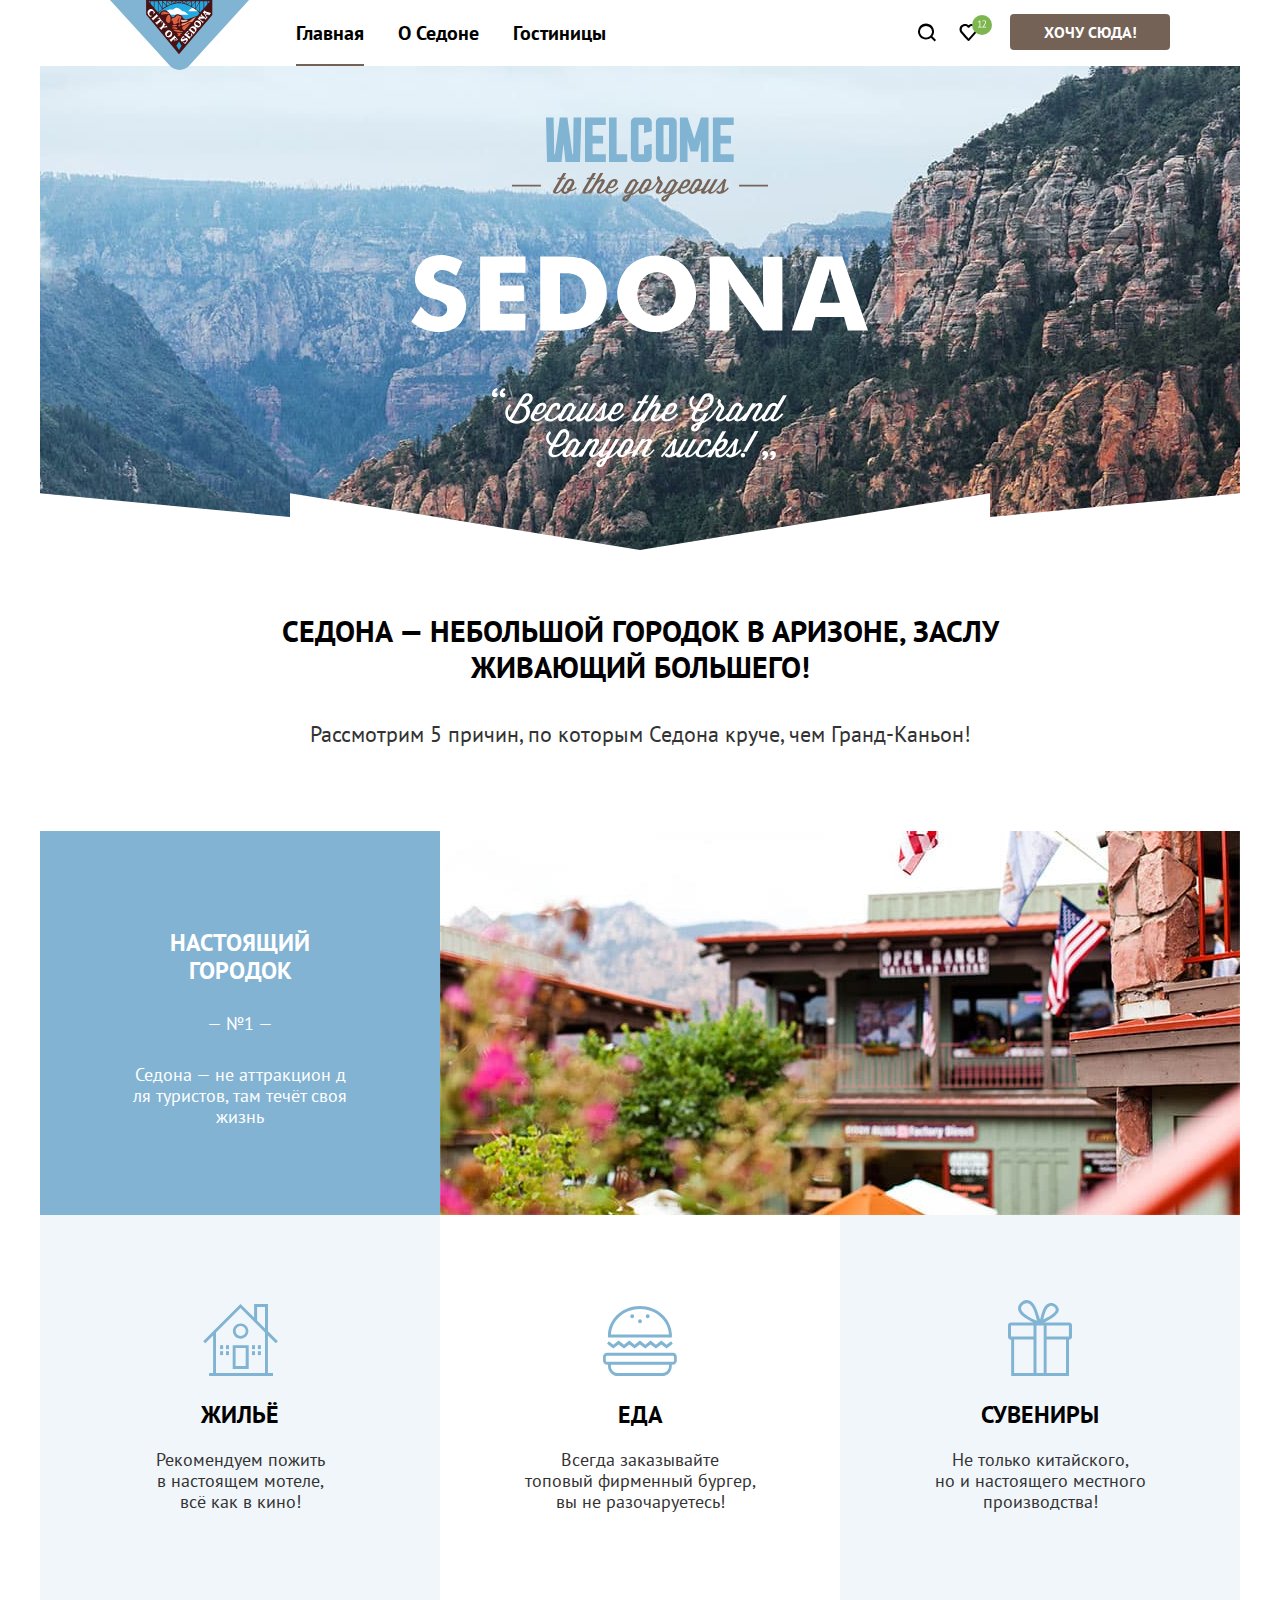
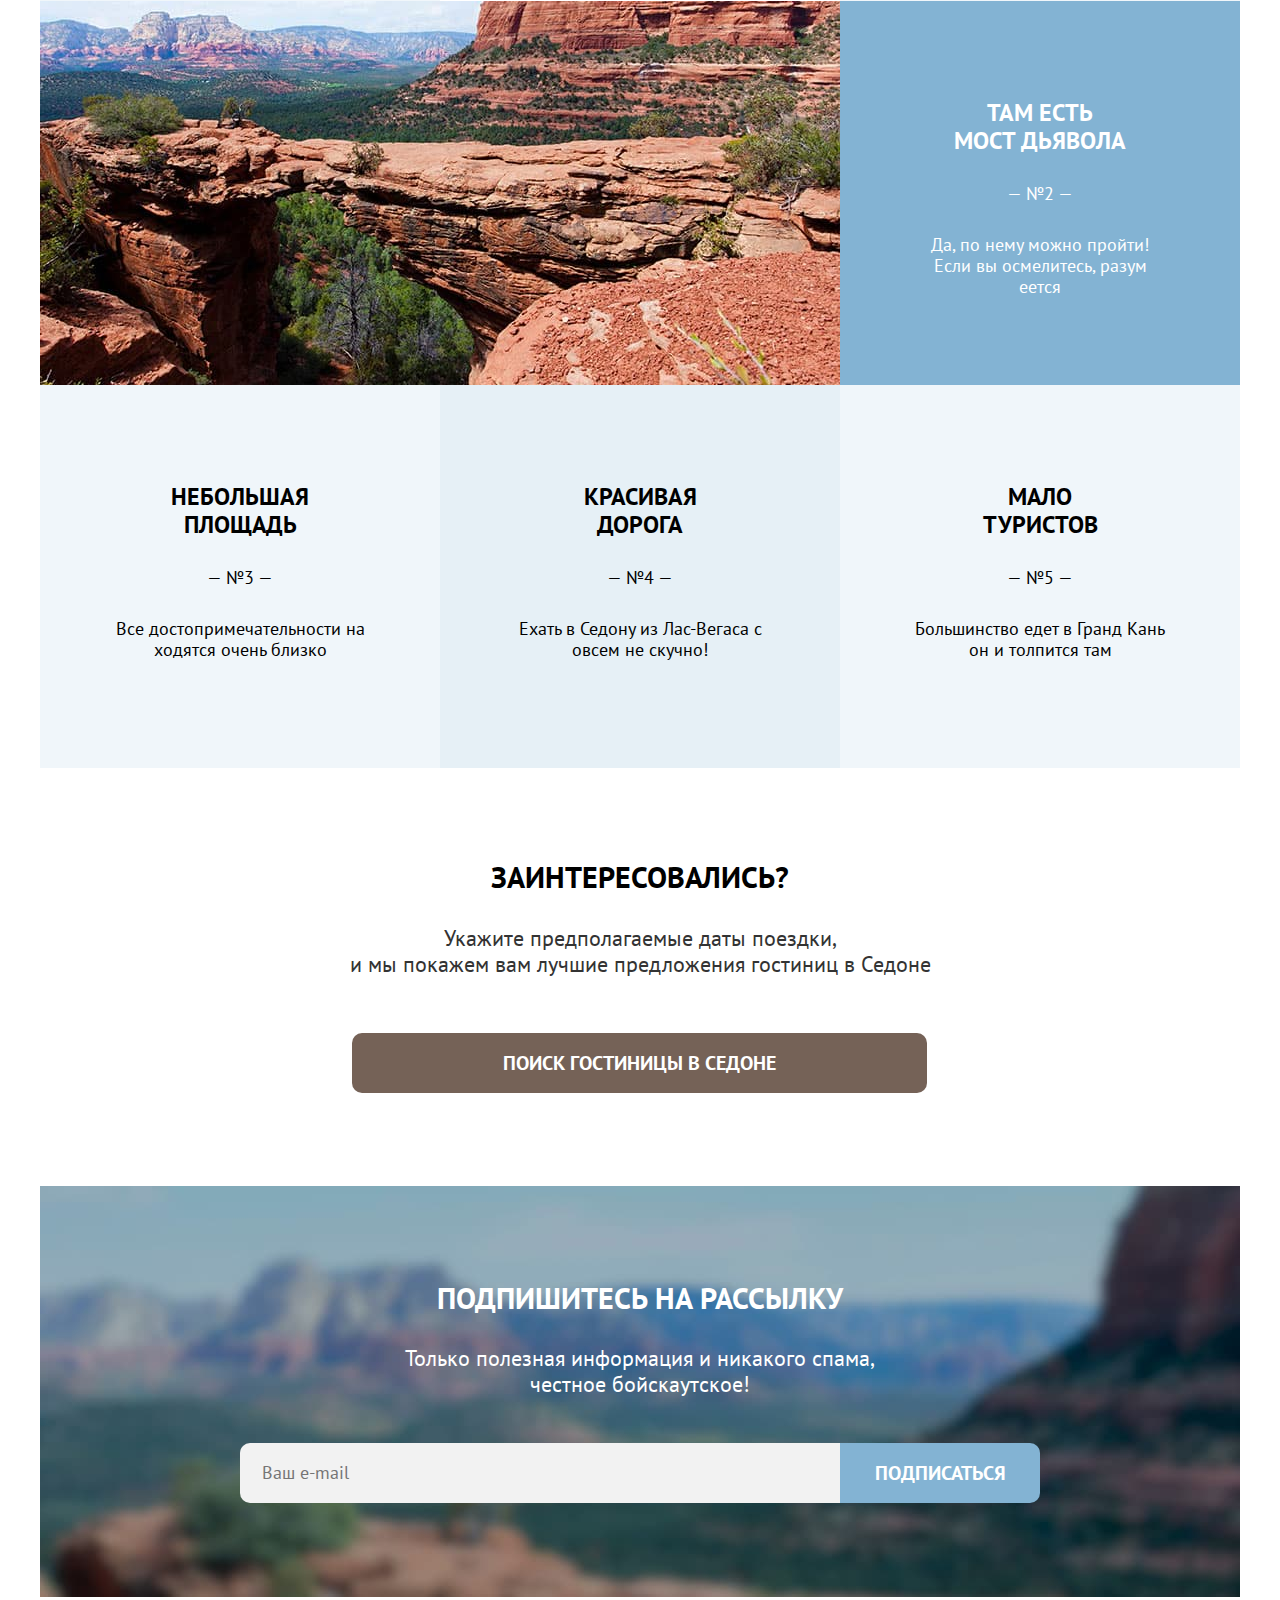
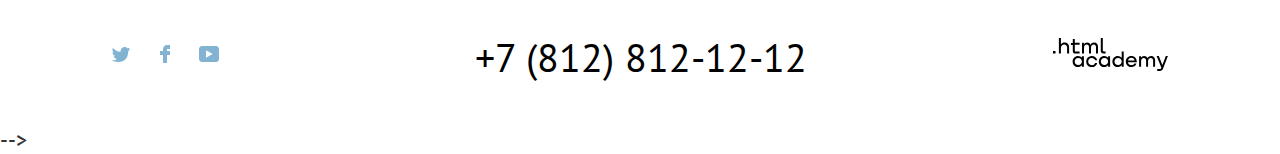
==== commit f59a9662: "Merge pull request #6 from Forester180/master" ====
--- a/index.html
+++ b/index.html
@@ -4,12 +4,13 @@
     <meta charset="utf-8">
     <title>HTML Academy: Седона</title>
     <link rel="stylesheet" href="styles/styles.css">
+    <link rel="icon" href="/images/logo/logo.svg" type="image/svg+xml">
   </head>
   <body>
     <div class="wrapper">
       <header class="page-header">
         <nav class="navigation">
-          <a class="navigation-logo" href="#">
+          <a class="navigation-logo">
             <img class="page-header-logo" src="images/logo/logo.svg" width="139" height="70" alt="Логотип сайта города Седона"> 
           </a>
           <ul class="navigation-list">
@@ -29,16 +30,16 @@
                 <svg class="navigation-icon" aria-hidden="true" focusable="false" width="20" height="19" viewBox="0 0 20 19" fill="currentColor" xmlns="http://www.w3.org/2000/svg">
                   <path d="m19.03 17.05-3.71-3.7c1-1.3 1.7-3 1.7-4.9 0-4.4-3.61-8-8.02-8a8.12 8.12 0 0 0-8.03 8.1c0 4.4 3.61 8 8.03 8 1.8 0 3.5-.6 4.91-1.7l3.71 3.7 1.4-1.5ZM9 14.55c-3.31 0-6.02-2.7-6.02-6a6.03 6.03 0 0 1 12.03 0c0 3.3-2.7 6-6.01 6Z"/>
                 </svg>
-                <span class="visually-hidden">Поиск</span></a>
+                <span class="visually-hidden">Поиск.</span></a>
             </li>
             <li class="navigation-item">
               <a class="navigation-link link-icon" href="#">
                 <svg class="navigation-icon heart" width="33" height="26" viewBox="0 0 33 26" fill="currentColor" xmlns="http://www.w3.org/2000/svg">
                   <path d="M9.44381 26C9.14296 26 8.84211 25.9 8.64154 25.6C3.22622 19.5 1.92253 18.1 1.62168 17.7C0.91969 16.8 0.518555 15.6 0.518555 14.4C0.518555 11.4 2.92537 9 6.03417 9C7.33785 9 8.54126 9.5 9.5441 10.3C10.5469 9.5 11.8506 9 13.054 9C16.0625 9 18.5696 11.4 18.5696 14.4C18.5696 15.7 18.0682 16.9 17.266 17.8L10.2461 25.7C10.0455 25.9 9.84495 26 9.44381 26ZM3.42679 16.5C3.72764 16.9 6.93672 20.5 9.5441 23.4L15.7617 16.4C16.2631 15.9 16.4637 15.2 16.4637 14.4C16.4637 12.6 14.9594 11.1 13.1543 11.1C12.1515 11.1 11.1486 11.6 10.4467 12.4C10.1458 12.7 9.84495 12.8 9.5441 12.8C9.24325 12.8 8.9424 12.6 8.74183 12.4C8.03984 11.6 7.037 11.1 6.03417 11.1C4.22906 11.1 2.7248 12.6 2.7248 14.4C2.62452 15.3 3.02565 16 3.42679 16.5C3.3265 16.5 3.3265 16.5 3.42679 16.5Z"/>
                   <rect x="13" width="20" height="20" rx="10" fill="#7DB54F"/>
-                  <path class="ffaf" d="M19.1309 11.76H20.5309V6.92L20.6309 6.33L20.2309 6.8L19.1309 7.59L18.7509 7.08L20.9509 5.38H21.3109V11.76H22.6809V12.5H19.1309V11.76ZM26.9601 7.09C26.9601 7.44333 26.8934 7.80667 26.7601 8.18C26.6334 8.54667 26.4634 8.91667 26.2501 9.29C26.0434 9.66333 25.8101 10.03 25.5501 10.39C25.2901 10.7433 25.0301 11.08 24.7701 11.4L24.2801 11.83V11.87L24.9201 11.76H27.1001V12.5H23.1201V12.21C23.2668 12.0567 23.4434 11.8667 23.6501 11.64C23.8568 11.4133 24.0701 11.1633 24.2901 10.89C24.5168 10.61 24.7368 10.3167 24.9501 10.01C25.1701 9.69667 25.3668 9.38 25.5401 9.06C25.7201 8.74 25.8634 8.42333 25.9701 8.11C26.0768 7.79667 26.1301 7.5 26.1301 7.22C26.1301 6.89333 26.0368 6.62333 25.8501 6.41C25.6634 6.19 25.3801 6.08 25.0001 6.08C24.7468 6.08 24.5001 6.13333 24.2601 6.24C24.0201 6.34 23.8134 6.45667 23.6401 6.59L23.3101 6.02C23.5434 5.82 23.8201 5.66333 24.1401 5.55C24.4601 5.43667 24.8034 5.38 25.1701 5.38C25.4568 5.38 25.7101 5.42333 25.9301 5.51C26.1501 5.59 26.3368 5.70667 26.4901 5.86C26.6434 6.01333 26.7601 6.19667 26.8401 6.41C26.9201 6.61667 26.9601 6.84333 26.9601 7.09Z" fill="#ffffff"/>
+                  <path d="M19.1309 11.76H20.5309V6.92L20.6309 6.33L20.2309 6.8L19.1309 7.59L18.7509 7.08L20.9509 5.38H21.3109V11.76H22.6809V12.5H19.1309V11.76ZM26.9601 7.09C26.9601 7.44333 26.8934 7.80667 26.7601 8.18C26.6334 8.54667 26.4634 8.91667 26.2501 9.29C26.0434 9.66333 25.8101 10.03 25.5501 10.39C25.2901 10.7433 25.0301 11.08 24.7701 11.4L24.2801 11.83V11.87L24.9201 11.76H27.1001V12.5H23.1201V12.21C23.2668 12.0567 23.4434 11.8667 23.6501 11.64C23.8568 11.4133 24.0701 11.1633 24.2901 10.89C24.5168 10.61 24.7368 10.3167 24.9501 10.01C25.1701 9.69667 25.3668 9.38 25.5401 9.06C25.7201 8.74 25.8634 8.42333 25.9701 8.11C26.0768 7.79667 26.1301 7.5 26.1301 7.22C26.1301 6.89333 26.0368 6.62333 25.8501 6.41C25.6634 6.19 25.3801 6.08 25.0001 6.08C24.7468 6.08 24.5001 6.13333 24.2601 6.24C24.0201 6.34 23.8134 6.45667 23.6401 6.59L23.3101 6.02C23.5434 5.82 23.8201 5.66333 24.1401 5.55C24.4601 5.43667 24.8034 5.38 25.1701 5.38C25.4568 5.38 25.7101 5.42333 25.9301 5.51C26.1501 5.59 26.3368 5.70667 26.4901 5.86C26.6434 6.01333 26.7601 6.19667 26.8401 6.41C26.9201 6.61667 26.9601 6.84333 26.9601 7.09Z" fill="#ffffff"/>
                 </svg>
-                <span class="visually-hidden">Избранное</span>
+                <span class="visually-hidden">Избранное.</span>
               </a>
             </li>
           </ul>
@@ -49,22 +50,23 @@
       </header>
       <main class="main-container main-page">
         <div class="page-container">
-          <h1 class="visually-hidden">Городок Седона</h1>
           <section class="first-screen">
-            <img class="main-page-image" src="images/welcome.svg" width="1200" height="433" alt="Добро пожаловать">
+            <h1 class="visually-hidden">Городок Седона.</h1>
+            <img class="main-page-image" src="images/welcome.svg" width="1200" height="433" alt="Добро пожаловать.">
           </section>
           <div class="presentation-sedona">
             <h2 class="presentation">Седона — небольшой городок в Аризоне, заслуживающий большего!</h2>
             <p class="paragraph">Рассмотрим 5 причин, по которым Седона круче, чем Гранд-Каньон!</p>
           </div>
           <section class="advantages">
+            <h2 class="visually-hidden">Презентация.</h2>
             <div class="bright-color">
-            <h2 class="advantages-number">Настоящий<br> городок</h2>
-            <p class="advantages-paragraph-number">— №1 —</p>
-            <p class="advantages-paragraph">Седона — не аттракцион
-                для туристов, там течёт своя жизнь</p>
-            </div>
-            <img class="foto" src="images/gallery/photo-1.jpg" width="800" height="384" alt="Фото улицы Седоны">
+              <h2 class="advantages-number">Настоящий<br> городок</h2>
+              <p class="advantages-paragraph-number">— №1 —</p>
+              <p class="advantages-paragraph">Седона — не аттракцион
+                  для туристов, там течёт своя жизнь</p>
+            </div>
+            <img class="foto" src="images/gallery/photo-1.jpg" width="800" height="384" alt="Фото улицы Седоны.">
             <div class="advantages-item blue">
               <svg class="logo-house" width="75" height="72" viewBox="0 0 75 72" fill="none" xmlns="http://www.w3.org/2000/svg">
                 <path d="M29.7 65H45.7V41.2H29.7C29.7 41.2 29.7 65 29.7 65ZM32.5999 44.0999H42.7V62.0999H32.5999V44.0999Z" fill="#81B3D2"/>
@@ -104,7 +106,7 @@
               <p class="pros">Не только китайского,<br> но и настоящего местного<br>
                   производства!</p>
             </div>  
-            <img class="foto" src="images/gallery/photo-2.jpg" width="800" height="384" alt="Фото каньона">     
+            <img class="foto" src="images/gallery/photo-2.jpg" width="800" height="384" alt="Фото каньона.">     
             <div class="bright-color">
               <h2 class="advantages-number">Там есть<br> мост дьявола</h2>
               <p class="advantages-paragraph-number">— №2 —</p>
@@ -138,9 +140,9 @@
             <h2 class="distribution-subscription">Подпишитесь на рассылку</h2>
             <p class="paragraph-info">Только полезная информация и никакого спама,<br>
               честное бойскаутское!</p>
-            <form class="news-form" name="appointment-form" action="https://echo.htmlacademy.ru/" method="post">
-              <input class="e-mail" name="appointment-email" type="email" placeholder="Ваш e-mail">
-              <button class="form-button button" type="submit">Подписаться</button>
+            <form class="news-form-main" name="appointment-form" action="https://echo.htmlacademy.ru/" method="post">
+              <input class="e-mail input-disabled" name="appointment-email" type="email" placeholder="Ваш e-mail">
+              <button class="form-button button button-disabled" type="submit">Подписаться</button>
             </form>
           </section>
         </div>
@@ -148,13 +150,14 @@
       <footer class="page-footer">
         <div class="page-footer-container">
           <section class="social">
+            <h2 class="visually-hidden">Социальные сети.</h2>
             <ul class="social-networks">
               <li class="social-networks-item">
                 <a class="social-networks-link" href="https://twitter.com/htmlacademy_ru">
                   <svg aria-hidden="true" focusable="false" width="18" height="15" viewBox="0 0 18 15" fill="currentColor" xmlns="http://www.w3.org/2000/svg">
                     <path d="M11.6.2c1.8-.5 3.2.3 3.8 1.2.7-.2 1.4-.5 2.1-.7 0 .9-.6 1.5-.9 1.8.7.1 1.4-.6 1.4-.6-.2 1-1.1 1.8-1.7 2C16.1 10.7 13 15.1 5.7 15h-.5c-.4 0-4.4-.5-5.2-1.9 2.4.2 4.1-.4 5-1.2-1-.3-2.9-.4-3.2-2.9.4.1.6.2 1.3.1C1.8 8.3.4 7.5.5 5.3c.3.3 1.1.5 1.4.5C1.1 5.6-.2 2.5.9.9c1.9 1.9 4 3.6 7.6 3.8C8.7 2.3 9.7.8 11.6.2Z"/>
                   </svg>
-                  <span class="visually-hidden">Twitter</span>
+                  <span class="visually-hidden">Twitter.</span>
                 </a>
               </li>
               <li class="social-networks-item">
@@ -162,7 +165,7 @@
                   <svg aria-hidden="true" focusable="false" width="10" height="18" viewBox="0 0 10 18" fill="currentColor" xmlns="http://www.w3.org/2000/svg">
                     <path d="M7 0C4.8 0 3 1.8 3 4v2H0v4h3v8h4v-8h3V6H7V4h3V0H7Z"/>
                   </svg>
-                  <span class="visually-hidden">Facebook</span>
+                  <span class="visually-hidden">Facebook.</span>
                 </a>
               </li>
               <li class="social-networks-item">
@@ -170,20 +173,22 @@
                   <svg aria-hidden="true" focusable="false" width="20" height="16" viewBox="0 0 20 16" fill="currentColor" xmlns="http://www.w3.org/2000/svg"><g clip-path="url(#a)">
                     <path d="M17 0H2.9C1.2 0 0 1.5 0 3.2v9.5C0 14.5 1.2 16 2.9 16h14.3c1.5 0 2.9-1.5 2.9-3.2V3.2C19.9 1.5 18.7 0 17 0ZM7 11.8V4.2L13.7 8 7 11.8Z"/></g><defs><clipPath id="a"><path fill="#fff" d="M0 0h20v16H0z"/></clipPath></defs>
                   </svg>
-                  <span class="visually-hidden">Youtube</span>
+                  <span class="visually-hidden">Youtube.</span>
                 </a>
               </li>
             </ul>
           </section>
           <section class="number">
+            <h2 class="visually-hidden">Наш номер.</h2>
             <a class="number-phone" href="tel:+78128121212">+7 (812) 812-12-12</a>
           </section>
           <section class="site">
+            <h2 class="visually-hidden">Наш сайт.</h2>
             <a class="developer-site" href="https://htmlacademy.ru/">
               <svg class="salut" aria-hidden="true" focusable="false" width="115" height="34" viewBox="0 0 115 34" fill="currentColor" xmlns="http://www.w3.org/2000/svg">
                 <path d="M0 12.9v2.6h2.5v-2.6H0ZM11.6 4.5c-1.6 0-2.8.7-3.6 1.7h-.1V0h-2v15.5h2v-5.3c0-2.1 1.3-3.6 3.3-3.6 1.8 0 2.9 1.4 2.9 3.2v5.7h2V9.4c.1-3-1.8-4.9-4.5-4.9ZM26.6 4.8h-4.8V1.1h-2v3.8h-1.9v2h1.9v6c0 1.7 1 2.7 2.7 2.7h4.1v-2h-3.7c-.7 0-1.1-.4-1.1-1.1V6.8h4.8v-2ZM41.1 4.6c-1.6 0-2.9.8-3.5 2.1h-.1c-.6-1.2-1.8-2.1-3.4-2.1-1.4 0-2.5.8-3.1 1.8h-.1V4.8H29v10.6h2V10c0-2 1-3.5 2.6-3.5 1.5 0 2.4 1 2.4 2.6v6.3h2V9.8c0-2.4 1.4-3.3 2.6-3.3 1.5 0 2.4 1 2.4 2.6v6.3h2V8.9c.1-2.5-1.4-4.3-3.9-4.3ZM47.8 12.7c0 1.7 1 2.7 2.8 2.7h2v-2h-1.7c-.7 0-1.1-.4-1.1-1.1V0h-2v12.7ZM28.9 19.7c-.9-1.1-2.2-1.8-3.9-1.8-3.1 0-5.4 2.3-5.4 5.6s2.3 5.6 5.4 5.6c1.8 0 3-.8 3.8-1.9h.1v1.6h2V18.2h-2v1.5Zm-3.6 7.4c-2.2 0-3.6-1.6-3.6-3.6s1.4-3.6 3.6-3.6 3.6 1.6 3.6 3.6c0 1.9-1.4 3.6-3.6 3.6ZM44.2 22c-.5-2.4-2.6-4.1-5.4-4.1a5.4 5.4 0 0 0-5.6 5.6c0 3.1 2.2 5.6 5.6 5.6 2.8 0 4.9-1.8 5.4-4.2h-2.1a3.4 3.4 0 0 1-3.3 2.3c-2.2 0-3.6-1.6-3.6-3.6s1.4-3.6 3.6-3.6c1.6 0 2.8 1 3.3 2.2h2.1V22ZM55.1 19.7c-.9-1.1-2.2-1.8-3.9-1.8-3.1 0-5.4 2.3-5.4 5.6s2.3 5.6 5.4 5.6c1.8 0 3-.8 3.8-1.9h.1v1.6h2V18.2h-2v1.5Zm-3.6 7.4c-2.2 0-3.6-1.6-3.6-3.6s1.4-3.6 3.6-3.6 3.6 1.6 3.6 3.6c0 1.9-1.5 3.6-3.6 3.6ZM68.7 19.8c-.9-1.1-2.2-1.9-3.9-1.9-3.1 0-5.4 2.3-5.4 5.6s2.2 5.6 5.4 5.6c1.7 0 3-.8 3.8-1.8h.1v1.5h2V13.4h-2v6.4Zm-3.6 7.3c-2.2 0-3.6-1.6-3.6-3.6s1.4-3.6 3.6-3.6 3.6 1.6 3.6 3.6c-.1 2-1.5 3.6-3.6 3.6ZM78.3 17.9c-3.3 0-5.5 2.5-5.5 5.6 0 3 2.1 5.6 5.5 5.6 2.5 0 4.5-1.3 5.2-3.6h-2.1c-.5 1-1.6 1.6-3 1.6-1.9 0-3.3-1.3-3.4-2.9h8.8c.2-3.6-2-6.3-5.5-6.3Zm0 1.9c1.7 0 3 1 3.3 2.6h-6.5c.3-1.5 1.5-2.6 3.2-2.6ZM98.2 17.9c-1.6 0-2.9.8-3.6 2h-.1c-.6-1.2-1.8-2-3.4-2-1.4 0-2.5.7-3.1 1.8v-1.5h-1.9v10.6h2v-5.4c0-2 1-3.4 2.6-3.5 1.5 0 2.4 1 2.4 2.6v6.3h2v-5.6c0-2.4 1.4-3.3 2.6-3.3 1.5 0 2.4 1 2.4 2.6v6.3h2v-6.5c.1-2.6-1.4-4.4-3.9-4.4ZM109.4 27l-3.6-8.9h-2.2l4.8 11.6c-.3.9-.7 1.2-1.7 1.2h-2.5v2h2.5c1.8 0 2.8-.8 3.5-2.6l4.7-12.2h-2.1l-3.4 8.9Z"/>
               </svg>
-              <span class="visually-hidden">Логотип разработчика</span>
+              <span class="visually-hidden">Логотип разработчика.</span>
             </a>
           </section>
         </div>
@@ -191,77 +196,66 @@
       <div class="modal-container modal-container-close">
         <div class="modal modal-search">
           <h2 class="modal-title">Поиск гостиницы в Седоне</h2>
-          <button class="modal-close-button">
+          <button class="modal-close-button" type="button">
             <svg class="close" width="13" height="13" viewBox="0 0 13 13" fill="currentColor" xmlns="http://www.w3.org/2000/svg">
               <path aria-hidden="true" focusable="false" d="M13 1.2 11.8 0 6.5 5.3 1.2 0 0 1.2l5.3 5.3L0 11.8 1.2 13l5.3-5.3 5.3 5.3 1.2-1.2-5.3-5.3L13 1.2Z"/>
             </svg>
-            <span class="visually-hidden">Закрыть</span>
+            <span class="visually-hidden">Закрыть.</span>
           </button>
           <section class="modal-content">
-            <div class="modal-line">
-              <label class="modal-text">Дата заезда:</label>
-              <input class="modal-input" type="text" value="27 апреля 2020">
-              <span class="entry">Мы не можем отправить вас в прошлое.</span>
-            </div>
-            <div class="modal-line">
-              <label class="modal-text">Дата выезда:</label>
-              <input class="modal-input" type="text" value="1 сентября 2021">
-              <span class="departure">На эти даты есть свободные номера. Пока есть.</span>
-            </div>
-            <div class="quantity-people">
-              <label class="modal-text">Взрослые:</label>
-              <div class="container-minus-plus">
-                <input class="modal-input-quantity" type="text" value="2">
-                <button class="quantity-people-button people-plus"></button>
-                <button class="quantity-people-button people-minus"></button>
-              </div>
-            </div>
-            <div class="quantity-child">
-              <span class="text-range">
-                <label class="text-range">Дети:</label>
-                <span class="tooltip">
-                  <button class="tooltip-toggle" type="button" aria-labelledby="tooltip-label">
-                    <svg  class="tooltip-icon" width="25" height="25" viewBox="0 0 25 25" fill="currentColor" xmlns="http://www.w3.org/2000/svg">
-                      <circle class="tooltip-circle" cx="12.5" cy="12.5" r="12.5" fill="currentColor"/>
-                      <g clip-path="url(#clip0_34622_200)">
-                      <path d="M12 17H13V11H12V17Z"/>
-                      <path d="M13 8H12V9H13V8Z"/>
-                      </g>
-                      <defs>
-                      <clipPath id="clip0_34622_200">
-                      <rect width="1" height="9" transform="translate(12 8)"/>
-                      </clipPath>
-                      </defs>
-                      </svg>                      
-                  </button>
-                  <span class="tooltip-text" role="tooltip" id="tooltip-label">Укажите количество детей, которые будут с вами, возраст которых от 6 до 18 лет. 
-                    Дети до 6 лет размещаются бесплатно.</span>
+            <h2 class="visually-hidden">Выберите даты.</h2>
+            <form class="modal-form" action="https://echo.htmlacademy.ru/" method="get">
+              <div class="modal-line">
+                <label class="modal-text" for="data-entry">Дата заезда:</label>
+                <input class="modal-input input-disabled" type="text" value="27 апреля 2020" id="data-entry" required>
+                <span class="entry">Мы не можем отправить вас в прошлое.</span>
+              </div>
+              <div class="modal-line">
+                <label class="modal-text" for="data-departure">Дата выезда:</label>
+                <input class="modal-input input-disabled" type="text" value="1 сентября 2021" id="data-departure" required>
+                <span class="departure">На эти даты есть свободные номера. Пока есть.</span>
+              </div>
+              <div class="quantity-people">
+                <label class="modal-text">Взрослые:</label>
+                <div class="container-minus-plus">
+                  <input class="modal-input-quantity" type="text" value="2">
+                  <button class="quantity-people-button people-plus" type="button"></button>
+                  <button class="quantity-people-button people-minus" type="button"></button>
+                </div>
+              </div>
+              <div class="quantity-child">
+                <span class="text-range">
+                  <label class="text-range">Дети:</label>
+                  <span class="tooltip">
+                    <button class="tooltip-toggle" type="button" aria-labelledby="tooltip-label">
+                      <svg  class="tooltip-icon" width="25" height="25" viewBox="0 0 25 25" fill="currentColor" xmlns="http://www.w3.org/2000/svg">
+                        <circle class="tooltip-circle" cx="12.5" cy="12.5" r="12.5" fill="currentColor"/>
+                        <g clip-path="url(#clip0_34622_200)">
+                        <path d="M12 17H13V11H12V17Z"/>
+                        <path d="M13 8H12V9H13V8Z"/>
+                        </g>
+                        <defs>
+                        <clipPath id="clip0_34622_200">
+                        <rect width="1" height="9" transform="translate(12 8)"/>
+                        </clipPath>
+                        </defs>
+                        </svg>                      
+                    </button>
+                    <span class="tooltip-text" role="tooltip" id="tooltip-label">Укажите количество детей, которые будут с вами, возраст которых от 6 до 18 лет. 
+                      Дети до 6 лет размещаются бесплатно.</span>
+                  </span>
                 </span>
-              </span>
-              <div class="container-minus-plus">
-                <input class="modal-input-quantity modal-quantity-child" type="text" value="1">
-                <button class="quantity-child-button child-plus"></button>
-                <button class="quantity-child-button child-minus"></button>
-              </div>
-            </div>
-            <button type="button" class="modal-button">Найти</button>
+                <div class="container-minus-plus">
+                  <input class="modal-input-quantity modal-quantity-child" type="text" value="1">
+                  <button class="quantity-child-button child-plus" type="button"></button>
+                  <button class="quantity-child-button child-minus" type="button"></button>
+                </div>
+              </div>
+              <button type="submit" class="modal-button button-disabled">Найти</button>
+            </form>
           </section>
         </div>
       </div> 
-    </div>
-    <!-- <div style="
-      position: absolute;
-      width: 1280px;
-      height: 3315px;
-      margin: 0 auto;
-      background-image: url('images/Modal-window.png');
-      position: absolute;
-      background-repeat: no-repeat;
-      opacity: 0.5;
-      left: 50%;
-      transform: translateX(-50%);
-      filter: invert(1);
-      pointer-events: none;">
     </div>   -->
   </body>
 </html>
--- a/styles/styles.css
+++ b/styles/styles.css
@@ -103,10 +103,6 @@
     color: #000000;
 }
 
-.ffaf:active {
-    opacity: 0.3;
-}
-
 .navigation-link:hover {
     color: #756257;
 }
@@ -114,11 +110,6 @@
 .navigation-link:active {
     color: rgba(117, 98, 87, 0.3);
 }
-
-/* .navigation-link:active ~ .ffaf:active {
-    color: #ffffff;
-    opacity: 0.3;
-} */
 
 .navigation-link-current::before {
     position: absolute;
@@ -207,6 +198,7 @@
     background-size: 100% auto;
     display: block;
     padding-top: 51px;
+    background-color: #615048;
 }
 
 .page-container {
@@ -224,6 +216,7 @@
     text-transform: uppercase;
     margin: 0;
     padding: 63px 240px 31px;
+    word-break: break-all;
 }
 
 .paragraph {
@@ -236,6 +229,7 @@
     text-align: center;
     margin: 0;
     padding: 0 240px 79px;
+    word-break: break-all;
 }
 
 .advantages {
@@ -262,6 +256,7 @@
     font-size: 24px;
     line-height: 28px;
     text-align: center;
+    word-break: break-all;
 }
 
 .bright-color {
@@ -290,7 +285,6 @@
     width: 250px;
     margin: 0;
     padding: 0 75px 30px;
-    color: #333333;
     text-transform: none; 
 }
 
@@ -302,8 +296,8 @@
     min-width: 220px;
     margin: 0;
     padding: 0 90px 77px;
-    color: #333333;
     text-transform: none;
+    word-break: break-all;
 }
 
 .advantages .advantages-paragraph-long {
@@ -314,8 +308,8 @@
     min-width: 250px;
     margin: 0;
     padding: 0 75px 108px;
-    color: #333333;
     text-transform: none;
+    word-break: break-all;
 }
 
 .blue {
@@ -349,6 +343,7 @@
     text-transform: uppercase;
     color: #000000;
     padding: 0 75px 20px;
+    word-break: break-all;
 }
 
 .pros {
@@ -360,6 +355,7 @@
     text-transform: none;
     margin: 0;
     padding: 0 75px 89px;
+    word-break: break-all;
 }
 
 .main-page-image {
@@ -382,6 +378,7 @@
     margin: 0;
     width: 720px;
     padding: 91px 240px 15px;
+    word-break: break-all;
 }
 
 .paragraph-data {
@@ -393,6 +390,7 @@
     width: 720px;
     padding: 15px 240px 56px;
     text-align: center;
+    word-break: break-all;
 }
 
 .hotel-search-link {
@@ -435,6 +433,8 @@
     background-size: 100% auto;
     color: #FFFFFF;
     margin: 0 auto;
+    background-color: #615048;
+    background-size: cover;
 }
 
 .distribution-subscription {
@@ -445,6 +445,7 @@
     margin: 0;
     width: 720px;
     padding: 94px 240px 29px;
+    word-break: break-all;
 }
 
 .paragraph-info {
@@ -454,9 +455,16 @@
     margin: 0;
     width: 720px;
     padding: 0 240px 46px;
+    word-break: break-all;
 } 
 
-.news-form {
+.news-form-main {
+    display: flex;
+    justify-content: center;
+    padding-bottom: 94px;
+}
+
+.news-form-catalog {
     display: flex;
     justify-content: center;
     padding-bottom: 140px;
@@ -488,6 +496,10 @@
     outline: 2px solid #FF5757;
 }
 
+.input-disabled:disabled {
+    opacity: 0.8;
+}
+
 .page-footer {
     width: 1200px;
     font-family: inherit;
@@ -624,10 +636,11 @@
 }
 
 .catalog-service {
-    background-image: url("../images/backgrounds/catalog-background 1.jpg");
+    background-image: url("../images/backgrounds/catalog-background-1.jpg");
     color: #FFFFFF;
     background-repeat: no-repeat;
     background-size: 100% 100%;
+    background-color: #615048;
     margin: 0 auto;
     padding: 0;
 }
@@ -638,6 +651,7 @@
     line-height: 61px;
     margin: 0;
     padding: 41px 601px 0 71px;
+    word-break: break-all;
 }
 
 .breadcrumbs {
@@ -649,6 +663,16 @@
     padding: 0;
     list-style-type: none;
     align-items: center;
+}
+
+.breadcrumbs-item-main {
+    display: flex;
+    min-width: 37px;
+    position: relative;
+}
+
+.breadcrumbs-item-main:not(:last-child) {
+    margin-right: 8px;
 }
 
 .breadcrumbs-link {
@@ -658,16 +682,26 @@
     text-decoration: none;
     color: #FFFFFF;
     margin: 0;
-    align-self: center;
 }
 
 .link-main {
     display: flex;
-    position: relative;
     margin: 0;
     padding: 0;
     width: 28px;
     height: 28px;
+}
+
+.link-main::before {
+    position: absolute;
+    content: "";
+    width: 6px;
+    height: 8px;
+    top: 10px;
+    right: 0;
+    background-image: url("../images/breadcrumbs/breadcrumbs-arrow.svg");
+    background-repeat: no-repeat;
+    background-position: center;
 }
 
 .breadcrumbs-link-main {
@@ -688,18 +722,6 @@
 
 .breadcrumbs-link:active {
     opacity: 0.3;
-}
-
-.breadcrumbs-arrow {
-    position: relative;
-    min-width: 5px;
-    min-height: 7px;
-    margin: 0 10px 0 3px;
-    align-items: center;
-}
-
-.breadcrumbs-arrow-item {
-    position: absolute;
 }
 
 .filter-group {
@@ -759,23 +781,28 @@
 .infrasructure-input:checked + .infrasructure-mark {
     width: 20px;
     height: 20px;
-    background-image: url("../images/Vector.svg");
+    background-image: url("../images/vector.svg");
     background-repeat: no-repeat;
     background-position: center center;
     content: "";
 }
 
-.infrasructure:hover .infrasructure-mark{
+.infrasructure:hover .infrasructure-mark {
     opacity: 0.6;
 }
 
-.infrasructure:focus-within .infrasructure-mark{
+.infrasructure:focus-within .infrasructure-mark {
     outline: 3px solid #83B3D3;
     opacity: 0.6;
 }
 
-.infrasructure:active .infrasructure-mark{
+.infrasructure:active .infrasructure-mark {
     opacity: 0.3;
+}
+
+.infrasructure-input:disabled + .infrasructure-mark,
+.infrasructure-input:disabled ~ .infrasructure-label {
+    opacity: 0.8;
 }
 
 .type-of-housing-mark {
@@ -790,6 +817,11 @@
 
 .type-of-housing:focus-within .type-of-housing-mark{
     outline: 3px solid #83B3D3;
+}
+
+.infrasructure-input:disabled + .type-of-housing-mark,
+.infrasructure-input:disabled ~ .type-of-housing-label {
+    opacity: 0.8;
 }
 
 .filter-item:not(:last-child) {
@@ -831,12 +863,11 @@
 
 .difference {
     display: flex;
-    justify-content: space-between;
     width: 283px;
     height: 44px;
     margin-top: 7px;
-    border: 2px solid #FFFFFF;
-    border-radius: 4px;
+    /* border: 2px solid #FFFFFF;
+    border-radius: 4px; */
 }
 
 .catalog-filter-label {
@@ -845,13 +876,55 @@
     flex-wrap: wrap;
 }
 
-.catalog-filter-label:not(:last-child) {
+.label-left {
+    border: 2px solid #FFFFFF;
+    border-radius: 4px 0 0 4px;
     border-right: 2px solid #FFFFFF;
+}
+
+.label-left:hover {
+    border: 2px solid rgba(255, 255, 255, 0.6);
+    z-index: 1;
+}
+
+.label-left:focus-within {
+    border: 2px solid #FFFFFF;
+    box-shadow: 0px 0px 0px 3px #81B3D2;
+}
+
+.label-left:active {
+    background-color: #756257;
+}
+
+.label-right {
+    border: 2px solid #FFFFFF;
+    border-radius: 0 4px 4px 0;
+    border-right: 2px solid #FFFFFF;
+    margin-left: -2px;
+}
+
+.label-right:hover {
+    border: 2px solid rgba(255, 255, 255, 0.6);
+    z-index: 1;
+}
+
+.label-right:focus-within {
+    border: 2px solid #FFFFFF;
+    box-shadow: 0px 0px 0px 3px #81B3D2;
+}
+
+.label-right:active {
+    background-color: #756257;
+}
+
+.input-left:disabled,
+.input-right:disabled {
+    border: 2px solid red;
 }
 
 .range-input {
     width: 75px;
-    font-family: 'PT Sans';
+    font-family: "PT Sans";
     font-weight: 400;
     font-size: 18px;
     line-height: 23px;
@@ -876,7 +949,7 @@
 }
 
 .price-range {
-    font-family: 'PT Sans';
+    font-family: "PT Sans";
     font-weight: 400;
     font-size: 18px;
     line-height: 23px;
@@ -968,7 +1041,7 @@
 
 .button-reset {
     box-sizing: content-box;
-    font-family: 'PT Sans';
+    font-family: "PT Sans";
     font-weight: 400;
     font-size: 18px;
     line-height: 23px;
@@ -1005,6 +1078,7 @@
 .find-page {
     min-width: 337px;
     margin: 5px 192px 3px 0;
+    word-break: break-all;
 }
 
 .control {
@@ -1030,11 +1104,12 @@
     font-weight: 400;
     font-size: 18px;
     line-height: 23px;
-    background-image: url("../images/dropdown\ 1.svg");
+    background-image: url("../images/dropdown-1.svg");
     background-repeat: no-repeat;
     background-position: right 21px center;
     appearance: none;
     box-sizing: border-box;
+    background-color: #FFFFFF;
 }
 
 .select-control:hover,
@@ -1125,6 +1200,7 @@
     color: #000000;
     background-color: #FFFFFF;
     margin: 16px 91px 16px 0;
+    word-break: break-all;
 }
 
 .options-item-image {
@@ -1164,6 +1240,7 @@
     line-height: 23px;
     color: #333333;
     background-color: #FFFFFF;
+    word-break: break-all;
 }
 
 .options-item-price {
@@ -1174,6 +1251,7 @@
     line-height: 23px;
     color: #333333;
     background-color: #FFFFFF;
+    word-break: break-all;
 }
 
 .options-item-button {
@@ -1197,7 +1275,6 @@
 
 .link:hover {
     background: #615048;
-
 }
 
 .link:focus {
@@ -1225,7 +1302,6 @@
 
 .favorites:hover {
     background: #68A2CA;
-
 }
 
 .favorites:focus  {
@@ -1266,7 +1342,22 @@
 }
 
 .stars-image {
-    margin: 24px 0 10px 0;
+    display: flex;
+    width: 120px;
+    margin: 24px 0 10px;
+    padding: 0;
+}
+
+.star {
+    background-image: url("../images/star.svg");
+    width: 18px;
+    height: 17px; 
+    list-style-type: none;
+    background-repeat: no-repeat;
+}
+
+.star:not(:last-child) {
+    padding-right: 7px;
 }
 
 .rating {
@@ -1311,7 +1402,7 @@
     margin-top: 61px;
     margin-left: auto;
     margin-right: auto;
-    font-family: 'PT Sans';
+    font-family: "PT Sans";
     width: 620px;
     height: 60px;
     padding: 17px 0;
@@ -1396,11 +1487,12 @@
     font-weight: 400;
     font-size: 18px;
     line-height: 23px;
-    background-image: url("../images/dropdown\ 1.svg");
+    background-image: url("../images/dropdown-1.svg");
     background-repeat: no-repeat;
     background-position: right 21px center;
     appearance: none;
     box-sizing: border-box;
+    background-color: #FFFFFF;
 }
 
 .distribution-catalog {
@@ -1420,6 +1512,7 @@
     text-transform: uppercase;
     width: 720px;
     margin: 0 auto 46px;
+    word-break: break-all;
 }
 
 .paragraph-info-catalog {
@@ -1429,6 +1522,7 @@
     color: #333333;
     width: 720px;
     margin: 0 auto 46px;
+    word-break: break-all;
 }
 
 .form-button {
@@ -1457,6 +1551,10 @@
     background: #68A2CA;
     color: #FFFFFF;
     opacity: 0.3;
+}
+
+.button-disabled:disabled {
+    opacity: 0.8;
 }
 
 .modal-container {
@@ -1531,6 +1629,11 @@
     flex-wrap: wrap;
 }
 
+.modal-form {
+    display: flex;
+    flex-wrap: wrap;
+}
+
 .modal-line{
     display: flex;
     flex-wrap: wrap;
@@ -1538,16 +1641,9 @@
     margin-bottom: 14px;
 }
 
-/* .modal-line-departure {
-    display: flex;
-    flex-wrap: wrap;
-    margin: 0;
-    margin-bottom: 14px;
-} */
-
 .modal-text {
     display: flex;
-    font-family: PT Sans;
+    font-family: "PT Sans";
     font-weight: 700;
     font-size: 18px;
     line-height: 40px;
@@ -1561,7 +1657,7 @@
     display: flex;
     width: 420px;
     height: 50px;
-    font-family: PT Sans;
+    font-family: "PT Sans";
     font-weight: 700;
     font-size: 18px;
     line-height: 40px;
@@ -1578,16 +1674,16 @@
 }
 
 .modal-input:hover {
-    background: #E6E6E6;
+    background-color: #E6E6E6;
 }
 
 .modal-input:focus {
-    background: #E6E6E6;
+    background-color: #E6E6E6;
     outline: 3px solid #83B3D3;
 }
 
 .modal-input:active {
-    background: #FFFFFF;
+    background-color: #FFFFFF;
     outline: 2px solid #000000;
     color: rgba(0, 0, 0, 1);
 }
@@ -1623,7 +1719,7 @@
 }
 
 .text-range {
-    font-family: PT Sans;
+    font-family: "PT Sans";
     font-weight: 700;
     font-size: 18px;
     line-height: 40px;
@@ -1692,7 +1788,7 @@
   }
 
 .tooltip-text:after {
-    content:'';
+    content:"";
     background-image: url("../images/tooltip-arrow.svg");
     width: 19px;
     height: 9px;
@@ -1705,7 +1801,7 @@
   }
 
 .modal-input-quantity {
-    font-family: PT Sans;
+    font-family: "PT Sans";
     font-weight: 700;
     font-size: 18px;
     color: #000000;
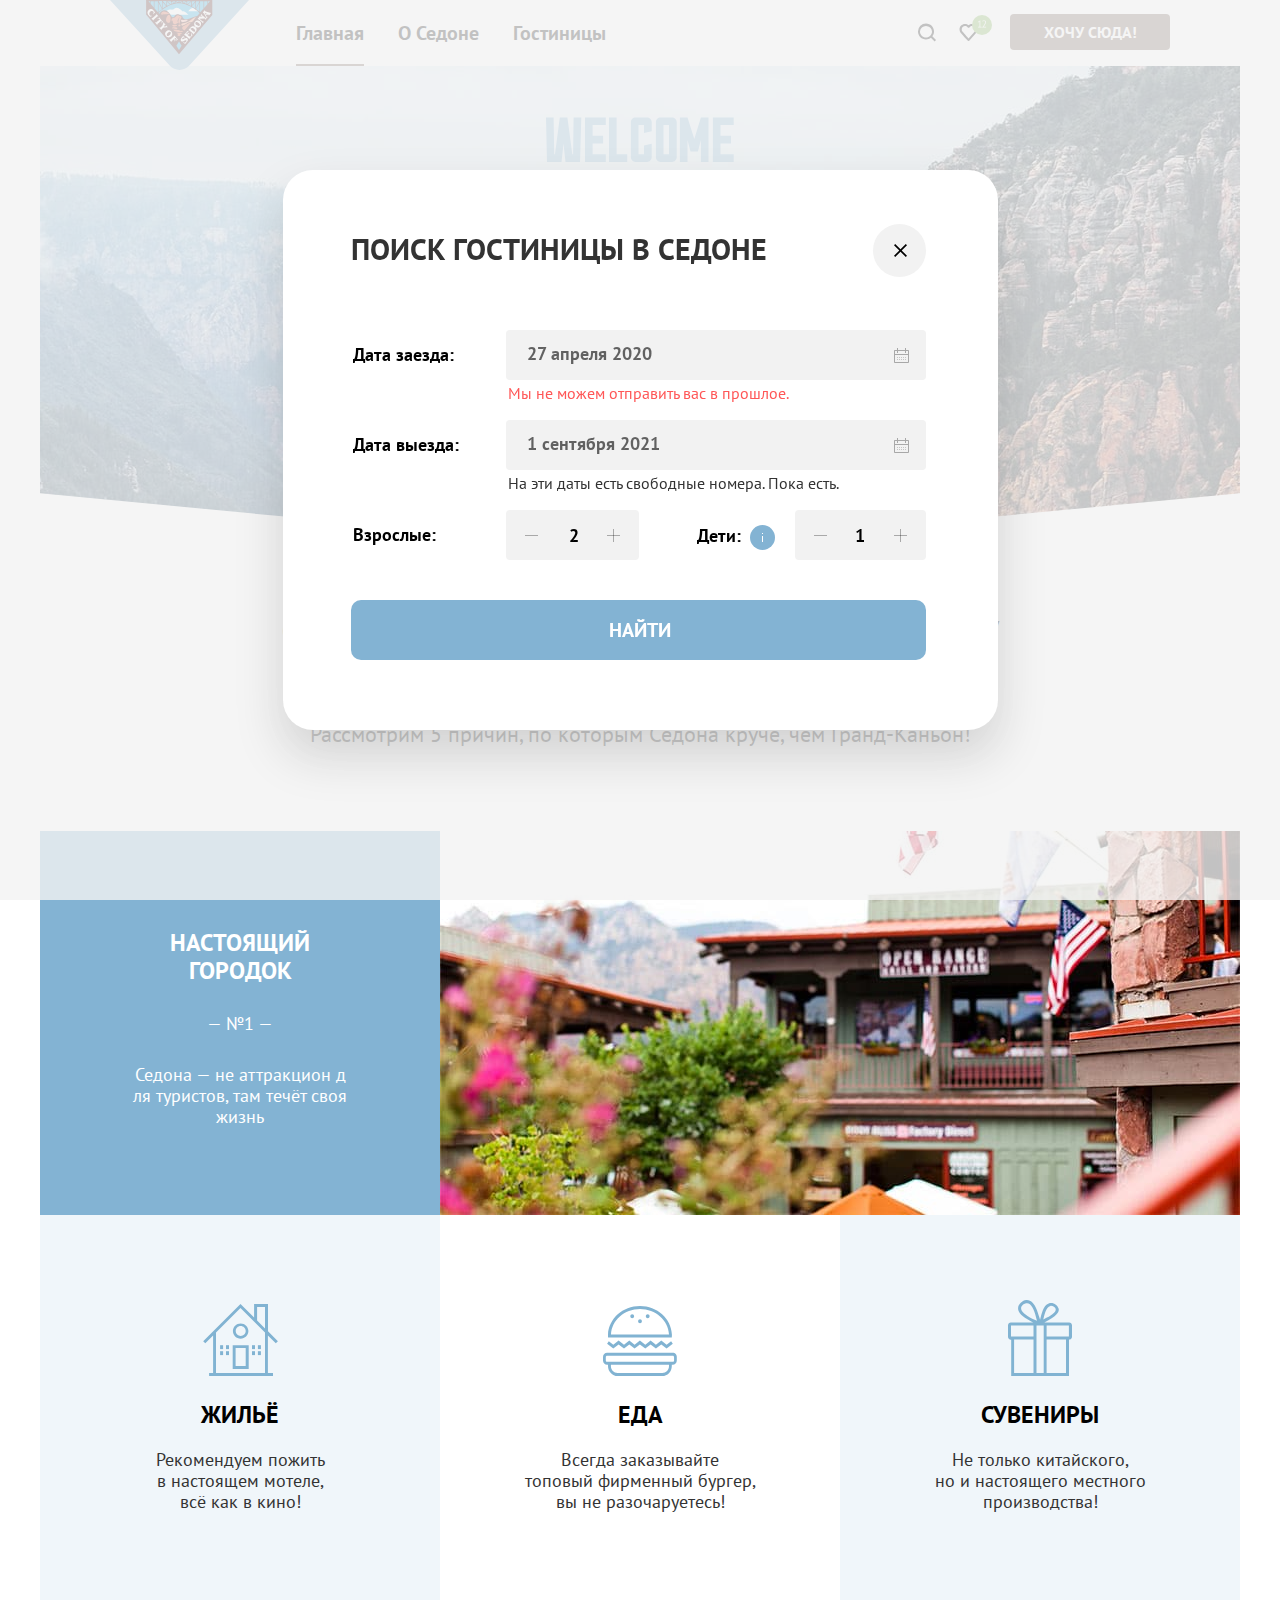
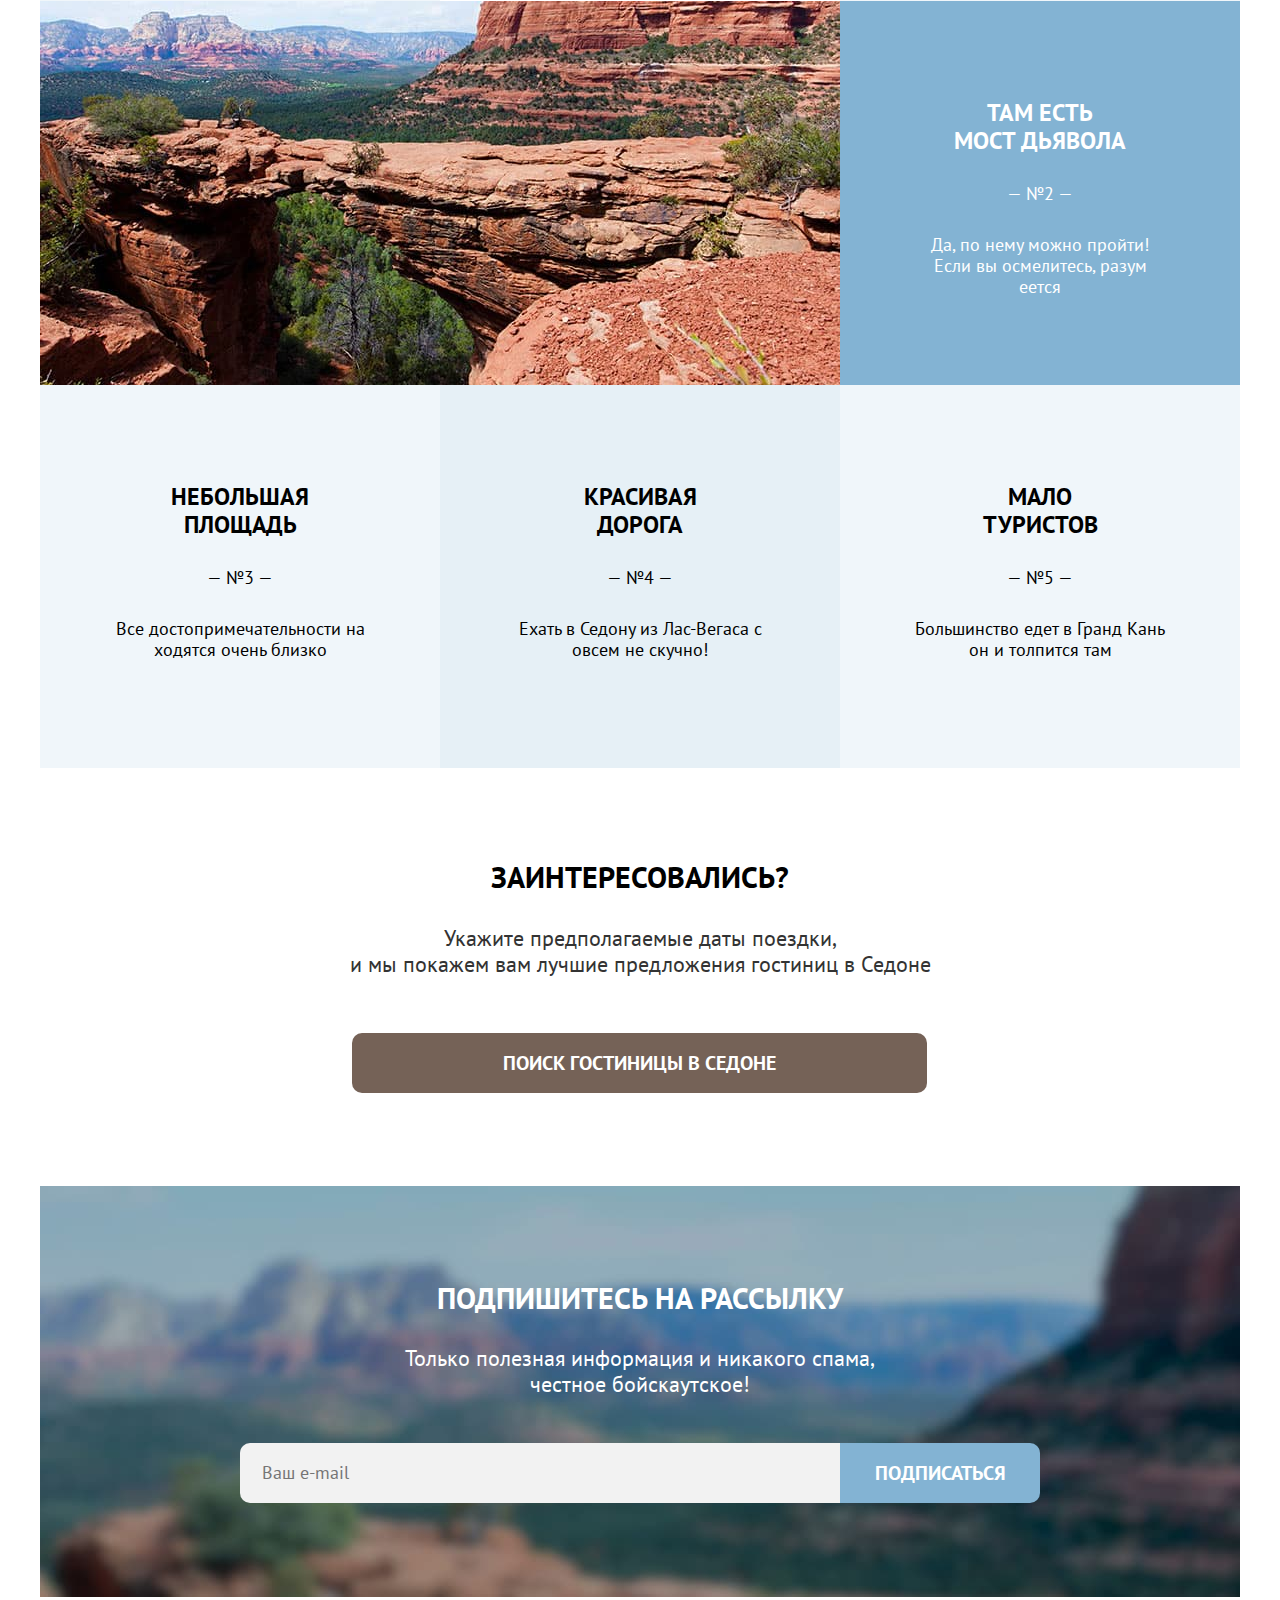
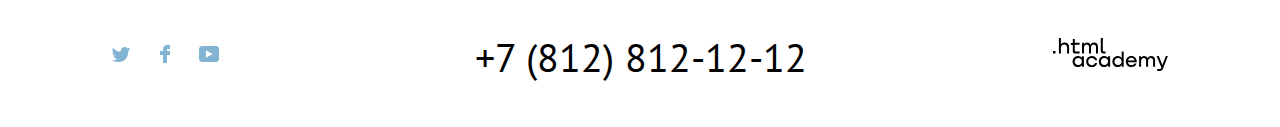
==== commit 35b6cf29: "Защита №3" ====
--- a/index.html
+++ b/index.html
@@ -4,7 +4,7 @@
     <meta charset="utf-8">
     <title>HTML Academy: Седона</title>
     <link rel="stylesheet" href="styles/styles.css">
-    <link rel="icon" href="/images/logo/logo.svg" type="image/svg+xml">
+    <link rel="icon" href="./images/logo/favicon.png" type="image/x-icon">
   </head>
   <body>
     <div class="wrapper">
@@ -207,25 +207,25 @@
             <form class="modal-form" action="https://echo.htmlacademy.ru/" method="get">
               <div class="modal-line">
                 <label class="modal-text" for="data-entry">Дата заезда:</label>
-                <input class="modal-input input-disabled" type="text" value="27 апреля 2020" id="data-entry" required>
+                <input class="modal-input input-disabled" type="text" name="enter" value="27 апреля 2020" id="data-entry" required>
                 <span class="entry">Мы не можем отправить вас в прошлое.</span>
               </div>
               <div class="modal-line">
                 <label class="modal-text" for="data-departure">Дата выезда:</label>
-                <input class="modal-input input-disabled" type="text" value="1 сентября 2021" id="data-departure" required>
+                <input class="modal-input input-disabled" type="text" value="1 сентября 2021" name="exit" id="data-departure" required>
                 <span class="departure">На эти даты есть свободные номера. Пока есть.</span>
               </div>
               <div class="quantity-people">
-                <label class="modal-text">Взрослые:</label>
+                <label class="modal-text" for="grown-up">Взрослые:</label>
                 <div class="container-minus-plus">
-                  <input class="modal-input-quantity" type="text" value="2">
+                  <input class="modal-input-quantity" type="text" value="2" name="quantity-people" id="grown-up">
                   <button class="quantity-people-button people-plus" type="button"></button>
                   <button class="quantity-people-button people-minus" type="button"></button>
                 </div>
               </div>
               <div class="quantity-child">
                 <span class="text-range">
-                  <label class="text-range">Дети:</label>
+                  <label class="text-range" for="children">Дети:</label>
                   <span class="tooltip">
                     <button class="tooltip-toggle" type="button" aria-labelledby="tooltip-label">
                       <svg  class="tooltip-icon" width="25" height="25" viewBox="0 0 25 25" fill="currentColor" xmlns="http://www.w3.org/2000/svg">
@@ -246,7 +246,7 @@
                   </span>
                 </span>
                 <div class="container-minus-plus">
-                  <input class="modal-input-quantity modal-quantity-child" type="text" value="1">
+                  <input class="modal-input-quantity modal-quantity-child" type="text" value="1" name="quantity-child" id="children">
                   <button class="quantity-child-button child-plus" type="button"></button>
                   <button class="quantity-child-button child-minus" type="button"></button>
                 </div>
@@ -256,6 +256,6 @@
           </section>
         </div>
       </div> 
-    </div>   -->
+    </div>
   </body>
 </html>
--- a/styles/styles.css
+++ b/styles/styles.css
@@ -753,7 +753,7 @@
 .type-of-housing {
     position: relative;
     display: block;
-    font-family: PT Sans;
+    font-family: inherit;
     font-weight: 400;
     font-size: 18px;
     line-height: 23px;
@@ -781,7 +781,7 @@
 .infrasructure-input:checked + .infrasructure-mark {
     width: 20px;
     height: 20px;
-    background-image: url("../images/vector.svg");
+    background-image: url("../images/tick.svg");
     background-repeat: no-repeat;
     background-position: center center;
     content: "";
@@ -831,7 +831,7 @@
 .catalog-filter-type {
     min-width: 145px;
     margin: 0;
-    margin-right: 167px;
+    margin-right: 168px;
     padding: 0;
     border: none;
 }
@@ -863,11 +863,9 @@
 
 .difference {
     display: flex;
-    width: 283px;
-    height: 44px;
+    width: 286px;
+    height: 48px;
     margin-top: 7px;
-    /* border: 2px solid #FFFFFF;
-    border-radius: 4px; */
 }
 
 .catalog-filter-label {
@@ -884,7 +882,6 @@
 
 .label-left:hover {
     border: 2px solid rgba(255, 255, 255, 0.6);
-    z-index: 1;
 }
 
 .label-left:focus-within {
@@ -905,7 +902,6 @@
 
 .label-right:hover {
     border: 2px solid rgba(255, 255, 255, 0.6);
-    z-index: 1;
 }
 
 .label-right:focus-within {
@@ -924,11 +920,11 @@
 
 .range-input {
     width: 75px;
-    font-family: "PT Sans";
+    font-family: "PT Sans", sans-serif;
     font-weight: 400;
     font-size: 18px;
     line-height: 23px;
-    margin-left: 15px;
+    margin-left: 14px;
     padding-top: 3px;
     padding-left: 2px;
     color: #FFFFFF;
@@ -945,11 +941,11 @@
 
 .input-max {
     margin-top: 2px;
-    margin-left: 14px;
+    margin-left: 13px;
 }
 
 .price-range {
-    font-family: "PT Sans";
+    font-family: "PT Sans", sans-serif;
     font-weight: 400;
     font-size: 18px;
     line-height: 23px;
@@ -1041,7 +1037,7 @@
 
 .button-reset {
     box-sizing: content-box;
-    font-family: "PT Sans";
+    font-family: "PT Sans", sans-serif;
     font-weight: 400;
     font-size: 18px;
     line-height: 23px;
@@ -1402,7 +1398,7 @@
     margin-top: 61px;
     margin-left: auto;
     margin-right: auto;
-    font-family: "PT Sans";
+    font-family: "PT Sans", sans-serif;
     width: 620px;
     height: 60px;
     padding: 17px 0;
@@ -1582,7 +1578,7 @@
   }
 
   .modal-title {
-    font-family: PT Sans;
+    font-family: "PT Sans", sans-serif;
     font-weight: 700;
     font-size: 30px;
     line-height: 40px;
@@ -1643,7 +1639,7 @@
 
 .modal-text {
     display: flex;
-    font-family: "PT Sans";
+    font-family: "PT Sans", sans-serif;
     font-weight: 700;
     font-size: 18px;
     line-height: 40px;
@@ -1657,7 +1653,7 @@
     display: flex;
     width: 420px;
     height: 50px;
-    font-family: "PT Sans";
+    font-family: "PT Sans", sans-serif;
     font-weight: 700;
     font-size: 18px;
     line-height: 40px;
@@ -1719,7 +1715,7 @@
 }
 
 .text-range {
-    font-family: "PT Sans";
+    font-family: "PT Sans", sans-serif;
     font-weight: 700;
     font-size: 18px;
     line-height: 40px;
@@ -1801,7 +1797,7 @@
   }
 
 .modal-input-quantity {
-    font-family: "PT Sans";
+    font-family: "PT Sans", sans-serif;
     font-weight: 700;
     font-size: 18px;
     color: #000000;
@@ -1935,7 +1931,7 @@
     color: rgba(255, 255, 255, 0.3);
 }
 
-.modal-container-close {
+/* .modal-container-close {
     display: none;
-}
-
+} */
+
